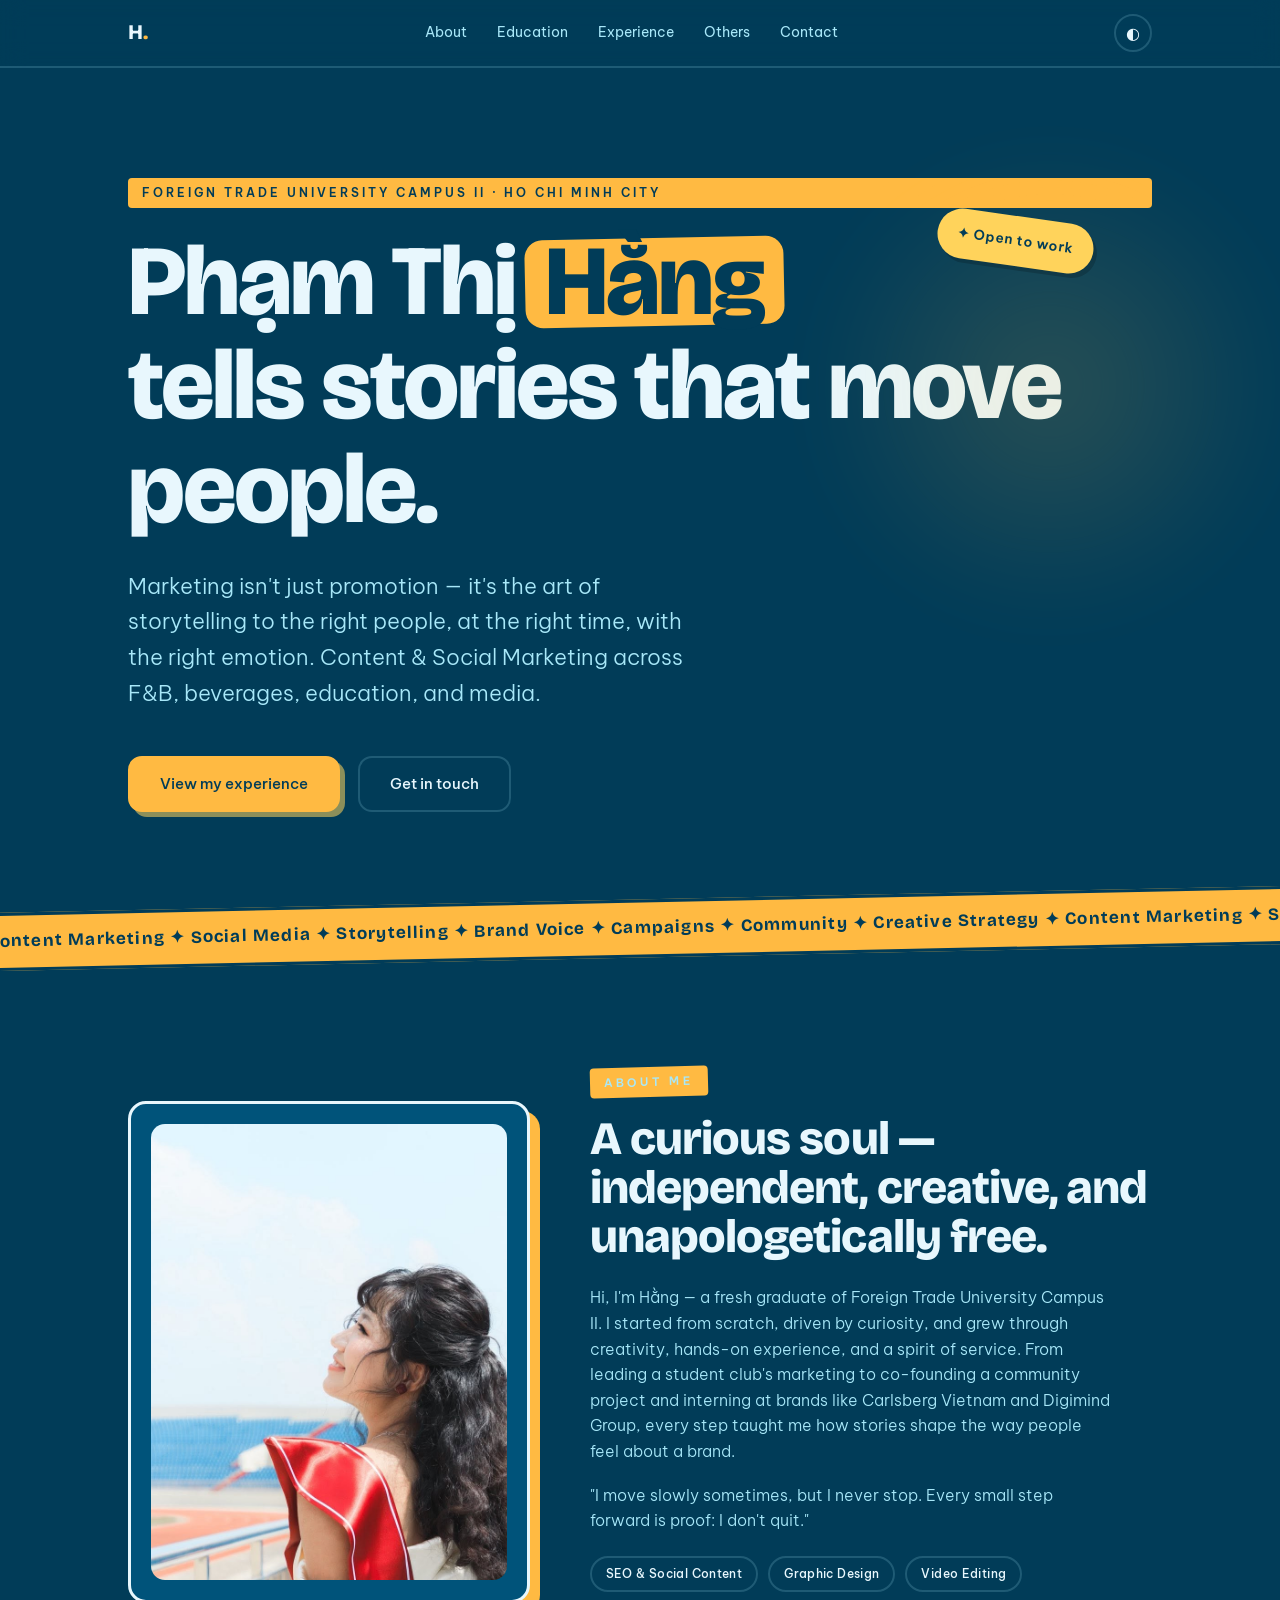
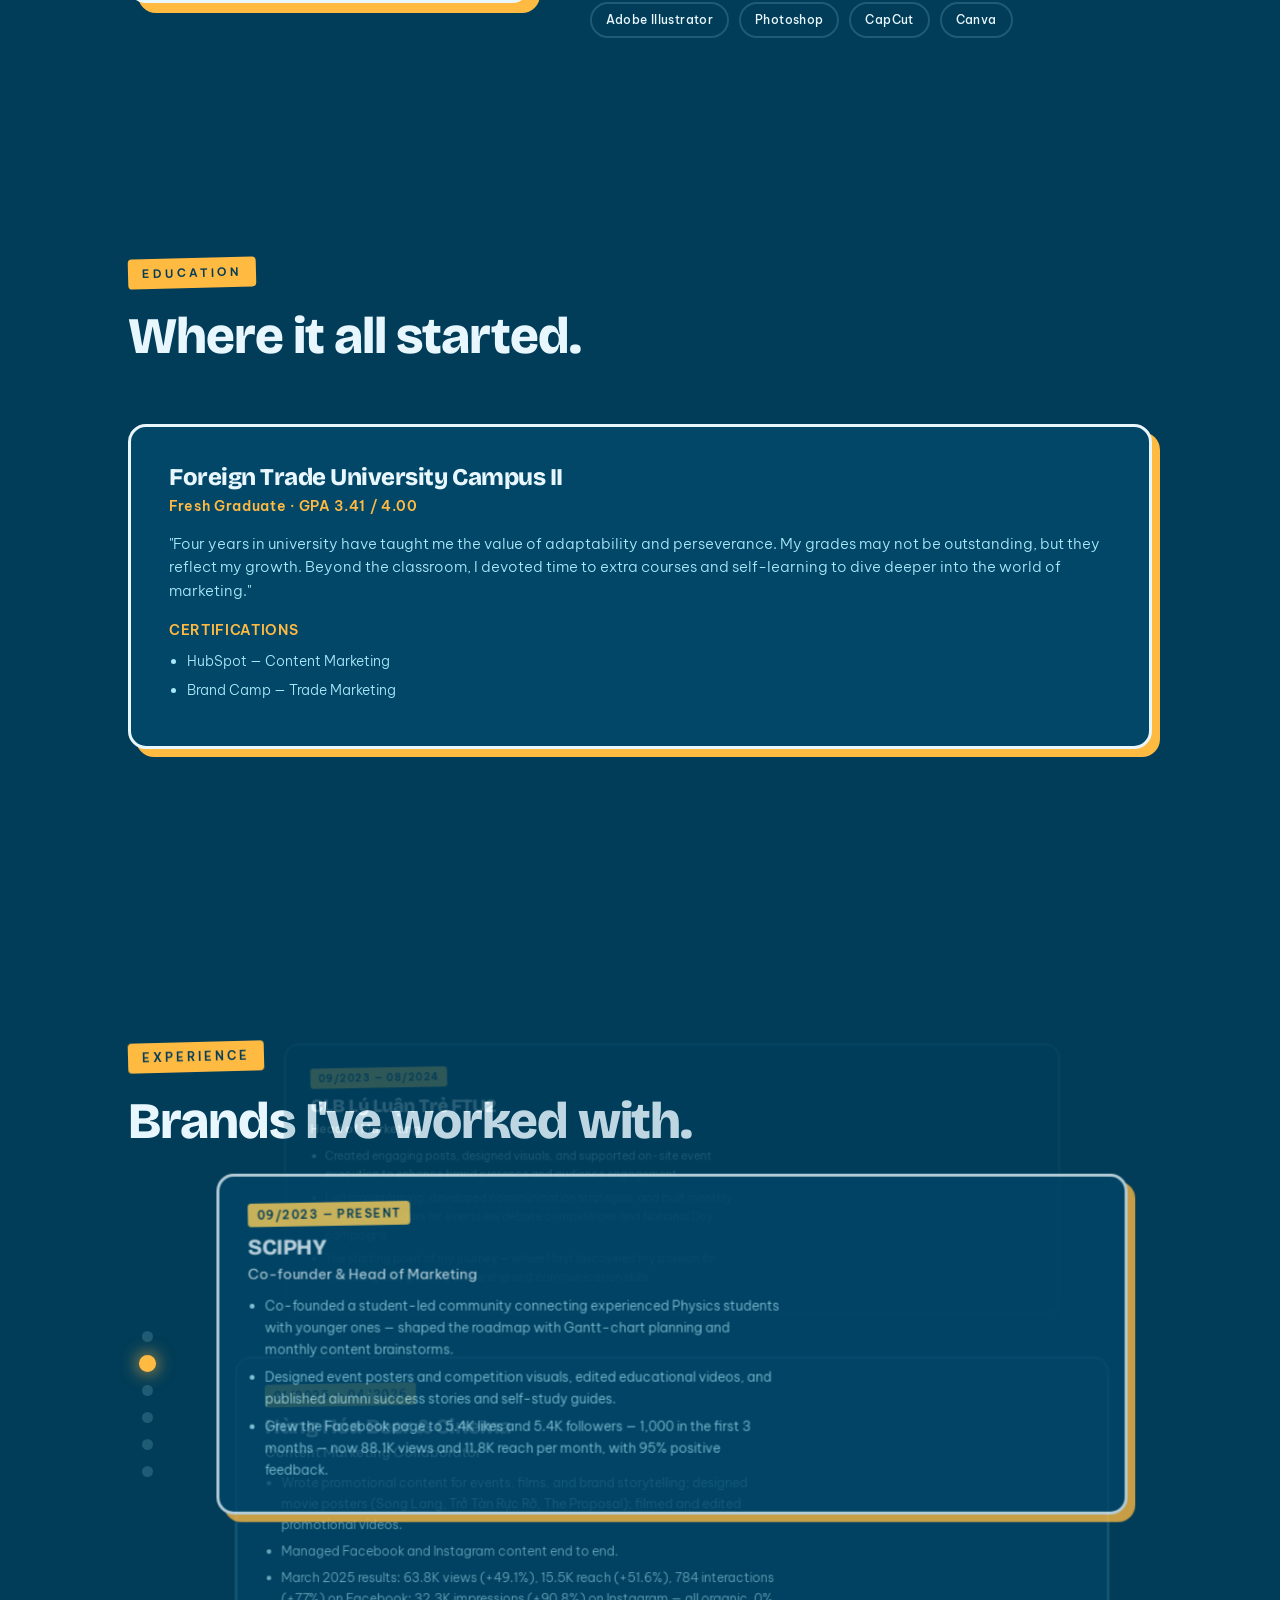
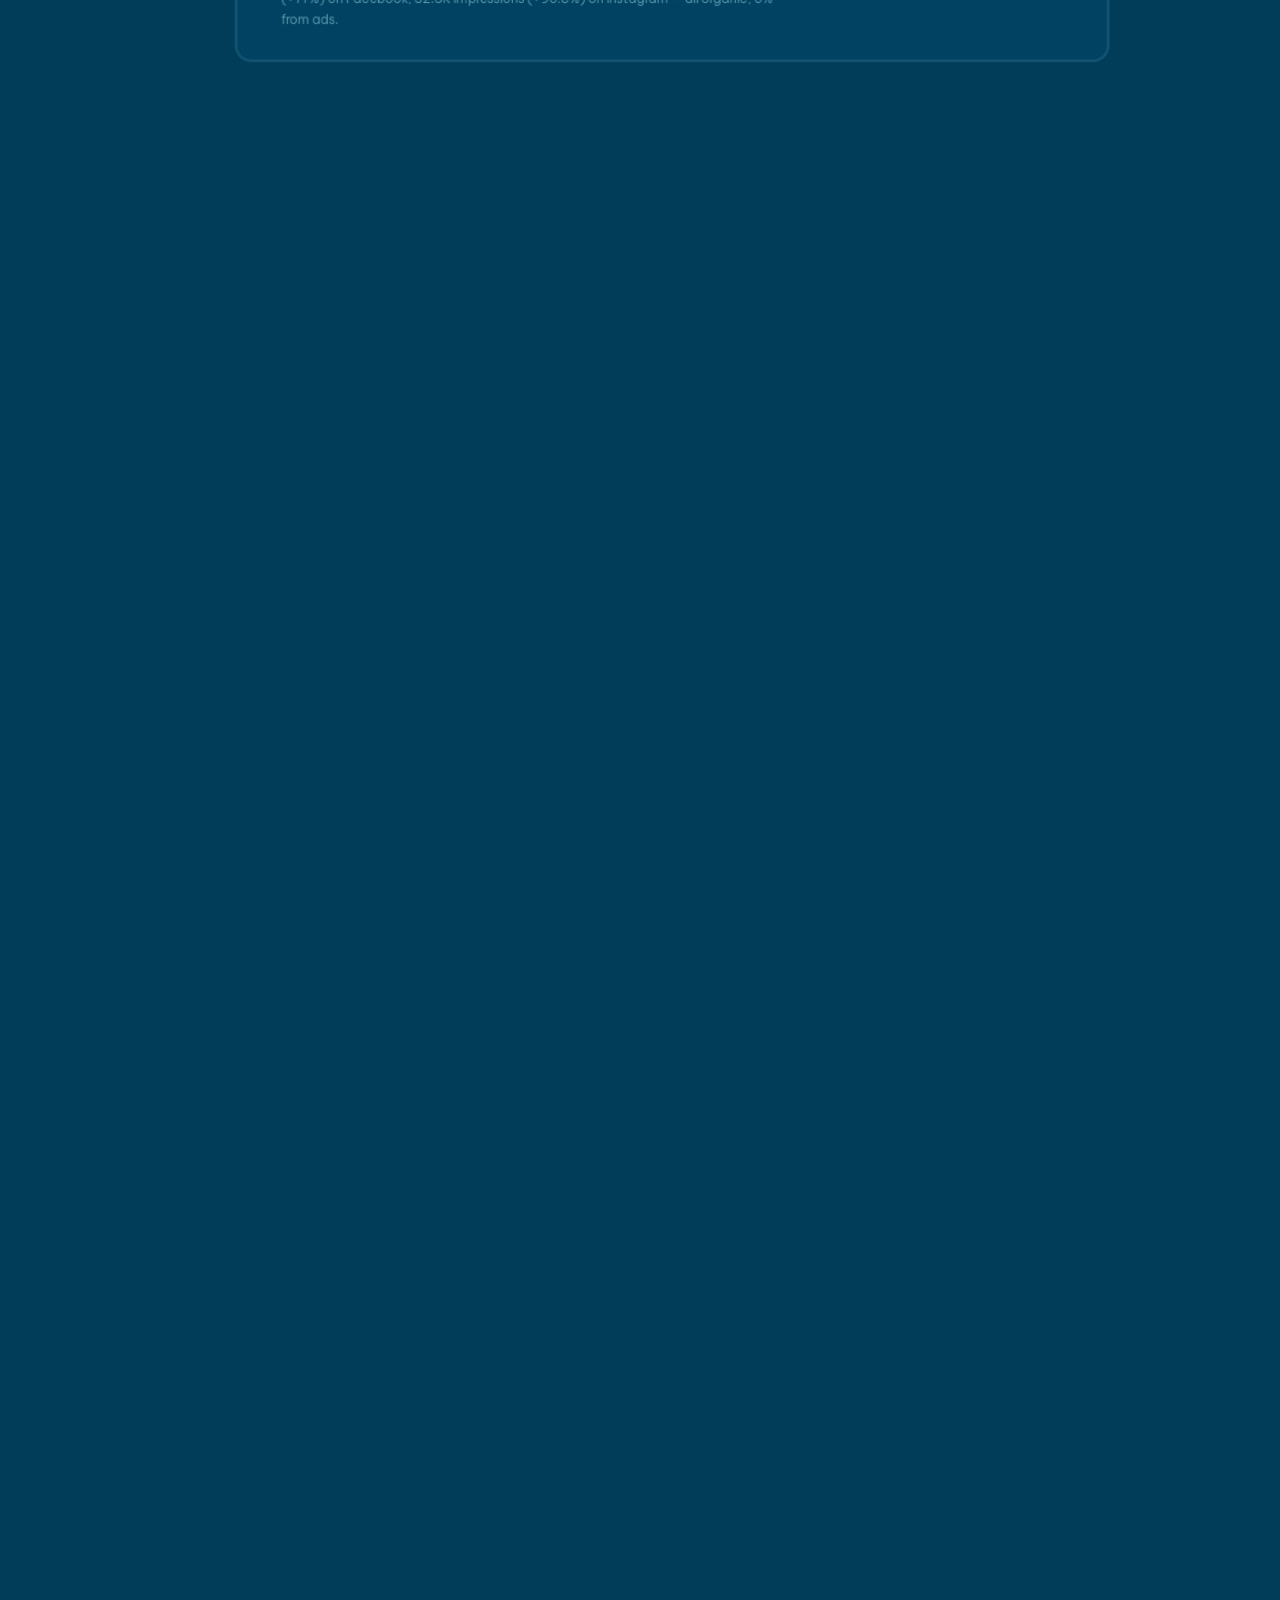
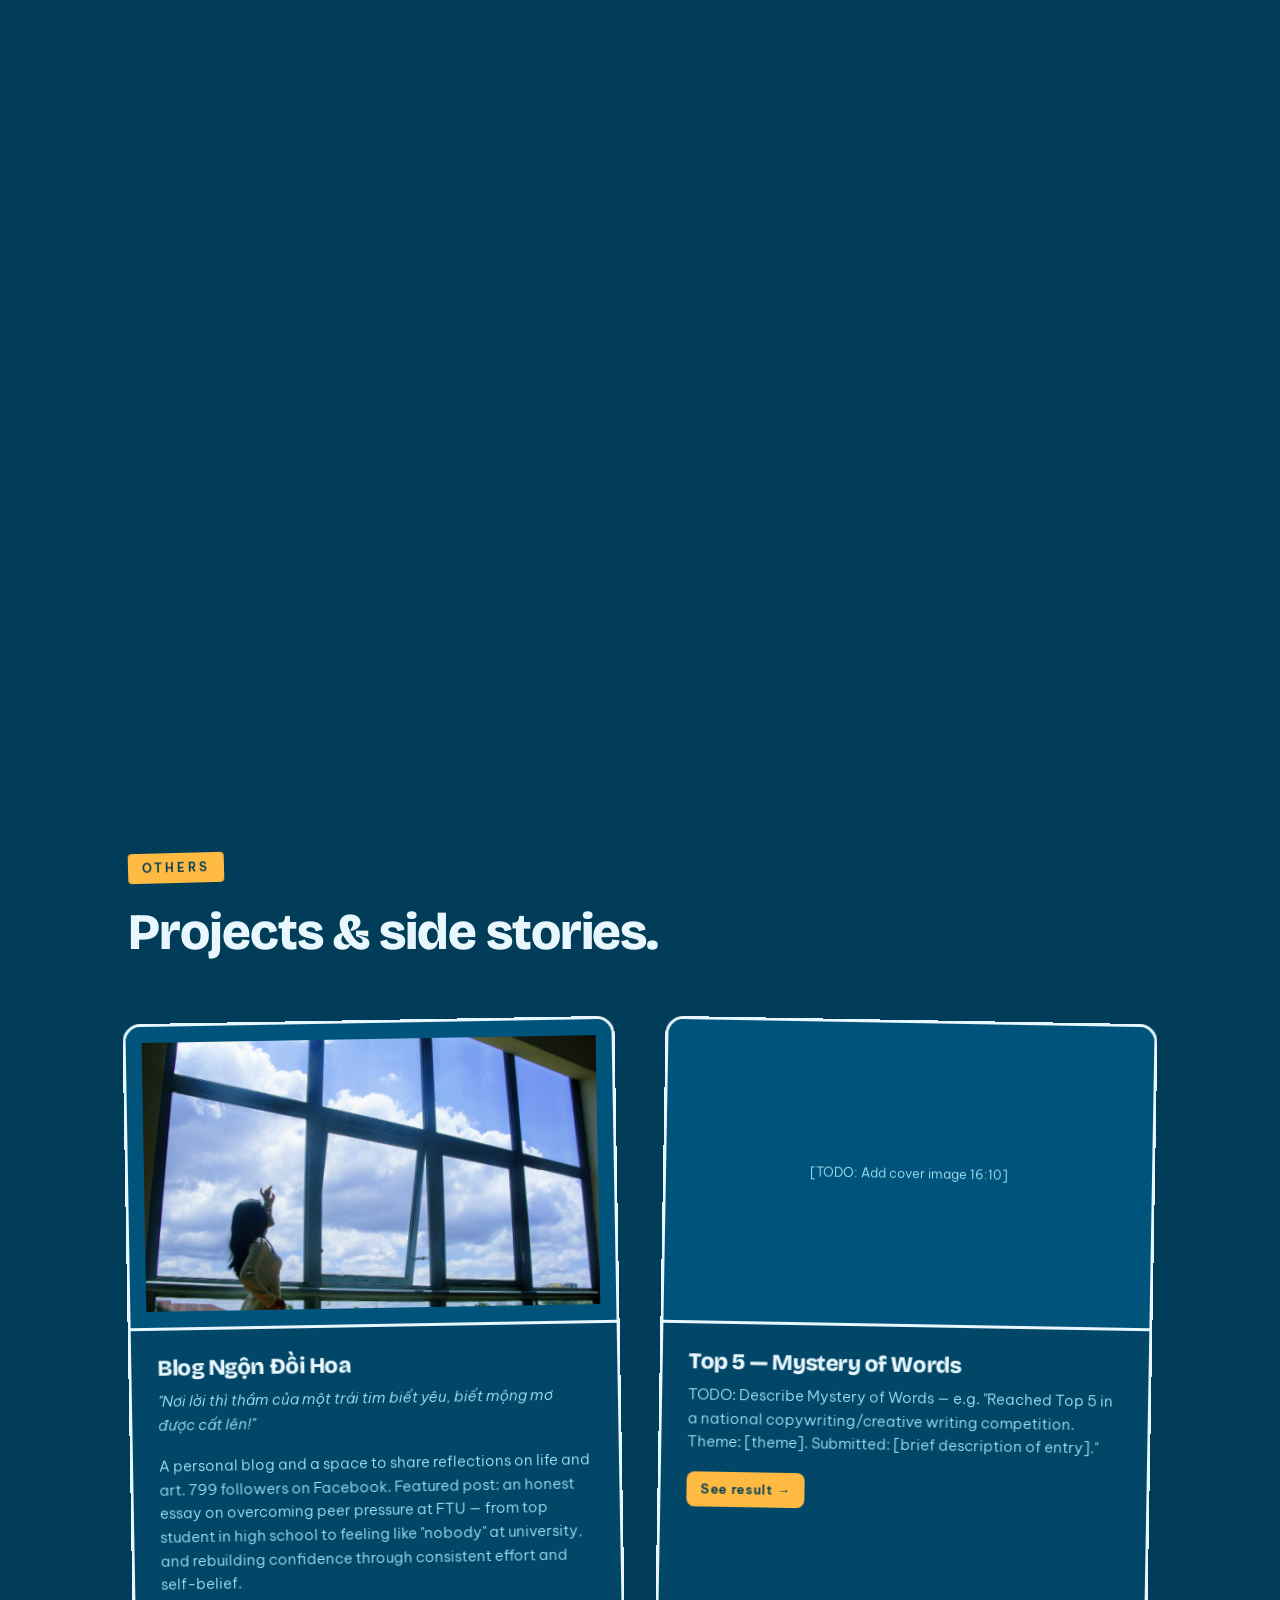
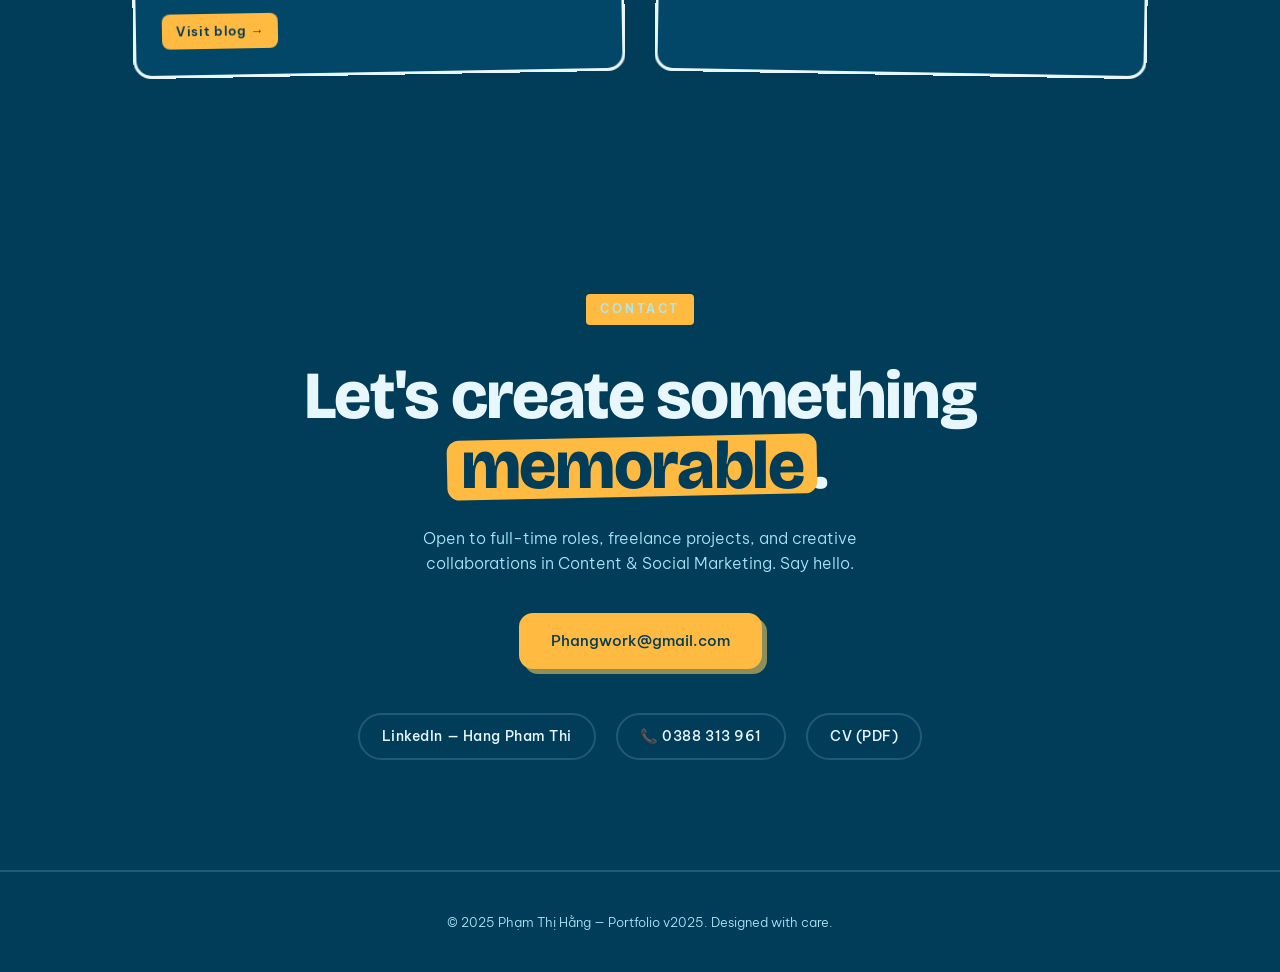
==== index.html @ 98a0f43f "Add real Ngon Doi Hoa blog tagline Lead the blog card with its actual Vietnamese tagline: "Nơi lời t" ====
<!DOCTYPE html>
<!--
  ============================================================
  PORTFOLIO — PHAM THI HANG
  ============================================================
  Project structure:
  - index.html     : structure & content (this file)
  - css/style.css  : all styles + theme colors
  - js/main.js     : theme toggle, fade-ins, experience wheel
  - images/        : put all photos here (e.g. images/portrait.jpg)

  TODO items remaining:
  - Search "TODO:" to find all placeholders still needing real data
  - Search "ẢNH:" to find image slots (use paths like images/your-photo.jpg)
  - Search "LINK:" to find social/URL placeholders
  ============================================================
-->
<html lang="vi">
<head>
<meta charset="UTF-8">
<meta name="viewport" content="width=device-width, initial-scale=1.0">
<meta name="description" content="Portfolio của Phạm Thị Hằng — Content Marketing & Social Marketing. Sinh viên năm ba Đại học Ngoại thương Cơ sở II, GPA 3.41.">
<title>Phạm Thị Hằng — Content & Social Marketing</title>
<link rel="preconnect" href="https://fonts.googleapis.com">
<link rel="preconnect" href="https://fonts.gstatic.com" crossorigin>
<link href="https://fonts.googleapis.com/css2?family=Bricolage+Grotesque:wght@500;700;800&family=Be+Vietnam+Pro:wght@300;400;500;600&display=swap" rel="stylesheet">
<link rel="stylesheet" href="css/style.css">
</head>
<body>

<!-- NAV -->
<nav>
  <div class="nav-inner">
    <a href="#hero" class="logo">H<span>.</span></a>
    <div class="nav-links">
      <a href="#about">About</a>
      <a href="#education">Education</a>
      <a href="#experience">Experience</a>
      <a href="#others">Others</a>
      <a href="#contact">Contact</a>
    </div>
    <div style="display:flex;gap:12px;align-items:center">
      <button class="theme-btn" id="themeBtn" title="Toggle theme">◐</button>
      <button class="burger" id="burger">☰</button>
    </div>
  </div>
</nav>

<!-- HERO -->
<header class="hero wrap" id="hero">
  <div class="hero-glow"></div>
  <div class="sticker">✦ Open to work</div>
  <p class="eyebrow reveal">Foreign Trade University Campus II · Ho Chi Minh City</p>
  <h1 class="reveal">Phạm Thị <span class="hl">Hằng</span><br>tells stories that move people.</h1>
  <p class="tagline reveal">Marketing isn't just promotion — it's the art of storytelling to the right people, at the right time, with the right emotion. Content & Social Marketing across F&B, beverages, education, and media.</p>
  <div class="hero-cta reveal">
    <a href="#experience" class="btn btn-fill">View my experience</a>
    <a href="#contact" class="btn btn-line">Get in touch</a>
  </div>
</header>

<!-- MARQUEE — scrolling skill strip -->
<div class="marquee" aria-hidden="true">
  <div class="marquee-track">
    <span>Content Marketing&nbsp;✦&nbsp;Social Media&nbsp;✦&nbsp;Storytelling&nbsp;✦&nbsp;Brand Voice&nbsp;✦&nbsp;Campaigns&nbsp;✦&nbsp;Community&nbsp;✦&nbsp;Creative Strategy&nbsp;✦&nbsp;</span><span>Content Marketing&nbsp;✦&nbsp;Social Media&nbsp;✦&nbsp;Storytelling&nbsp;✦&nbsp;Brand Voice&nbsp;✦&nbsp;Campaigns&nbsp;✦&nbsp;Community&nbsp;✦&nbsp;Creative Strategy&nbsp;✦&nbsp;</span>
  </div>
</div>

<!-- ABOUT ME -->
<section id="about">
  <div class="wrap about-grid">
    <div class="about-img reveal">
      <img src="images/portrait.jpg" alt="Phạm Thị Hằng">
    </div>
    <div class="about-text reveal">
      <p class="eyebrow">About Me</p>
      <h2>A curious soul — independent, creative, and unapologetically free.</h2>
      <p>Hi, I'm Hằng — a fresh graduate of Foreign Trade University Campus II. I started from scratch, driven by curiosity, and grew through creativity, hands-on experience, and a spirit of service. From leading a student club's marketing to co-founding a community project and interning at brands like Carlsberg Vietnam and Digimind Group, every step taught me how stories shape the way people feel about a brand.</p>
      <p>"I move slowly sometimes, but I never stop. Every small step forward is proof: I don't quit."</p>
      <div class="chips">
        <span class="chip">SEO & Social Content</span>
        <span class="chip">Graphic Design</span>
        <span class="chip">Video Editing</span>
        <span class="chip">Adobe Illustrator</span>
        <span class="chip">Photoshop</span>
        <span class="chip">CapCut</span>
        <span class="chip">Canva</span>
      </div>
    </div>
  </div>
</section>

<!-- EDUCATION -->
<section id="education">
  <div class="wrap">
    <div class="sec-head reveal">
      <p class="eyebrow">Education</p>
      <h2>Where it all started.</h2>
    </div>

    <div class="edu-block reveal">
      <h3>Foreign Trade University Campus II</h3>
      <div class="edu-meta">Fresh Graduate · GPA 3.41 / 4.00</div>
      <p>"Four years in university have taught me the value of adaptability and perseverance. My grades may not be outstanding, but they reflect my growth. Beyond the classroom, I devoted time to extra courses and self-learning to dive deeper into the world of marketing."</p>

      <p style="color:var(--accent);font-size:.85rem;margin-top:18px;margin-bottom:8px;letter-spacing:.05em;font-weight:600">CERTIFICATIONS</p>
      <ul>
        <li>HubSpot — Content Marketing</li>
        <li>Brand Camp — Trade Marketing</li>
      </ul>
    </div>
  </div>
</section>

<!-- EXPERIENCE -->
<section id="experience">
  <div class="exp-sticky wrap">
    <div class="sec-head reveal">
      <p class="eyebrow">Experience</p>
      <h2>Brands I've worked with.</h2>
    </div>
    <div class="wheel" id="wheel">
      <div class="wheel-dots" id="wheelDots"></div>

      <div class="exp">
        <span class="yr">09/2023 — 08/2024</span>
        <h3>CLB Lý Luận Trẻ FTU2</h3>
        <div class="role">Head of Marketing</div>
        <!-- Gallery built by JS from data-images; hover to preview, click for full size -->
        <div class="exp-preview" data-images="images/components/lyluantre-1.png,images/components/lyluantre-2.png,images/components/lyluantre-3.png,images/components/lyluantre-4.png"></div>
        <ul>
          <li>Created engaging posts, designed visuals, and supported on-site event execution to enhance brand presence and audience engagement.</li>
          <li>Led brainstorming, developed communication strategies, and built monthly content calendars for events like debate competitions and National Day campaigns.</li>
          <li>The starting point of my journey — where I first discovered my passion for marketing and grew my leadership and communication skills.</li>
        </ul>
      </div>

      <div class="exp">
        <span class="yr">09/2023 — Present</span>
        <h3>SCIPHY</h3>
        <div class="role">Co-founder &amp; Head of Marketing</div>
        <div class="exp-preview" data-images="images/components/sciphy-1.png,images/components/sciphy-2.png,images/components/sciphy-3.png,images/components/sciphy-4.png,images/components/sciphy-5.png"></div>
        <ul>
          <li>Co-founded a student-led community connecting experienced Physics students with younger ones — shaped the roadmap with Gantt-chart planning and monthly content brainstorms.</li>
          <li>Designed event posters and competition visuals, edited educational videos, and published alumni success stories and self-study guides.</li>
          <li>Grew the Facebook page to 5.4K likes and 5.4K followers — 1,000 in the first 3 months — now 88.1K views and 11.8K reach per month, with 95% positive feedback.</li>
        </ul>
      </div>

      <div class="exp">
        <span class="yr">01/2025 — 04/2026</span>
        <h3>Hùng Hóa Beer &amp; Cinema</h3>
        <div class="role">Content Marketing Collaborator</div>
        <div class="exp-preview" data-images="images/components/hunghoa-1.png,images/components/hunghoa-2.png,images/components/hunghoa-3.png"></div>
        <ul>
          <li>Wrote promotional content for events, films, and brand storytelling; designed movie posters (Song Lang, Trở Tàn Rực Rỡ, The Proposal); filmed and edited promotional videos.</li>
          <li>Managed Facebook and Instagram content end to end.</li>
          <li>March 2025 results: 63.8K views (+49.1%), 15.5K reach (+51.6%), 784 interactions (+77%) on Facebook; 32.3K impressions (+90.8%) on Instagram — all organic, 0% from ads.</li>
        </ul>
      </div>

      <div class="exp">
        <span class="yr">04/2025 — 08/2025</span>
        <h3>Digimind Group</h3>
        <div class="role">Brandmarcom Intern</div>
        <div class="exp-preview" data-images="images/components/digimind-1.png,images/components/digimind-2.png"></div>
        <ul>
          <li>Led the campaign for the Indel Petro × GOZO Express partnership event — from e-invitations and backdrops to MC scripts, agenda, and POSM.</li>
          <li>Drafted press releases and managed media relations on behalf of GOZO Express; supported brand identity assets: brandkey, CI guidelines, and visual standards.</li>
          <li>Secured 22 press placements across major outlets including Thanh Niên, Nhân Dân, CafeF, The Leader, and Vietnambiz.</li>
        </ul>
      </div>

      <div class="exp">
        <span class="yr">08/2025 — 01/2026</span>
        <h3>Carlsberg Vietnam</h3>
        <div class="role">Trade Marketing Intern</div>
        <div class="exp-preview" data-images="images/components/carlsberg-1.png,images/components/carlsberg-2.png,images/components/carlsberg-3.png,images/components/carlsberg-4.png"></div>
        <ul>
          <li>Contributed design work for the Tết campaign "Bật Nắp Đón Lộc Xuân" — trolley, backdrop, and leaflet designs — and supported PG (promoter) training.</li>
          <li>Drove field execution on the TOFT Festive campaign: 103% target achievement, 1,000+ activations, and 27,516+ consumer engagements across Tuborg and Carlsberg.</li>
          <li>Learned firsthand how clients collaborate with agencies, give strategic feedback, and align stakeholders — my introduction to Trade Marketing in a leading FMCG environment.</li>
        </ul>
      </div>

      <div class="exp">
        <!-- TODO: add exact dates if available -->
        <span class="yr">2026</span>
        <h3>Saigon Beer — Miền Trung JSC</h3>
        <div class="role">Marketing Executive · DakLak Canned Beer Launch</div>
        <div class="exp-preview" data-images="images/components/saigonbeer-1.png,images/components/saigonbeer-2.png,images/components/saigonbeer-3.png,images/components/saigonbeer-4.png,images/components/saigonbeer-5.png,images/components/saigonbeer-6.png,images/components/saigonbeer-7.png,images/components/saigonbeer-8.png,images/components/saigonbeer-9.png,images/components/saigonbeer-10.png,images/components/saigonbeer-11.png"></div>
        <ul>
          <li>Built the launch strategy for Bia Lon DakLak — market research, competitor analysis, target audience, and the big idea "Men Đậm Tình Sâu" (Rich Brew, Deep Bond) positioned around local pride.</li>
          <li>Coordinated stage setup and on-site operations for the launch ceremony (100+ guests): venue prep, branding materials, and guest reception.</li>
          <li>Oversaw the launch TVC from script to on-set supervision, plus social clips ("Independence Celebration", "Two Formats, One DakLak") to sustain awareness.</li>
        </ul>
      </div>

    </div>
  </div>
</section>

<!-- OTHERS -->
<section id="others">
  <div class="wrap">
    <div class="sec-head reveal">
      <p class="eyebrow">Others</p>
      <h2>Projects & side stories.</h2>
    </div>
    <div class="proj-grid">

      <article class="card reveal">
        <div class="card-img gallery-trigger" title="Click to view photos"
             data-images="images/components/ngondoihoa-cover.jpg,images/components/ngondoihoa.jpg,images/components/ngondoihoa-latest.jpg">
          <img src="images/components/ngondoihoa-cover.jpg" alt="Ngộn Đồi Hoa blog">
        </div>
        <div class="card-body">
          <h3>Blog Ngộn Đồi Hoa</h3>
          <p><em>"Nơi lời thì thầm của một trái tim biết yêu, biết mộng mơ được cất lên!"</em></p>
          <p>A personal blog and a space to share reflections on life and art. 799 followers on Facebook. Featured post: an honest essay on overcoming peer pressure at FTU — from top student in high school to feeling like "nobody" at university, and rebuilding confidence through consistent effort and self-belief.</p>
          <a href="https://www.facebook.com/hoathamtrennentroixanh" target="_blank" rel="noopener" class="card-link">Visit blog</a>
        </div>
      </article>

      <article class="card reveal">
        <div class="card-img">[TODO: Add cover image 16:10]</div>
        <div class="card-body">
          <h3>Top 5 — Mystery of Words</h3>
          <!-- TODO: describe what this competition/project is -->
          <p>TODO: Describe Mystery of Words — e.g. "Reached Top 5 in a national copywriting/creative writing competition. Theme: [theme]. Submitted: [brief description of entry]."</p>
          <!-- LINK: replace # with certificate, post, or result page if available -->
          <a href="#" class="card-link">See result</a>
        </div>
      </article>

    </div>
  </div>
</section>

<!-- CONTACT -->
<section id="contact" class="contact">
  <div class="wrap">
    <p class="eyebrow reveal">Contact</p>
    <h2 class="reveal">Let's create something <span class="hl">memorable</span>.</h2>
    <p class="reveal">Open to full-time roles, freelance projects, and creative collaborations in Content & Social Marketing. Say hello.</p>
    <a href="mailto:Phangwork@gmail.com" class="btn btn-fill reveal">Phangwork@gmail.com</a>
    <div class="socials reveal">
      <!-- LINK: replace # with the exact LinkedIn profile URL -->
      <a href="#">LinkedIn — Hang Pham Thi</a>
      <a href="tel:0388313961">📞 0388 313 961</a>
      <!-- LINK: replace # with CV file when ready -->
      <a href="#">CV (PDF)</a>
    </div>
  </div>
</section>

<footer>© 2025 Phạm Thị Hằng — Portfolio v2025. Designed with care.</footer>

<!-- LIGHTBOX — full-size image viewer (shared, filled by JS) -->
<div class="lightbox" id="lightbox" aria-hidden="true">
  <button class="lb-btn lb-close" id="lbClose" aria-label="Close">✕</button>
  <button class="lb-btn lb-prev" id="lbPrev" aria-label="Previous">‹</button>
  <img id="lbImg" src="" alt="Project image full size">
  <button class="lb-btn lb-next" id="lbNext" aria-label="Next">›</button>
  <div class="lb-counter" id="lbCounter"></div>
</div>

<script src="js/main.js"></script>
</body>
</html>
---- css/style.css ----
/* ============================================================
   PORTFOLIO — PHAM THI HANG — styles
   Creative studio look: chunky display type, marker highlights,
   sticker badges, hard offset shadows, marquee strip.
   Palette: #A8E8F9 #00537A #013C58 #F5A201 #FFBA42 #FFD35B
   ============================================================ */

:root{
  --bg:#013C58; --bg-soft:#00537A; --text:#E8F7FD; --muted:#A8E8F9;
  --accent:#FFBA42; --accent-2:#FFD35B; --line:rgba(168,232,249,.18); --card:#024668;
  --ink:#013C58; /* dark ink used on amber elements in both themes */
}
[data-theme="light"]{
  --bg:#A8E8F9; --bg-soft:#C4F0FB; --text:#013C58; --muted:#00537A;
  --accent:#F5A201; --accent-2:#FFBA42; --line:rgba(1,60,88,.2); --card:#DFF6FD;
}
*{margin:0;padding:0;box-sizing:border-box}
html{scroll-behavior:smooth}
body{background:var(--bg);color:var(--text);font-family:'Be Vietnam Pro',sans-serif;
  line-height:1.6;font-weight:300;transition:background .4s,color .4s;overflow-x:hidden}
h1,h2,h3{font-family:'Bricolage Grotesque','Be Vietnam Pro',sans-serif;
  font-weight:800;line-height:1.05;letter-spacing:-.02em}
a{color:inherit;text-decoration:none}
.wrap{max-width:1080px;margin:0 auto;padding:0 28px}
section{padding:110px 0}
.eyebrow{display:inline-block;font-size:.72rem;letter-spacing:.26em;text-transform:uppercase;
  color:var(--ink);background:var(--accent);padding:6px 14px;border-radius:4px;
  margin-bottom:22px;font-weight:600;transform:rotate(-1.5deg)}

/* marker-highlight for key words inside headings */
.hl{position:relative;display:inline-block;color:var(--ink);padding:0 .12em;z-index:1}
.hl::before{content:"";position:absolute;inset:.08em -.08em;z-index:-1;
  background:var(--accent);border-radius:.18em;transform:rotate(-1.2deg)}

/* NAV */
nav{position:fixed;top:0;left:0;right:0;z-index:50;backdrop-filter:blur(12px);
  background:color-mix(in srgb,var(--bg) 82%,transparent);border-bottom:2px solid var(--line)}
.nav-inner{max-width:1080px;margin:0 auto;padding:14px 28px;display:flex;
  align-items:center;justify-content:space-between}
.logo{font-family:'Bricolage Grotesque',sans-serif;font-size:1.3rem;font-weight:800}
.logo span{color:var(--accent)}
.nav-links{display:flex;gap:30px;font-size:.9rem;font-weight:400}
.nav-links a{color:var(--muted);transition:color .2s;position:relative}
.nav-links a::after{content:"";position:absolute;left:0;bottom:-4px;height:3px;width:0;
  background:var(--accent);border-radius:2px;transition:width .25s}
.nav-links a:hover{color:var(--text)}
.nav-links a:hover::after{width:100%}
.theme-btn{background:none;border:2px solid var(--line);color:var(--text);
  width:38px;height:38px;border-radius:50%;cursor:pointer;font-size:1rem;transition:.25s}
.theme-btn:hover{border-color:var(--accent);transform:rotate(180deg)}
.burger{display:none;background:none;border:none;color:var(--text);font-size:1.5rem;cursor:pointer}

/* HERO */
.hero{min-height:100vh;display:flex;flex-direction:column;justify-content:center;
  padding-top:90px;position:relative}
.hero-glow{position:absolute;top:14%;right:-12%;width:520px;height:520px;
  background:radial-gradient(circle,var(--accent),transparent 65%);opacity:.16;
  filter:blur(40px);pointer-events:none}
.hero h1{font-size:clamp(2.9rem,8.5vw,6.2rem)}
.hero h1 em{font-style:normal}
.hero .tagline{font-size:clamp(1.05rem,2.5vw,1.4rem);color:var(--muted);
  margin-top:26px;max-width:580px}
.hero-cta{margin-top:44px;display:flex;gap:18px;flex-wrap:wrap;align-items:center}
.btn{padding:14px 30px;border-radius:14px;font-size:.95rem;font-weight:500;
  transition:.25s;display:inline-block}
.btn-fill{background:var(--accent);color:var(--ink);border:2px solid var(--accent);
  box-shadow:5px 5px 0 color-mix(in srgb,var(--accent-2) 55%,transparent)}
.btn-fill:hover{transform:translate(-2px,-2px);
  box-shadow:8px 8px 0 color-mix(in srgb,var(--accent-2) 55%,transparent)}
.btn-line{border:2px solid var(--line)}
.btn-line:hover{border-color:var(--accent);color:var(--accent);transform:translate(-2px,-2px)}
/* sticker badge */
.sticker{position:absolute;top:24%;right:8%;background:var(--accent-2);color:var(--ink);
  font-weight:600;font-size:.85rem;letter-spacing:.04em;padding:14px 20px;
  border-radius:50px;transform:rotate(8deg);box-shadow:4px 4px 0 rgba(0,0,0,.18);
  animation:bob 3.5s ease-in-out infinite}
@keyframes bob{0%,100%{transform:rotate(8deg) translateY(0)}50%{transform:rotate(5deg) translateY(-10px)}}
@media(max-width:820px){.sticker{display:none}}

/* MARQUEE — scrolling skill strip */
.marquee{overflow:hidden;background:var(--accent);transform:rotate(-1.2deg) scale(1.02);
  border-top:3px solid var(--ink);border-bottom:3px solid var(--ink)}
.marquee-track{display:flex;width:max-content;animation:scroll 22s linear infinite}
.marquee-track span{font-family:'Bricolage Grotesque',sans-serif;font-weight:700;
  font-size:1.05rem;color:var(--ink);padding:12px 0;white-space:nowrap;letter-spacing:.06em}
@keyframes scroll{from{transform:translateX(0)}to{transform:translateX(-50%)}}
@media (prefers-reduced-motion: reduce){.marquee-track{animation:none}.sticker{animation:none}}

/* ABOUT */
.about-grid{display:grid;grid-template-columns:1fr 1.4fr;gap:60px;align-items:center}
.about-img{aspect-ratio:4/5;background:var(--bg-soft);border:3px solid var(--text);
  border-radius:18px;display:flex;align-items:center;justify-content:center;
  color:var(--muted);font-size:.85rem;text-align:center;padding:20px;overflow:hidden;
  transform:rotate(-2deg);box-shadow:10px 10px 0 var(--accent);transition:transform .3s}
.about-img:hover{transform:rotate(0)}
.about-img img{width:100%;height:100%;object-fit:cover;border-radius:14px}
.about-text h2{font-size:clamp(2rem,4vw,2.9rem);margin-bottom:24px}
.about-text p{color:var(--muted);margin-bottom:18px;max-width:520px}

/* skill & tool chips */
.chips{display:flex;flex-wrap:wrap;gap:10px;margin-top:22px;max-width:520px}
.chip{font-size:.78rem;font-weight:500;letter-spacing:.03em;color:var(--text);
  border:2px solid var(--line);padding:6px 14px;border-radius:50px;transition:.25s}
.chip:hover{border-color:var(--accent);color:var(--accent);transform:rotate(-2deg)}

/* EDUCATION */
.edu-block{background:var(--card);border:3px solid var(--text);border-radius:18px;
  padding:38px;margin-bottom:24px;box-shadow:8px 8px 0 var(--accent);
  transform:rotate(.6deg);transition:transform .3s}
.edu-block:hover{transform:rotate(0)}
.edu-block h3{font-size:1.5rem;margin-bottom:6px}
.edu-meta{color:var(--accent);font-size:.85rem;letter-spacing:.05em;margin-bottom:14px;font-weight:600}
.edu-block p{color:var(--muted);font-size:.92rem;margin-bottom:10px}
.edu-block ul{color:var(--muted);font-size:.9rem;padding-left:18px}
.edu-block ul li{margin-bottom:6px}

/* EXPERIENCE — wheel-picker selection (game style) */
#experience{padding:0;height:340vh} /* 6 entries — keep ~55vh of scroll per step */
.exp-sticky{position:sticky;top:0;min-height:100vh;display:flex;
  flex-direction:column;justify-content:center;overflow:hidden}
.exp-sticky .sec-head{margin-bottom:36px}
.wheel{position:relative;height:440px}
.exp{position:absolute;left:64px;right:0;top:50%;padding:26px 30px;
  border-radius:18px;background:var(--card);border:3px solid var(--line);
  transform:translateY(-50%);opacity:0;visibility:hidden;
  will-change:transform,opacity;
  transition:border-color .35s ease,box-shadow .35s ease}
.exp.lit{border-color:var(--text);box-shadow:8px 8px 0 var(--accent)}
/* circle selection bar on the left */
.wheel-dots{position:absolute;left:14px;top:50%;transform:translateY(-50%);
  display:flex;flex-direction:column;gap:16px;z-index:200}
.wheel-dots .dot{width:11px;height:11px;border-radius:50%;
  background:var(--line);transition:.35s}
.wheel-dots .dot.on{background:var(--accent);transform:scale(1.55);
  box-shadow:0 0 12px var(--accent)}
/* hover preview — picture gallery on the selected entry */
.exp-preview{position:absolute;right:24px;bottom:calc(100% - 8px);z-index:300;
  display:flex;align-items:center;gap:8px;padding:12px;border-radius:14px;
  background:var(--bg-soft);border:3px solid var(--text);
  box-shadow:6px 6px 0 var(--accent);
  opacity:0;visibility:hidden;transform:translateY(10px) rotate(2deg) scale(.96);
  transition:opacity .3s ease,transform .3s ease,visibility .3s;pointer-events:none}
.exp-preview::after{content:"";position:absolute;bottom:-8px;right:40px;
  width:12px;height:12px;background:var(--bg-soft);transform:rotate(45deg);
  border-right:3px solid var(--text);border-bottom:3px solid var(--text)}
/* viewport shows up to 3 thumbs; track slides behind it */
.pv-viewport{overflow:hidden;width:564px}      /* 3×180 + 2×12 gap */
.pv-track{display:flex;gap:12px;transition:transform .35s ease}
.exp-preview .pv{flex:0 0 180px;height:120px;border-radius:10px;overflow:hidden;
  background:var(--card);border:1px solid var(--line);display:flex;
  align-items:center;justify-content:center;color:var(--muted);
  font-size:.72rem;text-align:center;padding:8px;cursor:pointer;transition:.25s}
.exp-preview .pv:hover{border-color:var(--accent);transform:scale(1.04)}
.exp-preview .pv img{width:100%;height:100%;object-fit:cover}
/* prev/next arrows (shown only when >3 images) */
.pv-arrow{flex:0 0 auto;width:32px;height:32px;border-radius:50%;cursor:pointer;
  background:var(--accent);color:var(--ink);border:2px solid var(--ink);
  font-size:1rem;font-weight:700;display:flex;align-items:center;justify-content:center;
  transition:.2s}
.pv-arrow:hover{transform:scale(1.12)}
.pv-arrow:disabled{opacity:.3;cursor:default;transform:none}
/* popup becomes interactive while hovered, so you can move onto it and click */
.exp.lit:hover .exp-preview{opacity:1;visibility:visible;
  transform:translateY(0) rotate(0) scale(1);pointer-events:auto}

/* LIGHTBOX — full-size image overlay */
.lightbox{position:fixed;inset:0;z-index:1000;display:none;
  align-items:center;justify-content:center;padding:40px;
  background:rgba(1,28,40,.92);backdrop-filter:blur(4px)}
.lightbox.open{display:flex}
.lightbox img{max-width:90vw;max-height:85vh;border-radius:10px;
  border:3px solid var(--text);box-shadow:0 20px 60px rgba(0,0,0,.5)}
.lb-btn{position:absolute;background:var(--accent);color:var(--ink);
  border:2px solid var(--ink);cursor:pointer;font-weight:700;
  display:flex;align-items:center;justify-content:center;transition:.2s}
.lb-btn:hover{transform:scale(1.1)}
.lb-close{top:24px;right:28px;width:46px;height:46px;border-radius:50%;font-size:1.4rem}
.lb-prev,.lb-next{top:50%;transform:translateY(-50%);width:54px;height:54px;
  border-radius:50%;font-size:1.6rem}
.lb-prev:hover,.lb-next:hover{transform:translateY(-50%) scale(1.1)}
.lb-prev{left:28px}
.lb-next{right:28px}
.lb-counter{position:absolute;bottom:26px;left:50%;transform:translateX(-50%);
  color:var(--text);font-size:.85rem;letter-spacing:.1em;background:var(--bg-soft);
  border:2px solid var(--line);padding:6px 16px;border-radius:50px}
.exp .yr{display:inline-block;font-size:.75rem;letter-spacing:.12em;color:var(--ink);
  background:var(--accent-2);padding:3px 10px;border-radius:4px;
  text-transform:uppercase;font-weight:600;transform:rotate(-1deg)}
.exp h3{font-size:1.45rem;margin:10px 0 4px}
.exp .role{color:var(--text);font-size:.95rem;margin-bottom:10px;font-weight:400}
.exp p{color:var(--muted);font-size:.9rem;max-width:560px}
.exp ul{color:var(--muted);font-size:.9rem;padding-left:18px;max-width:560px}
.exp ul li{margin-bottom:6px}
@media (prefers-reduced-motion: reduce){
  .exp,.wheel-dots .dot{transition:none}
}

/* OTHERS — card grid */
.sec-head{margin-bottom:60px}
.sec-head h2{font-size:clamp(2.1rem,4.5vw,3.2rem)}
.proj-grid{display:grid;grid-template-columns:repeat(2,1fr);gap:40px}
.card{background:var(--card);border:3px solid var(--text);border-radius:18px;
  overflow:hidden;transition:.3s;cursor:pointer}
.proj-grid .card:nth-child(odd){transform:rotate(-1deg)}
.proj-grid .card:nth-child(even){transform:rotate(1deg)}
.card:hover{transform:rotate(0) translateY(-6px);box-shadow:10px 10px 0 var(--accent)}
.card-img{aspect-ratio:16/10;background:var(--bg-soft);display:flex;
  align-items:center;justify-content:center;color:var(--muted);font-size:.8rem;
  text-align:center;padding:16px;overflow:hidden;border-bottom:3px solid var(--text)}
.card-img img{width:100%;height:100%;object-fit:cover;transition:.5s}
.card:hover .card-img img{transform:scale(1.05)}
.card-body{padding:26px}
.card-body h3{font-size:1.4rem;margin-bottom:10px}
.card-body p{color:var(--muted);font-size:.92rem;margin-bottom:18px}
.card-link{display:inline-block;color:var(--ink);background:var(--accent);
  font-size:.82rem;font-weight:600;letter-spacing:.05em;padding:7px 14px;border-radius:8px}
.card-link::after{content:" →";transition:.3s}
.card:hover .card-link::after{margin-left:6px}

/* CONTACT */
.contact{text-align:center}
.contact h2{font-size:clamp(2.2rem,6vw,4.2rem);margin-bottom:24px}
.contact h2 em{font-style:normal}
.contact p{color:var(--muted);max-width:480px;margin:0 auto 36px}
.socials{display:flex;gap:20px;justify-content:center;margin-top:44px;flex-wrap:wrap}
.socials a{color:var(--text);font-size:.88rem;font-weight:500;letter-spacing:.04em;
  border:2px solid var(--line);padding:10px 22px;border-radius:50px;transition:.25s}
.socials a:hover{border-color:var(--accent);color:var(--accent);transform:translateY(-3px) rotate(-2deg)}
footer{padding:40px 0;text-align:center;color:var(--muted);font-size:.8rem;
  border-top:2px solid var(--line)}

/* FADE-IN ON SCROLL */
.reveal{opacity:0;transform:translateY(30px);transition:opacity .8s ease,transform .8s ease}
.reveal.in{opacity:1;transform:none}

/* RESPONSIVE */
@media(max-width:820px){
  .about-grid{grid-template-columns:1fr;gap:42px}
  .proj-grid{grid-template-columns:1fr}
  .nav-links{display:none}
  .burger{display:block}
  section{padding:80px 0}
}
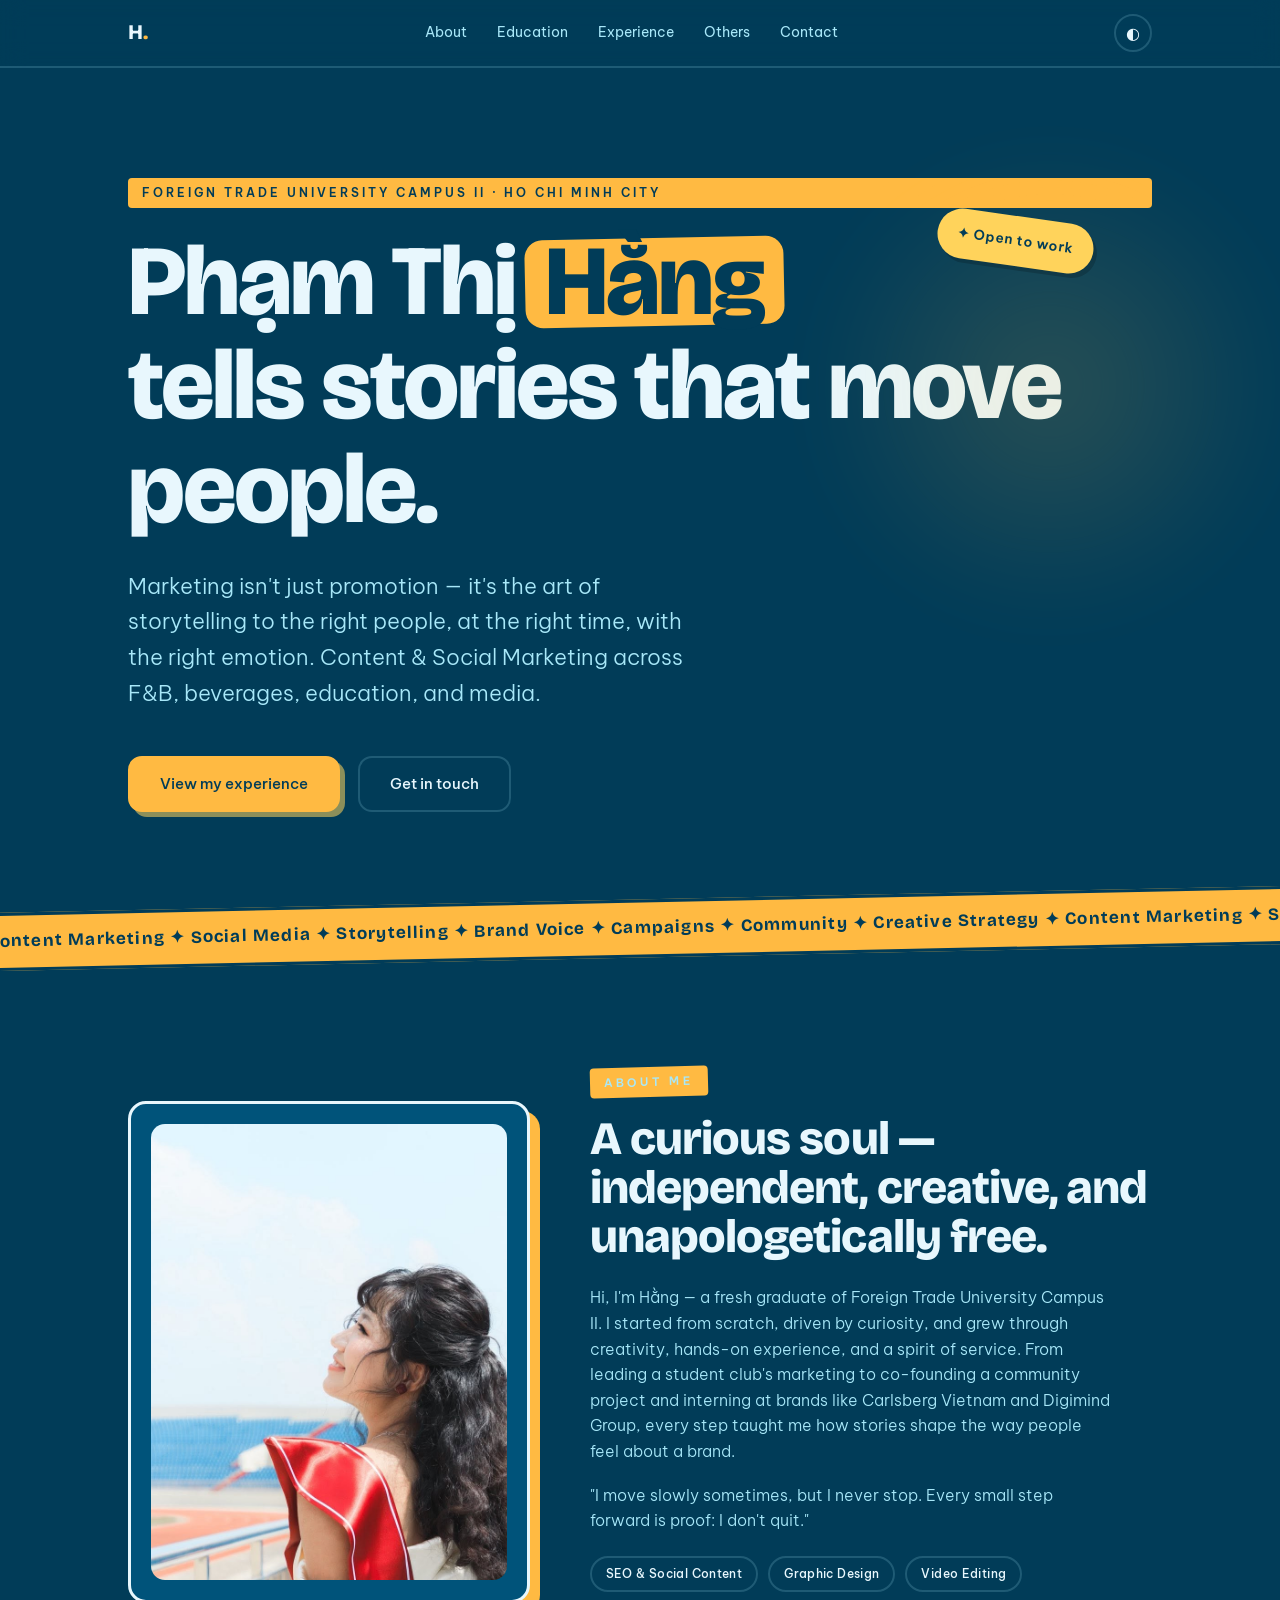
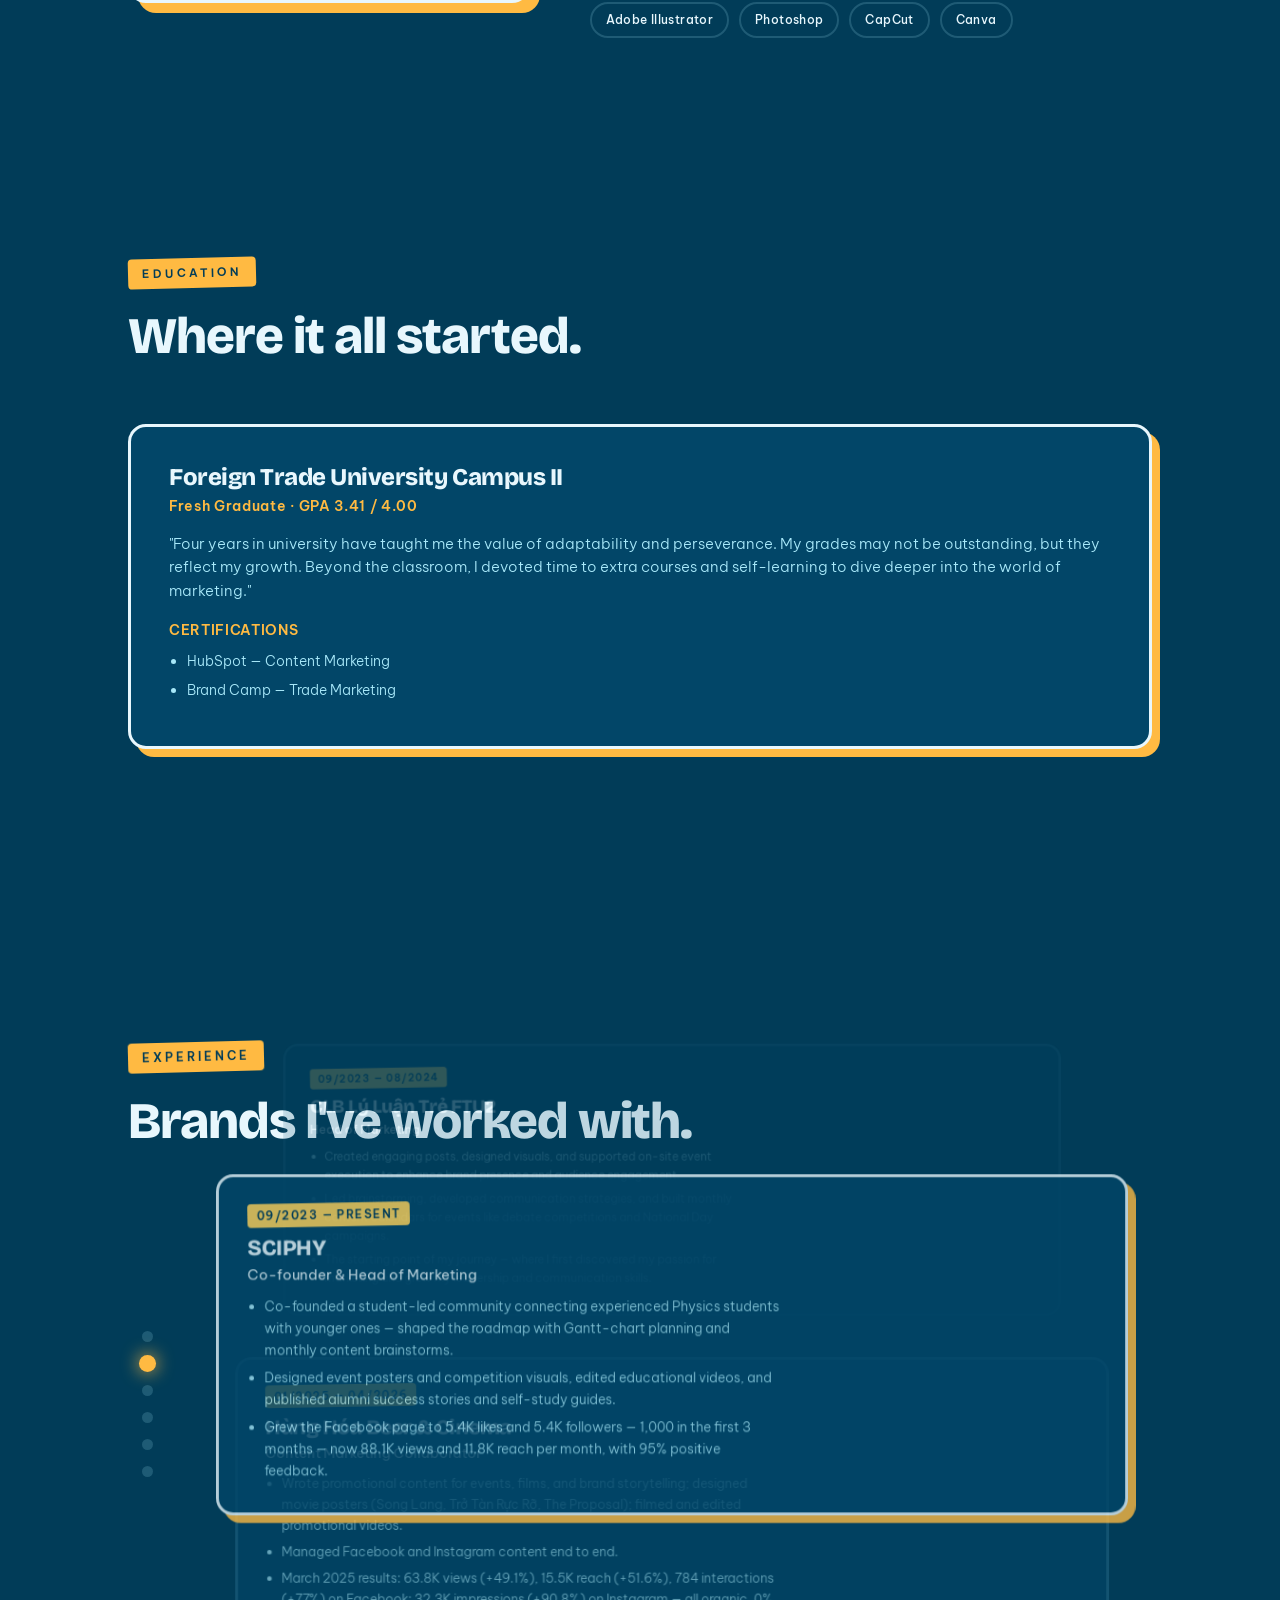
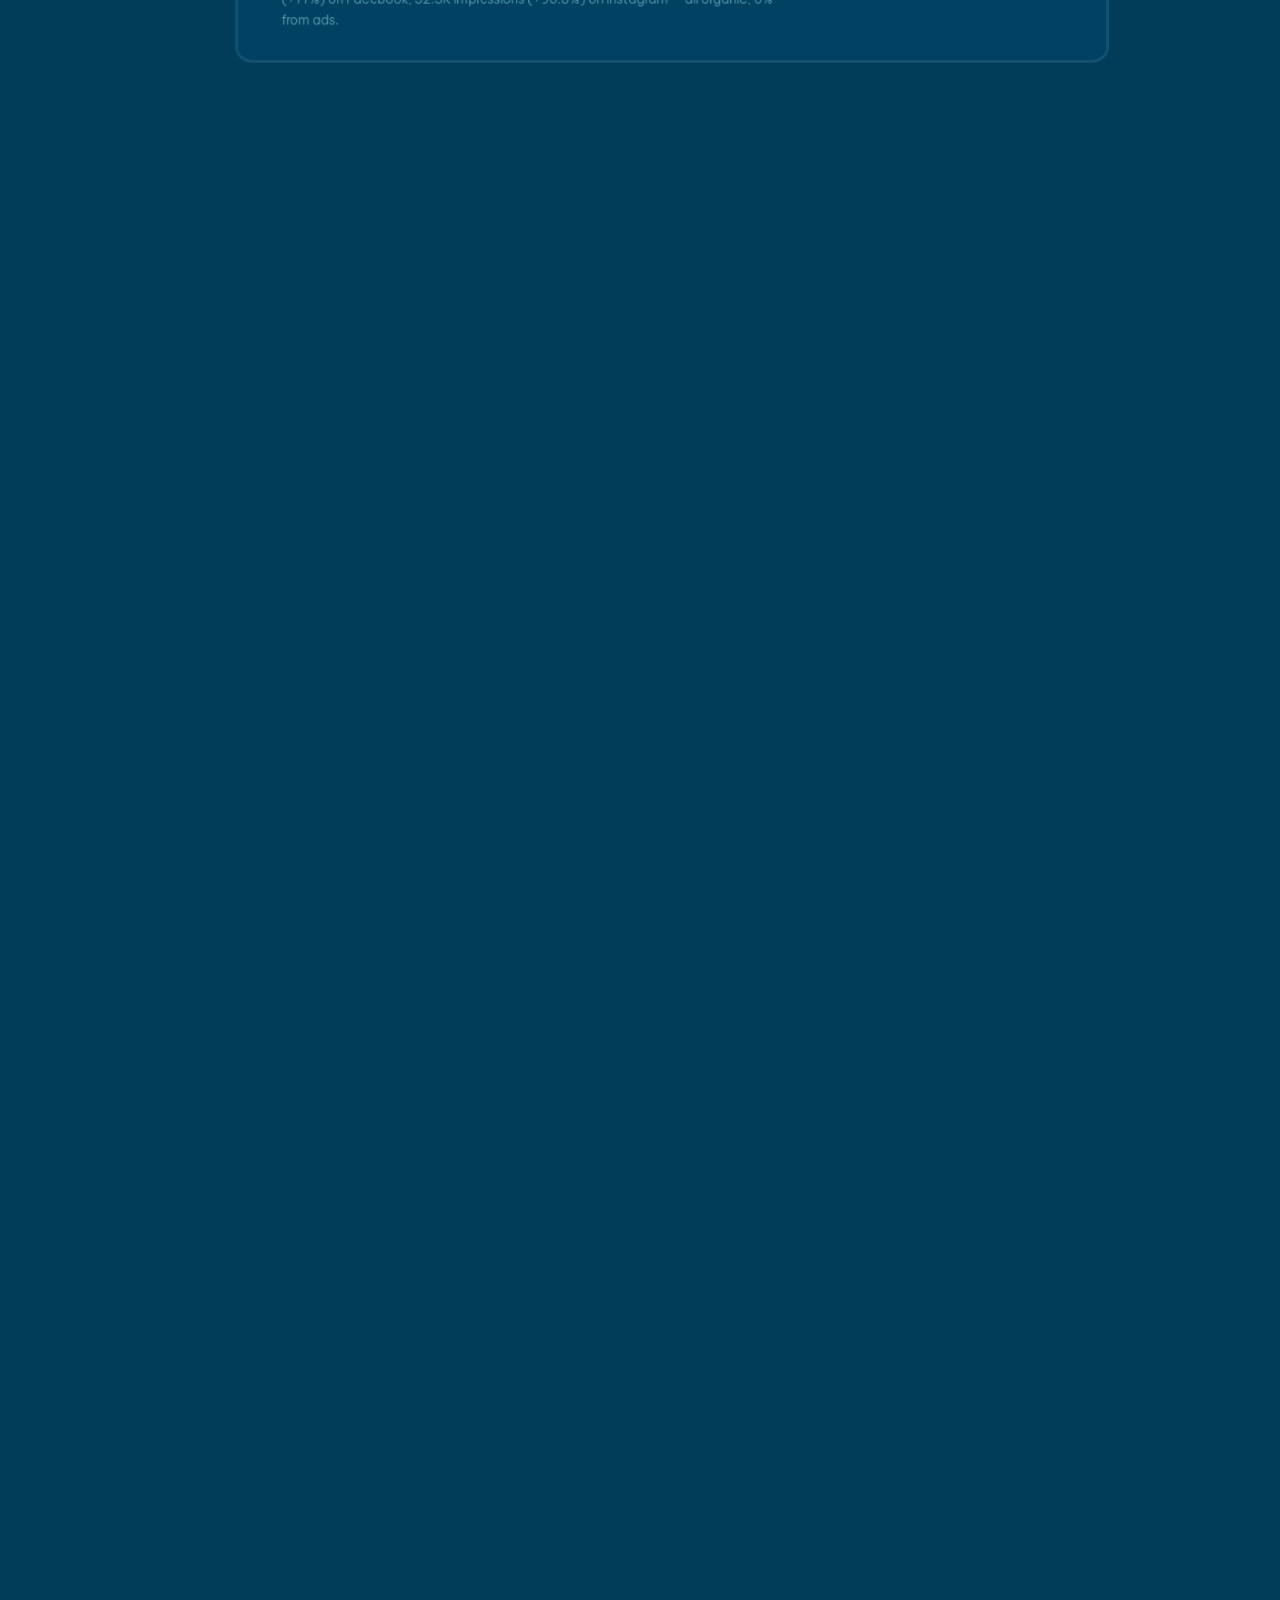
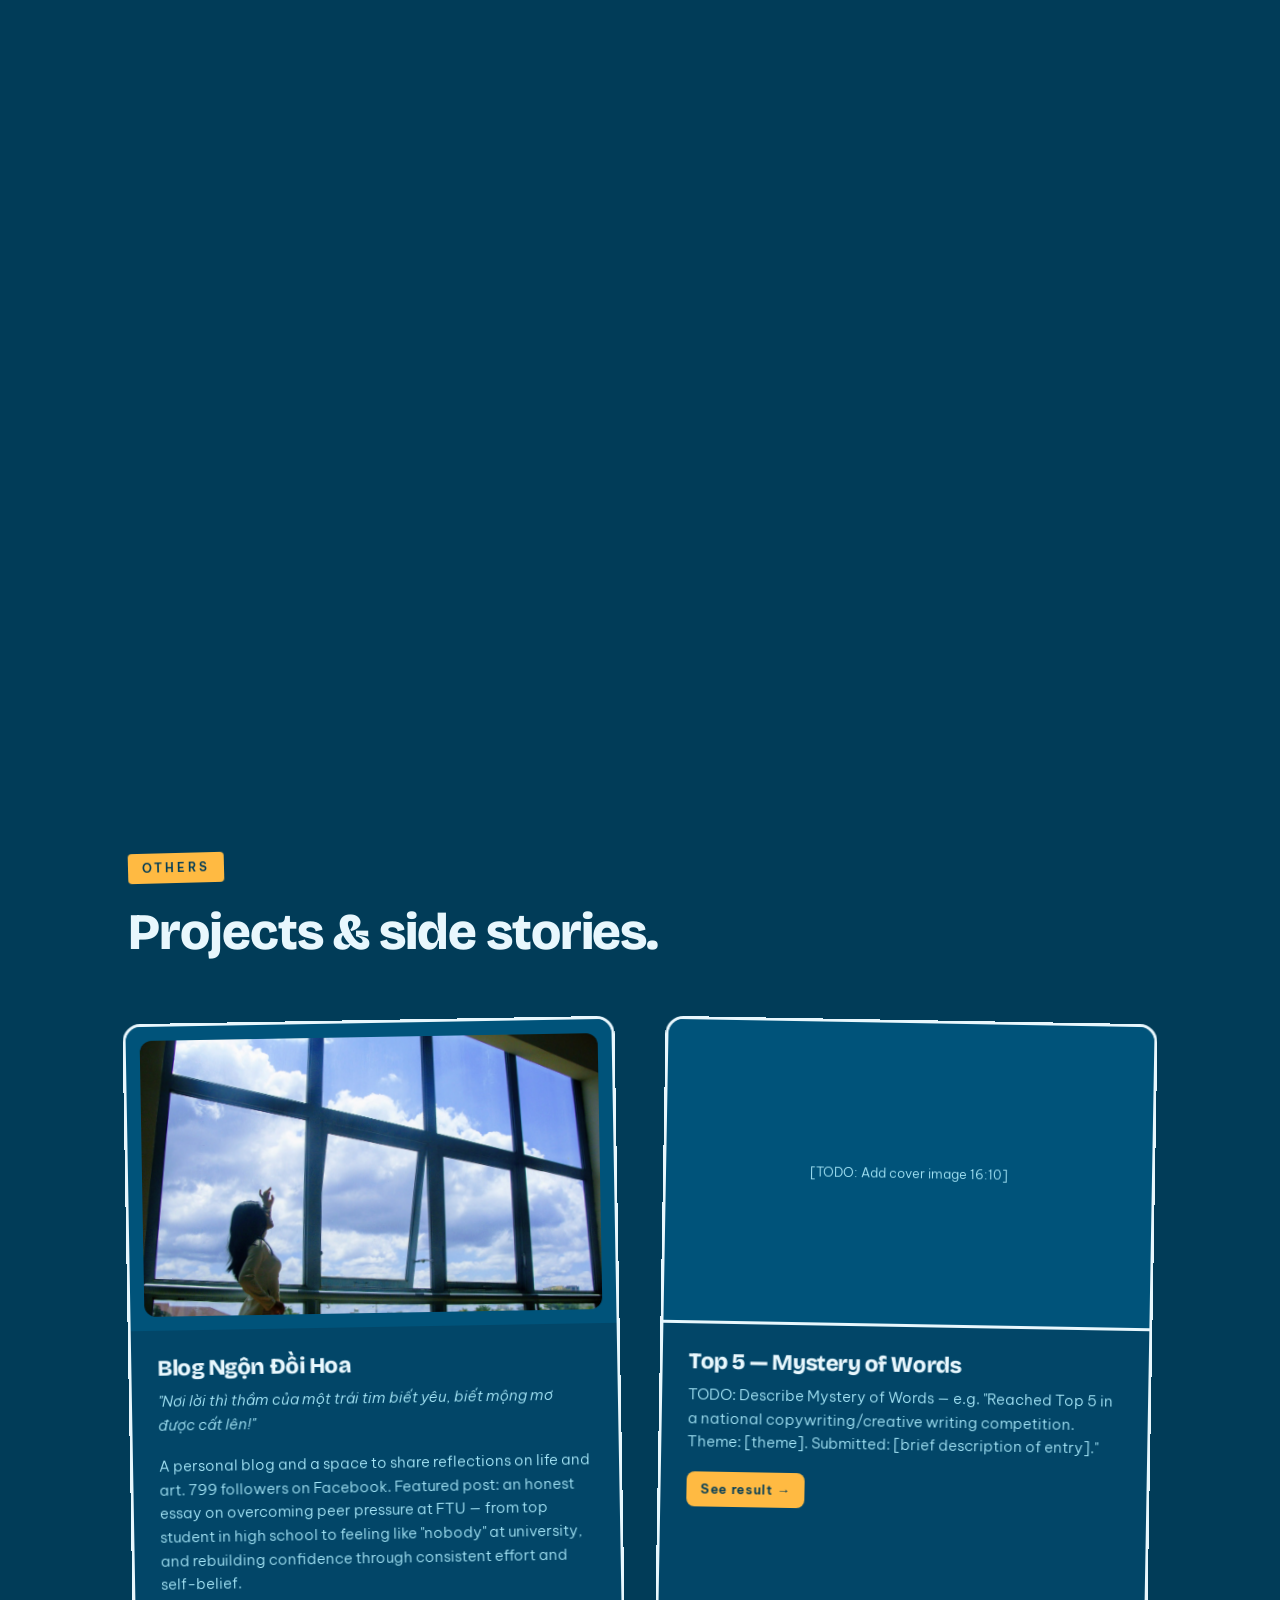
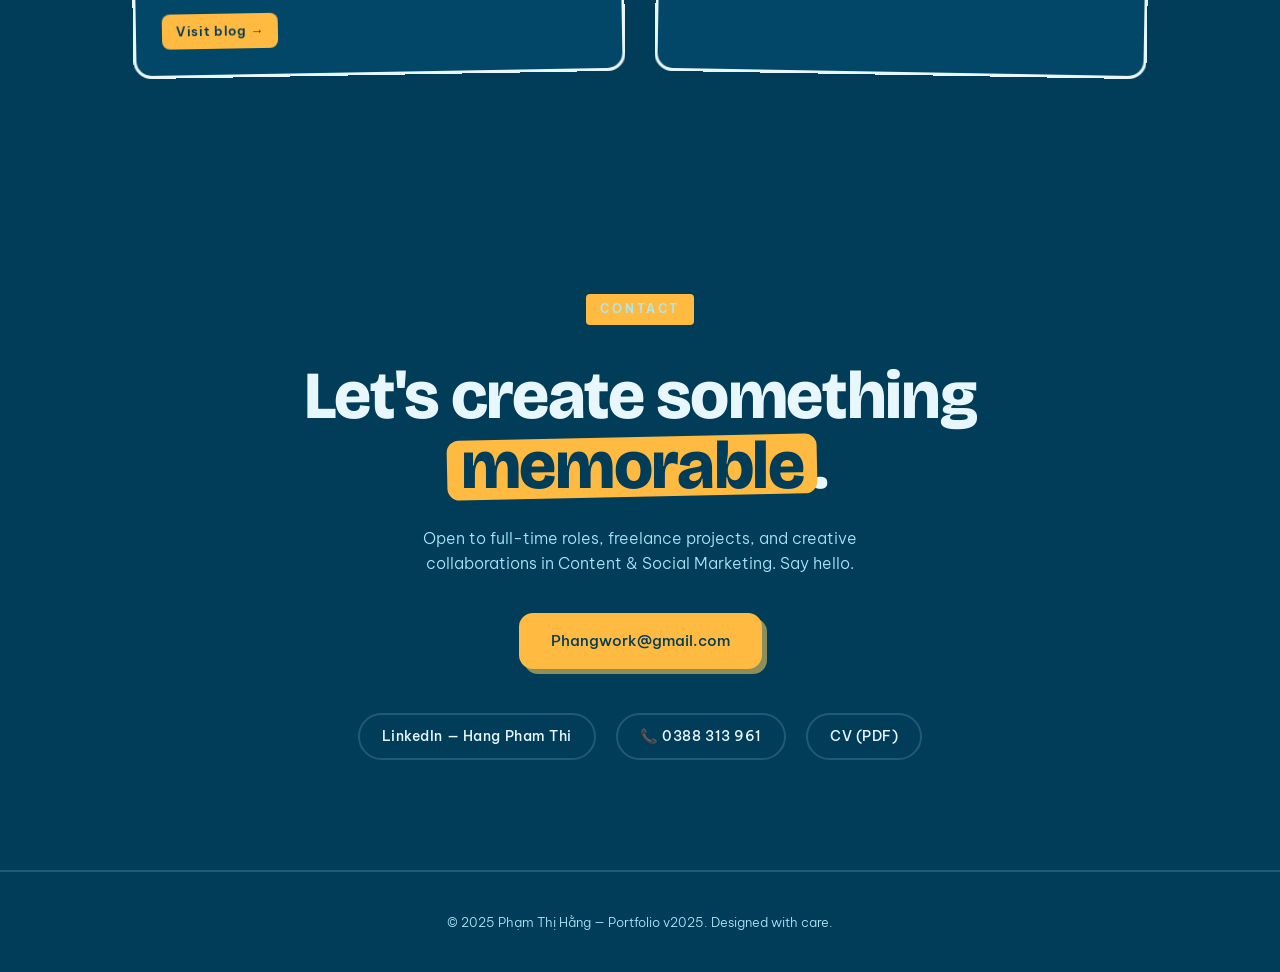
==== commit 8cc33349: "Round blog cover image and add asset cache-busting - Blog (Ngon Doi Hoa) cover now inset 14px with 1" ====
--- a/index.html
+++ b/index.html
@@ -24,7 +24,7 @@
 <link rel="preconnect" href="https://fonts.googleapis.com">
 <link rel="preconnect" href="https://fonts.gstatic.com" crossorigin>
 <link href="https://fonts.googleapis.com/css2?family=Bricolage+Grotesque:wght@500;700;800&family=Be+Vietnam+Pro:wght@300;400;500;600&display=swap" rel="stylesheet">
-<link rel="stylesheet" href="css/style.css">
+<link rel="stylesheet" href="css/style.css?v=20260623">
 </head>
 <body>
 
@@ -265,6 +265,6 @@
   <div class="lb-counter" id="lbCounter"></div>
 </div>
 
-<script src="js/main.js"></script>
+<script src="js/main.js?v=20260623"></script>
 </body>
 </html>
--- a/css/style.css
+++ b/css/style.css
@@ -209,6 +209,9 @@
   text-align:center;padding:16px;overflow:hidden;border-bottom:3px solid var(--text)}
 .card-img img{width:100%;height:100%;object-fit:cover;transition:.5s}
 .card:hover .card-img img{transform:scale(1.05)}
+/* cover image inset + fully rounded to sit neatly inside the card box */
+.card-img.gallery-trigger{padding:14px;border-bottom:none}
+.card-img.gallery-trigger img{border-radius:12px}
 .card-body{padding:26px}
 .card-body h3{font-size:1.4rem;margin-bottom:10px}
 .card-body p{color:var(--muted);font-size:.92rem;margin-bottom:18px}
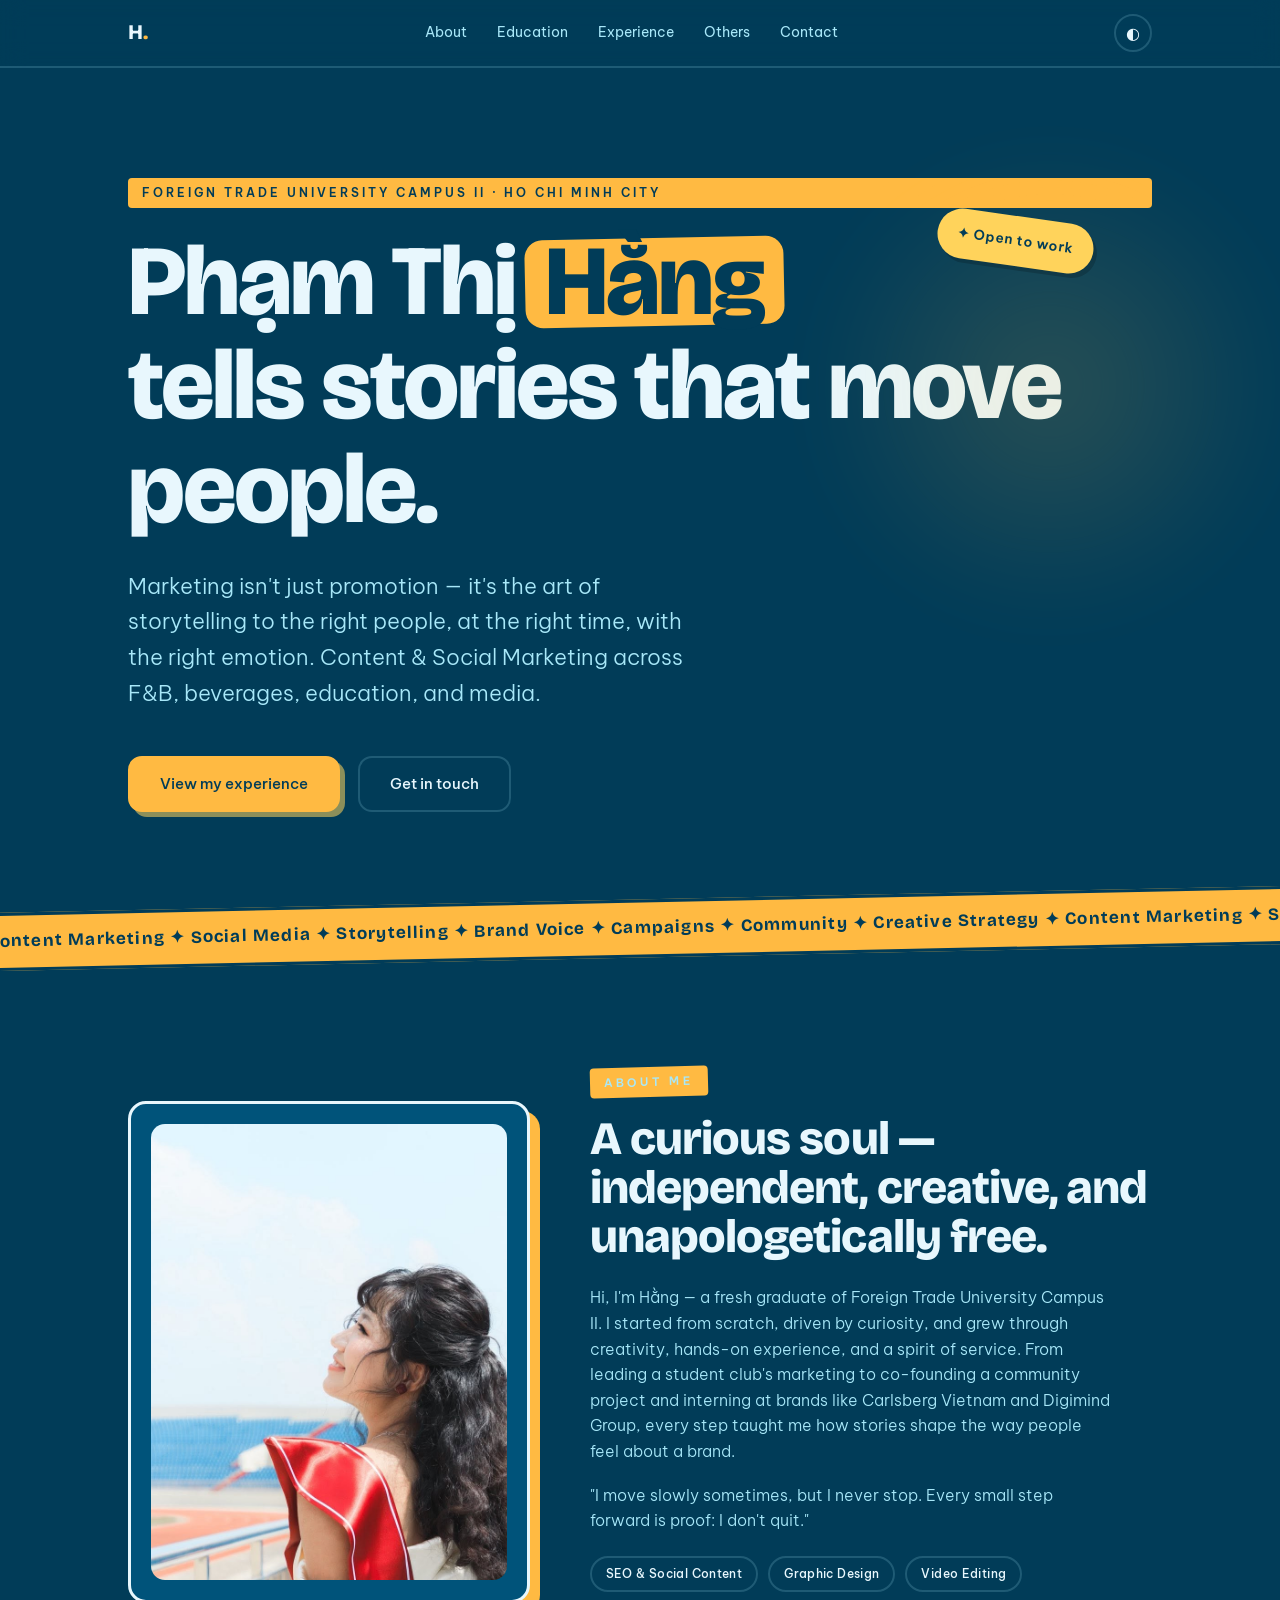
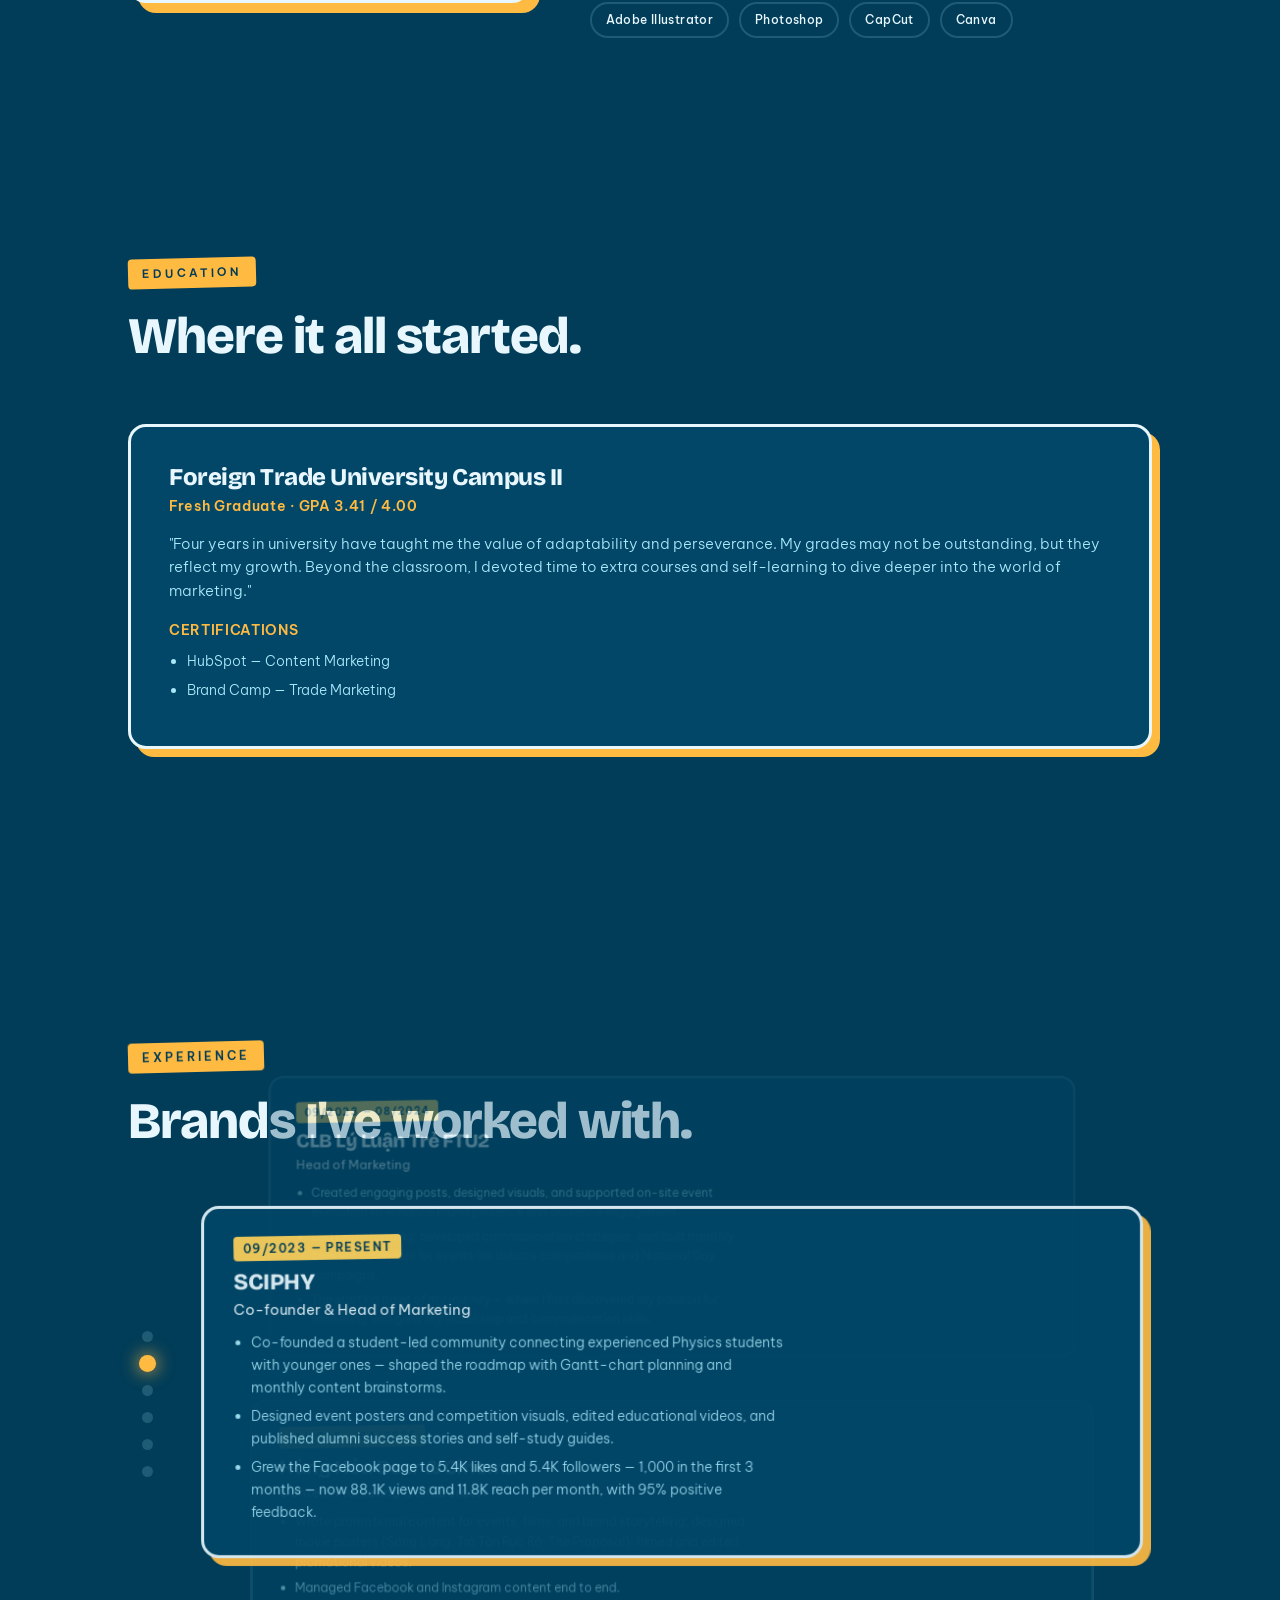
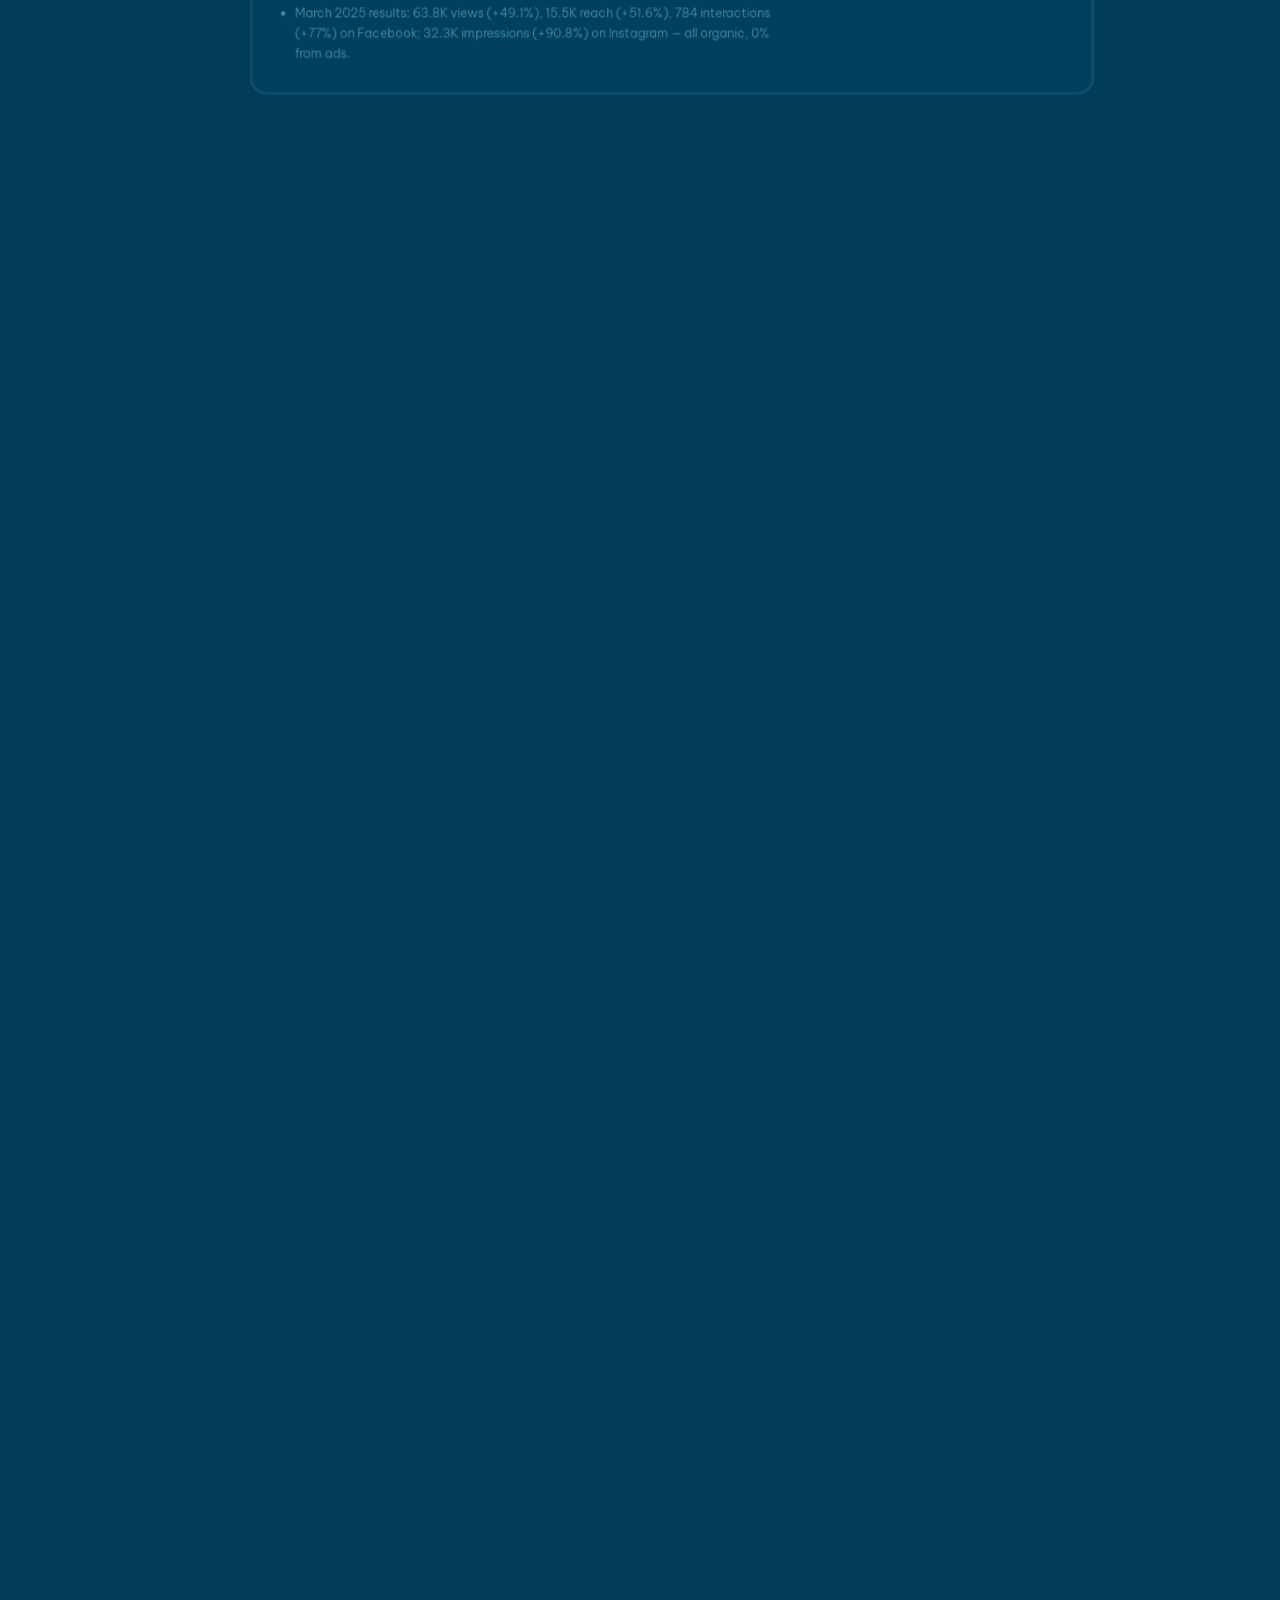
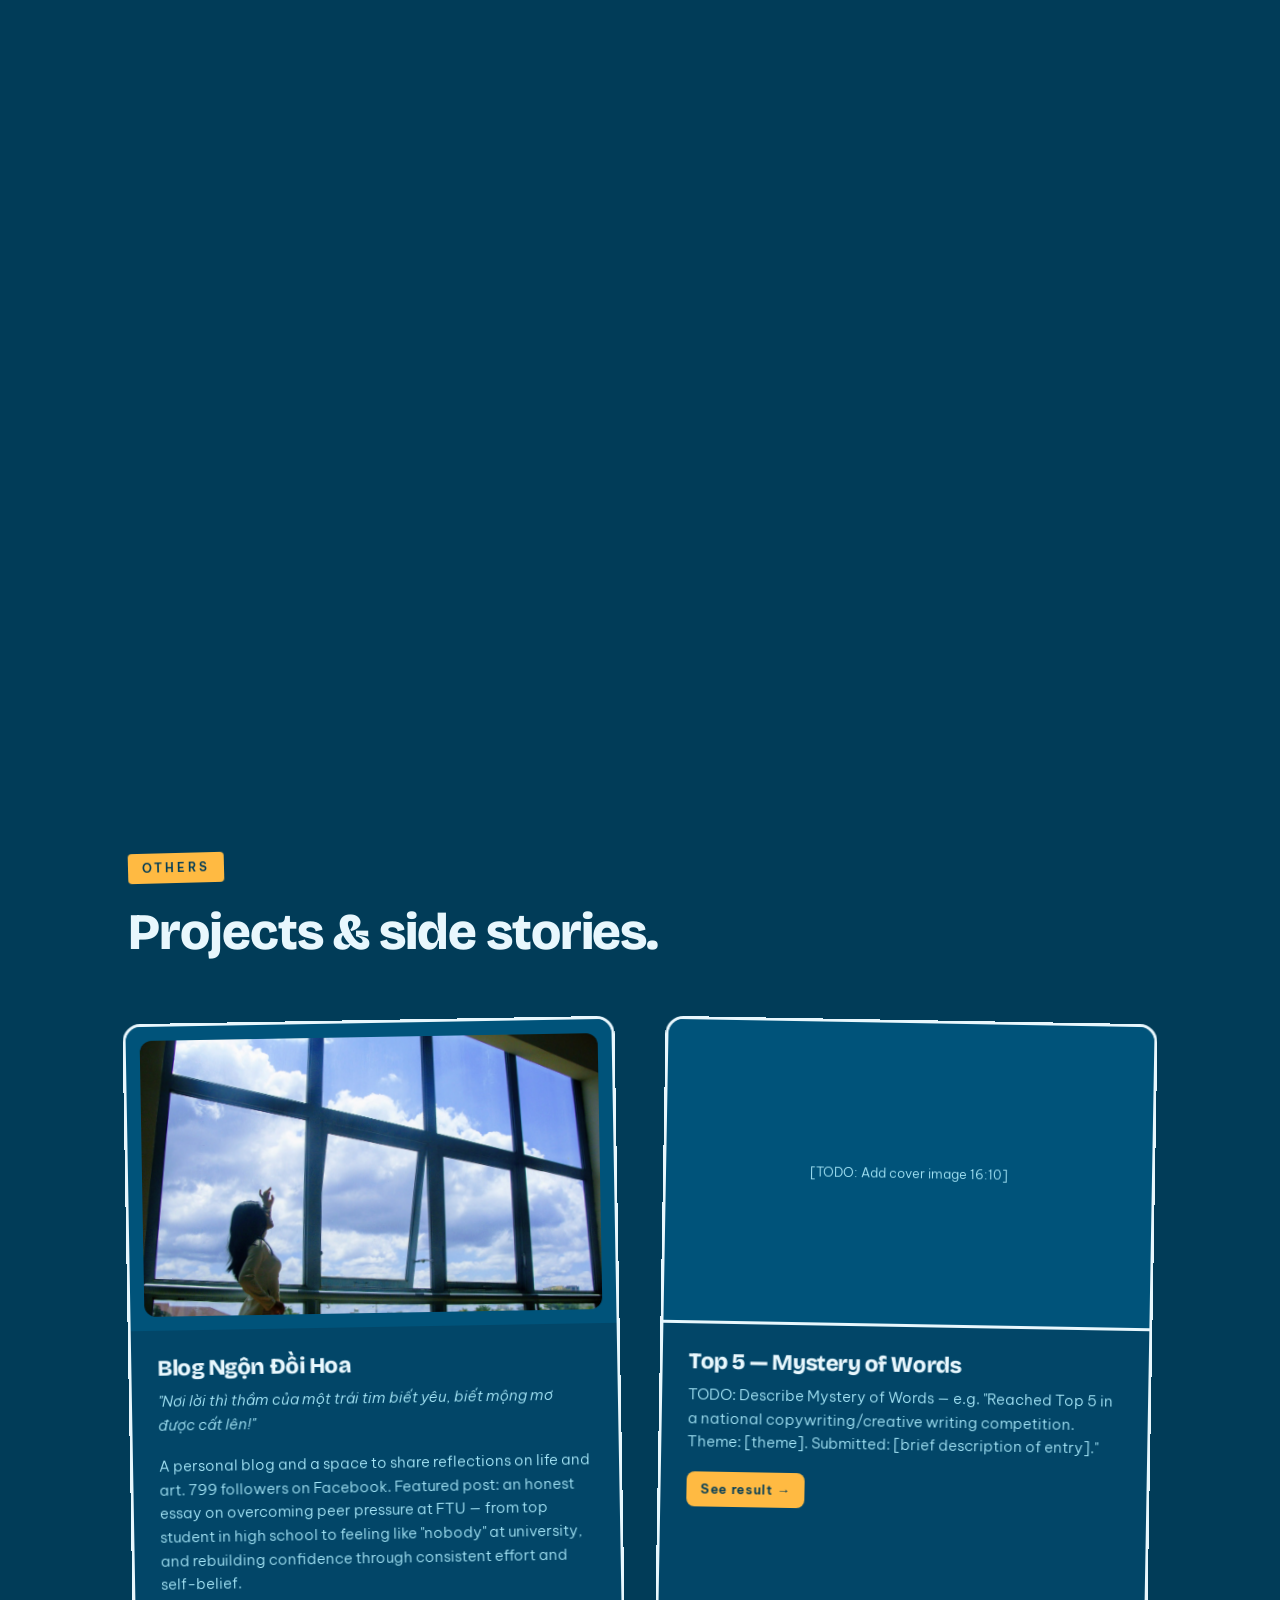
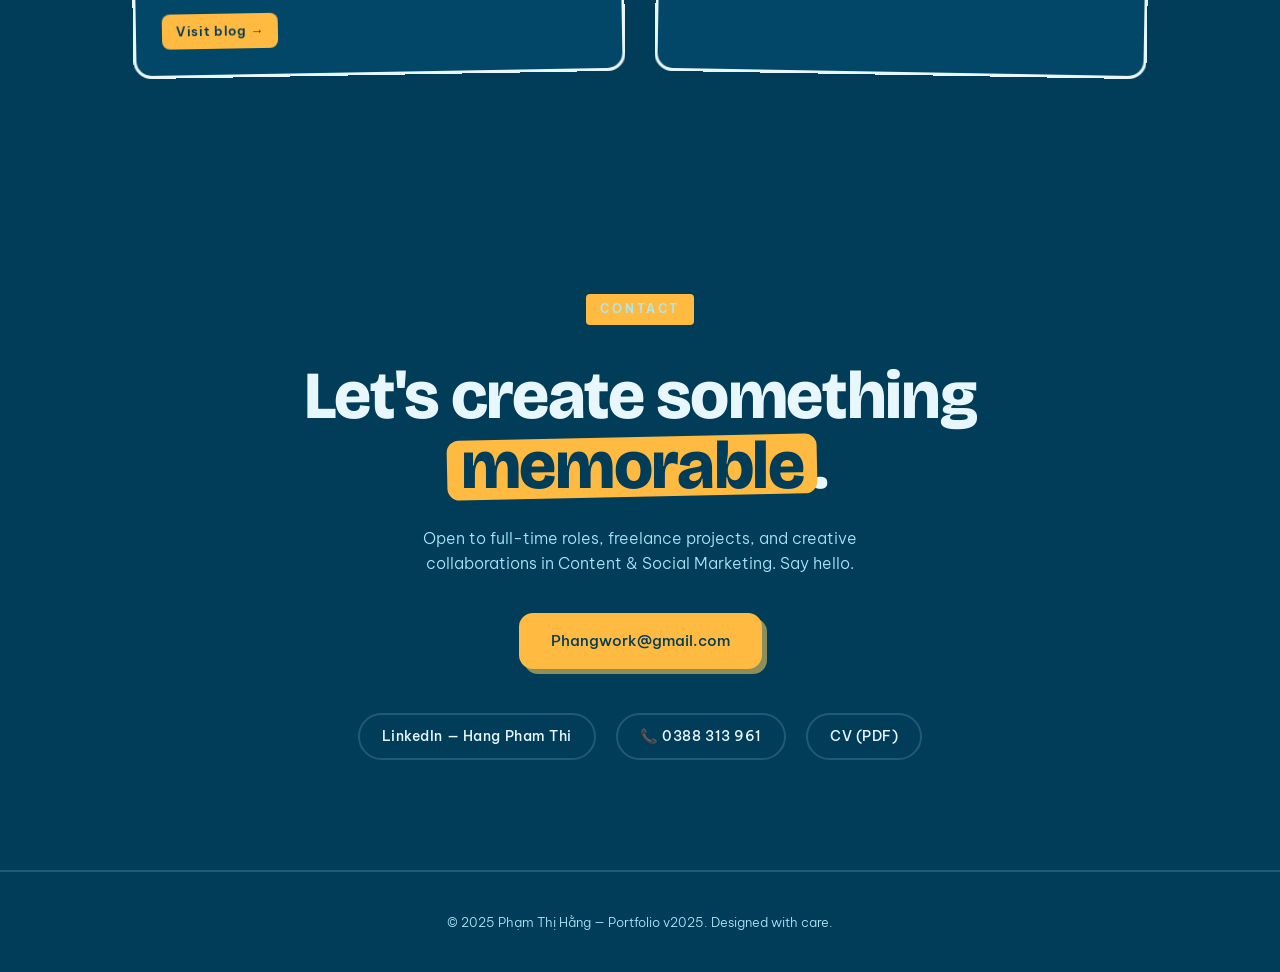
==== commit 798743b0: "Add minimum size and zoom controls to lightbox - Small images now scale up to at least 900px on thei" ====
--- a/index.html
+++ b/index.html
@@ -24,7 +24,7 @@
 <link rel="preconnect" href="https://fonts.googleapis.com">
 <link rel="preconnect" href="https://fonts.gstatic.com" crossorigin>
 <link href="https://fonts.googleapis.com/css2?family=Bricolage+Grotesque:wght@500;700;800&family=Be+Vietnam+Pro:wght@300;400;500;600&display=swap" rel="stylesheet">
-<link rel="stylesheet" href="css/style.css?v=20260623">
+<link rel="stylesheet" href="css/style.css?v=20260623b">
 </head>
 <body>
 
@@ -263,8 +263,12 @@
   <img id="lbImg" src="" alt="Project image full size">
   <button class="lb-btn lb-next" id="lbNext" aria-label="Next">›</button>
   <div class="lb-counter" id="lbCounter"></div>
+  <div class="lb-zoom">
+    <button class="lb-btn" id="lbZoomOut" aria-label="Zoom out">−</button>
+    <button class="lb-btn" id="lbZoomIn" aria-label="Zoom in">+</button>
+  </div>
 </div>
 
-<script src="js/main.js?v=20260623"></script>
+<script src="js/main.js?v=20260623b"></script>
 </body>
 </html>
--- a/css/style.css
+++ b/css/style.css
@@ -169,7 +169,8 @@
   background:rgba(1,28,40,.92);backdrop-filter:blur(4px)}
 .lightbox.open{display:flex}
 .lightbox img{max-width:90vw;max-height:85vh;border-radius:10px;
-  border:3px solid var(--text);box-shadow:0 20px 60px rgba(0,0,0,.5)}
+  border:3px solid var(--text);box-shadow:0 20px 60px rgba(0,0,0,.5);
+  cursor:zoom-in;will-change:transform;transition:transform .15s ease}
 .lb-btn{position:absolute;background:var(--accent);color:var(--ink);
   border:2px solid var(--ink);cursor:pointer;font-weight:700;
   display:flex;align-items:center;justify-content:center;transition:.2s}
@@ -183,6 +184,8 @@
 .lb-counter{position:absolute;bottom:26px;left:50%;transform:translateX(-50%);
   color:var(--text);font-size:.85rem;letter-spacing:.1em;background:var(--bg-soft);
   border:2px solid var(--line);padding:6px 16px;border-radius:50px}
+.lb-zoom{position:absolute;bottom:24px;right:28px;display:flex;gap:10px}
+.lb-zoom .lb-btn{position:static;width:46px;height:46px;border-radius:50%;font-size:1.6rem}
 .exp .yr{display:inline-block;font-size:.75rem;letter-spacing:.12em;color:var(--ink);
   background:var(--accent-2);padding:3px 10px;border-radius:4px;
   text-transform:uppercase;font-weight:600;transform:rotate(-1deg)}
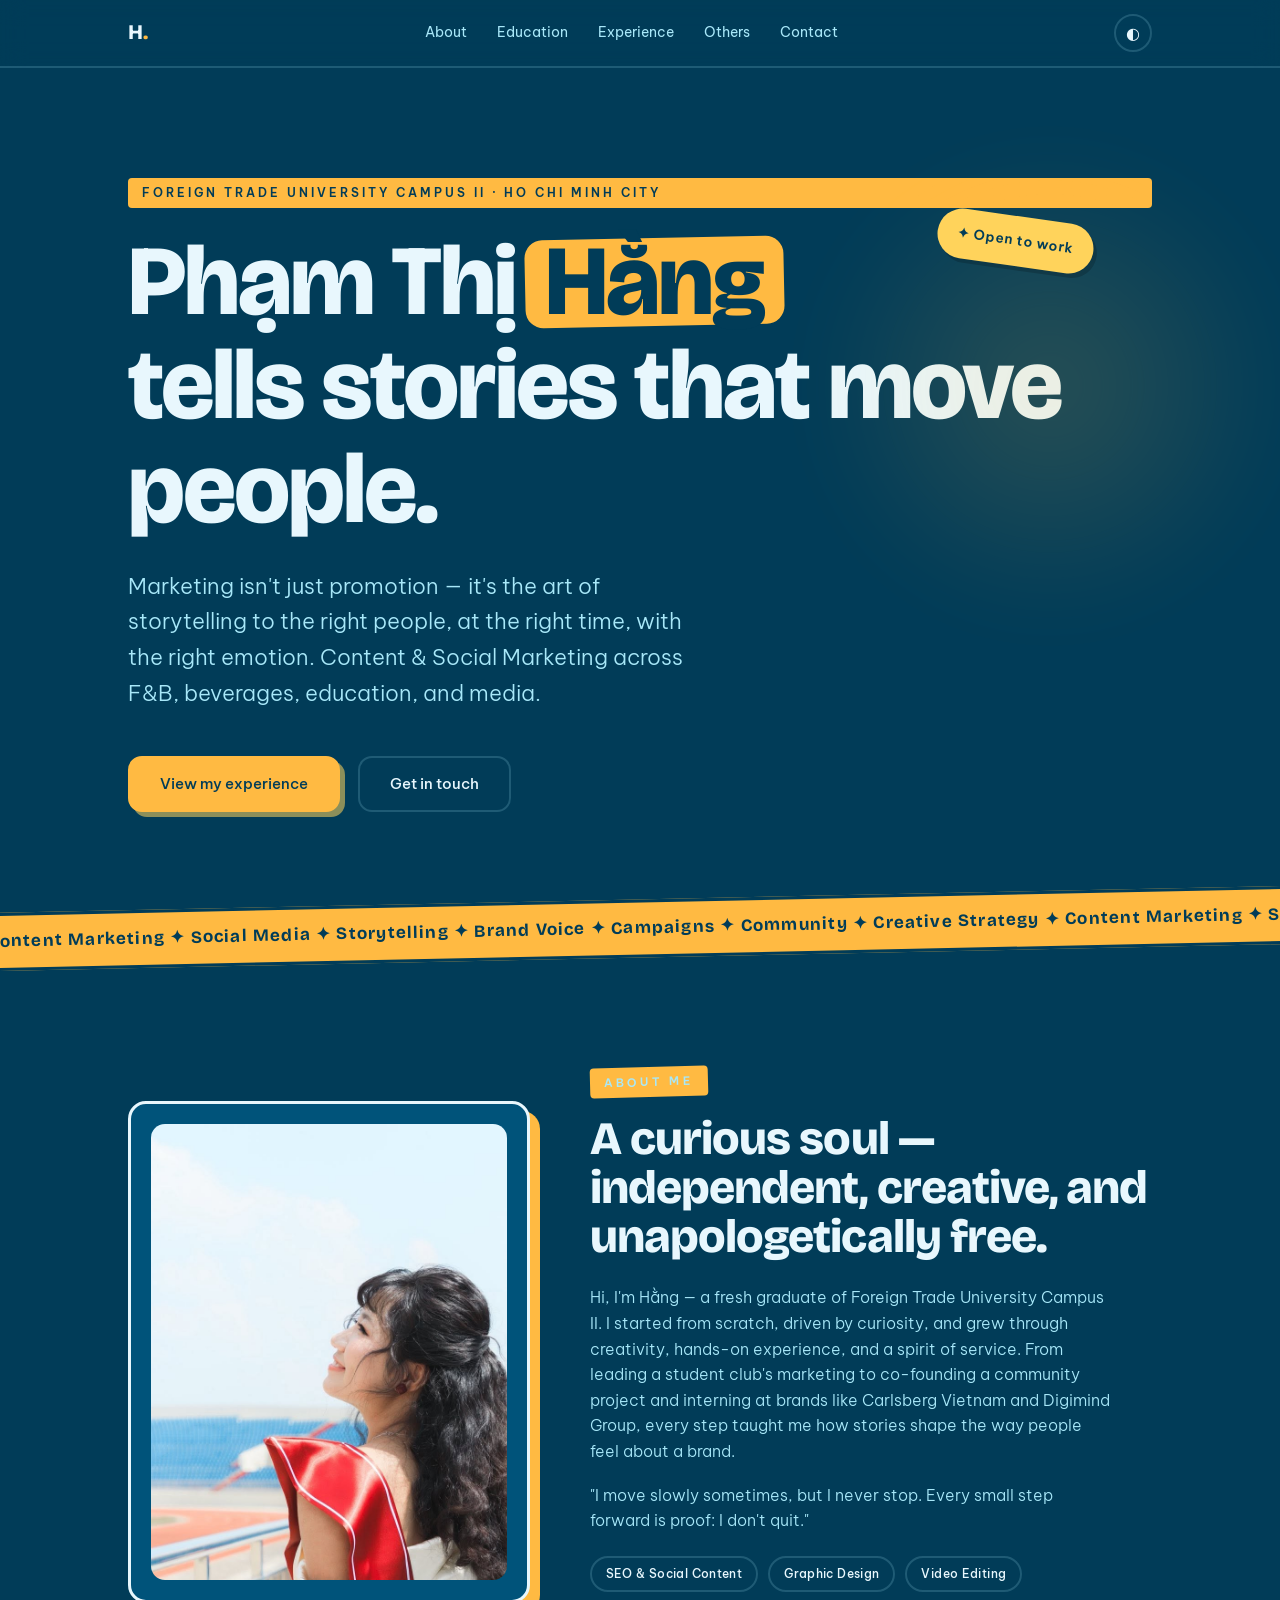
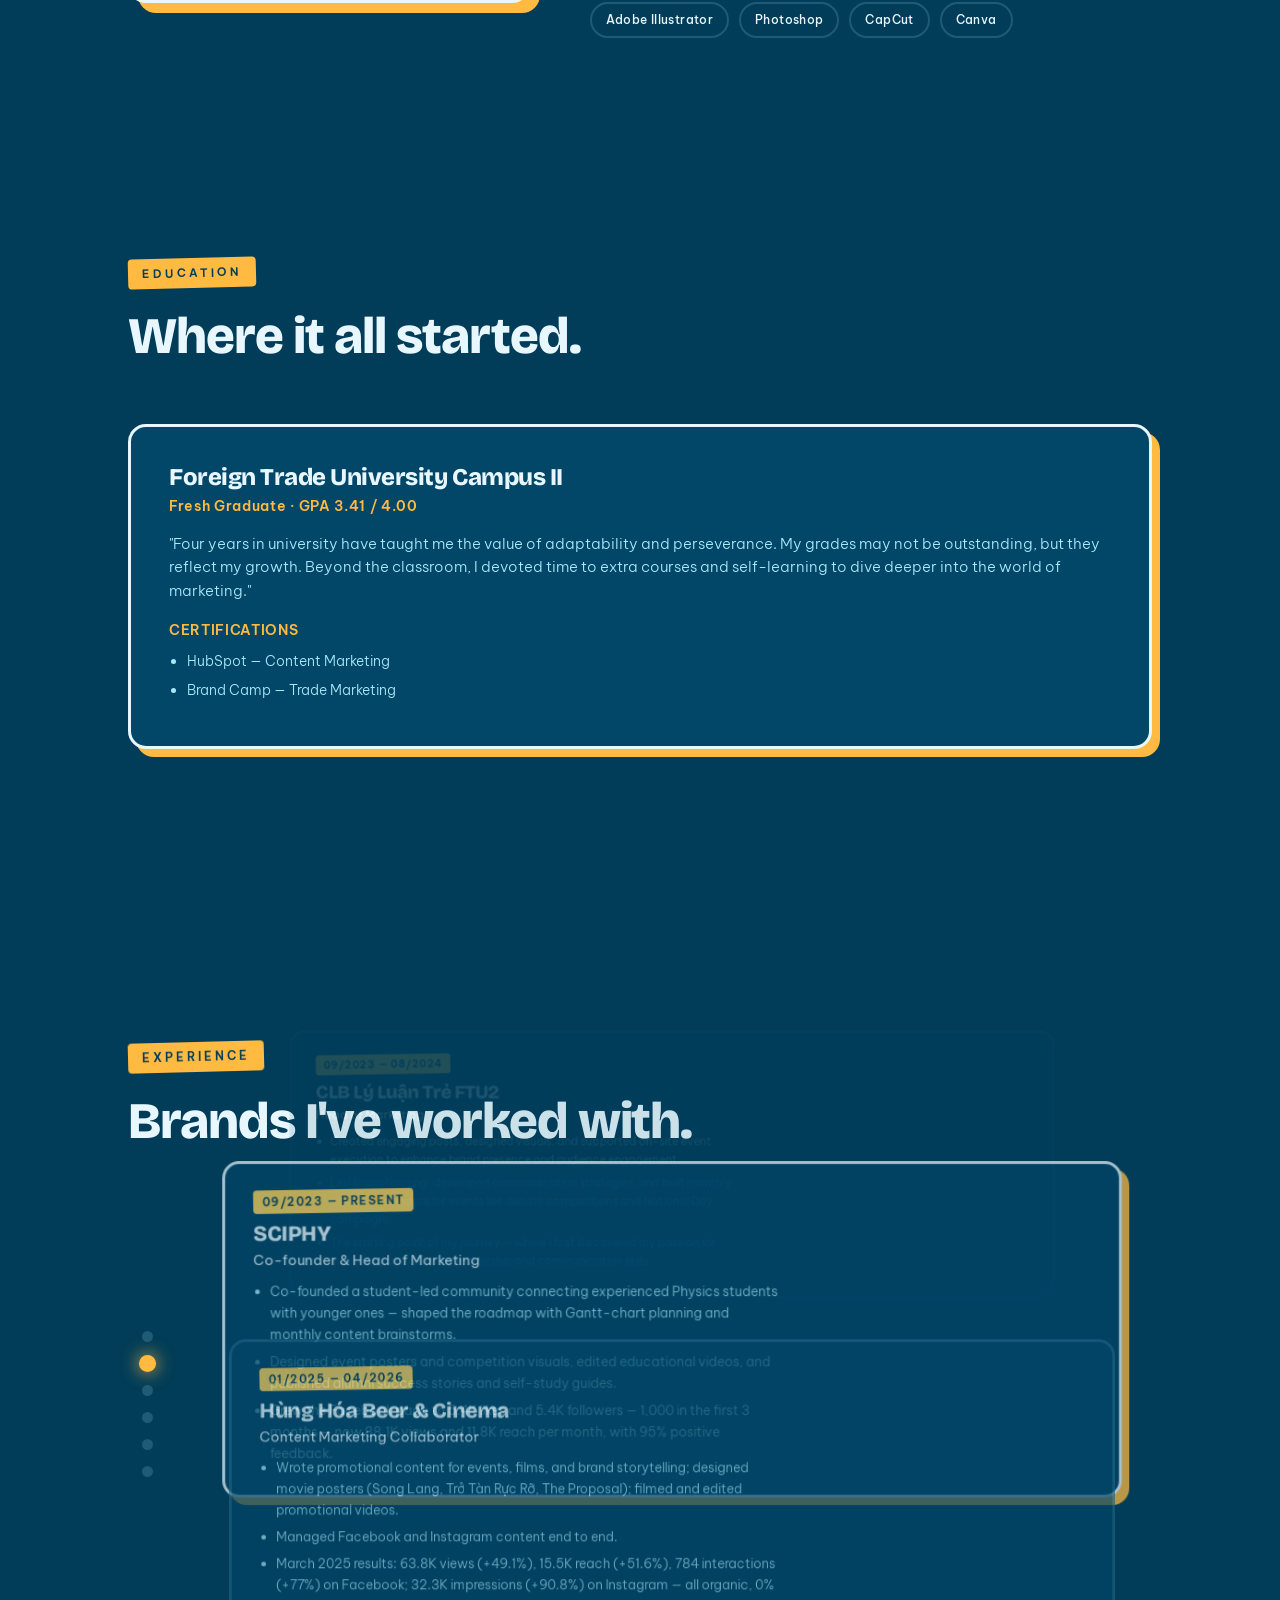
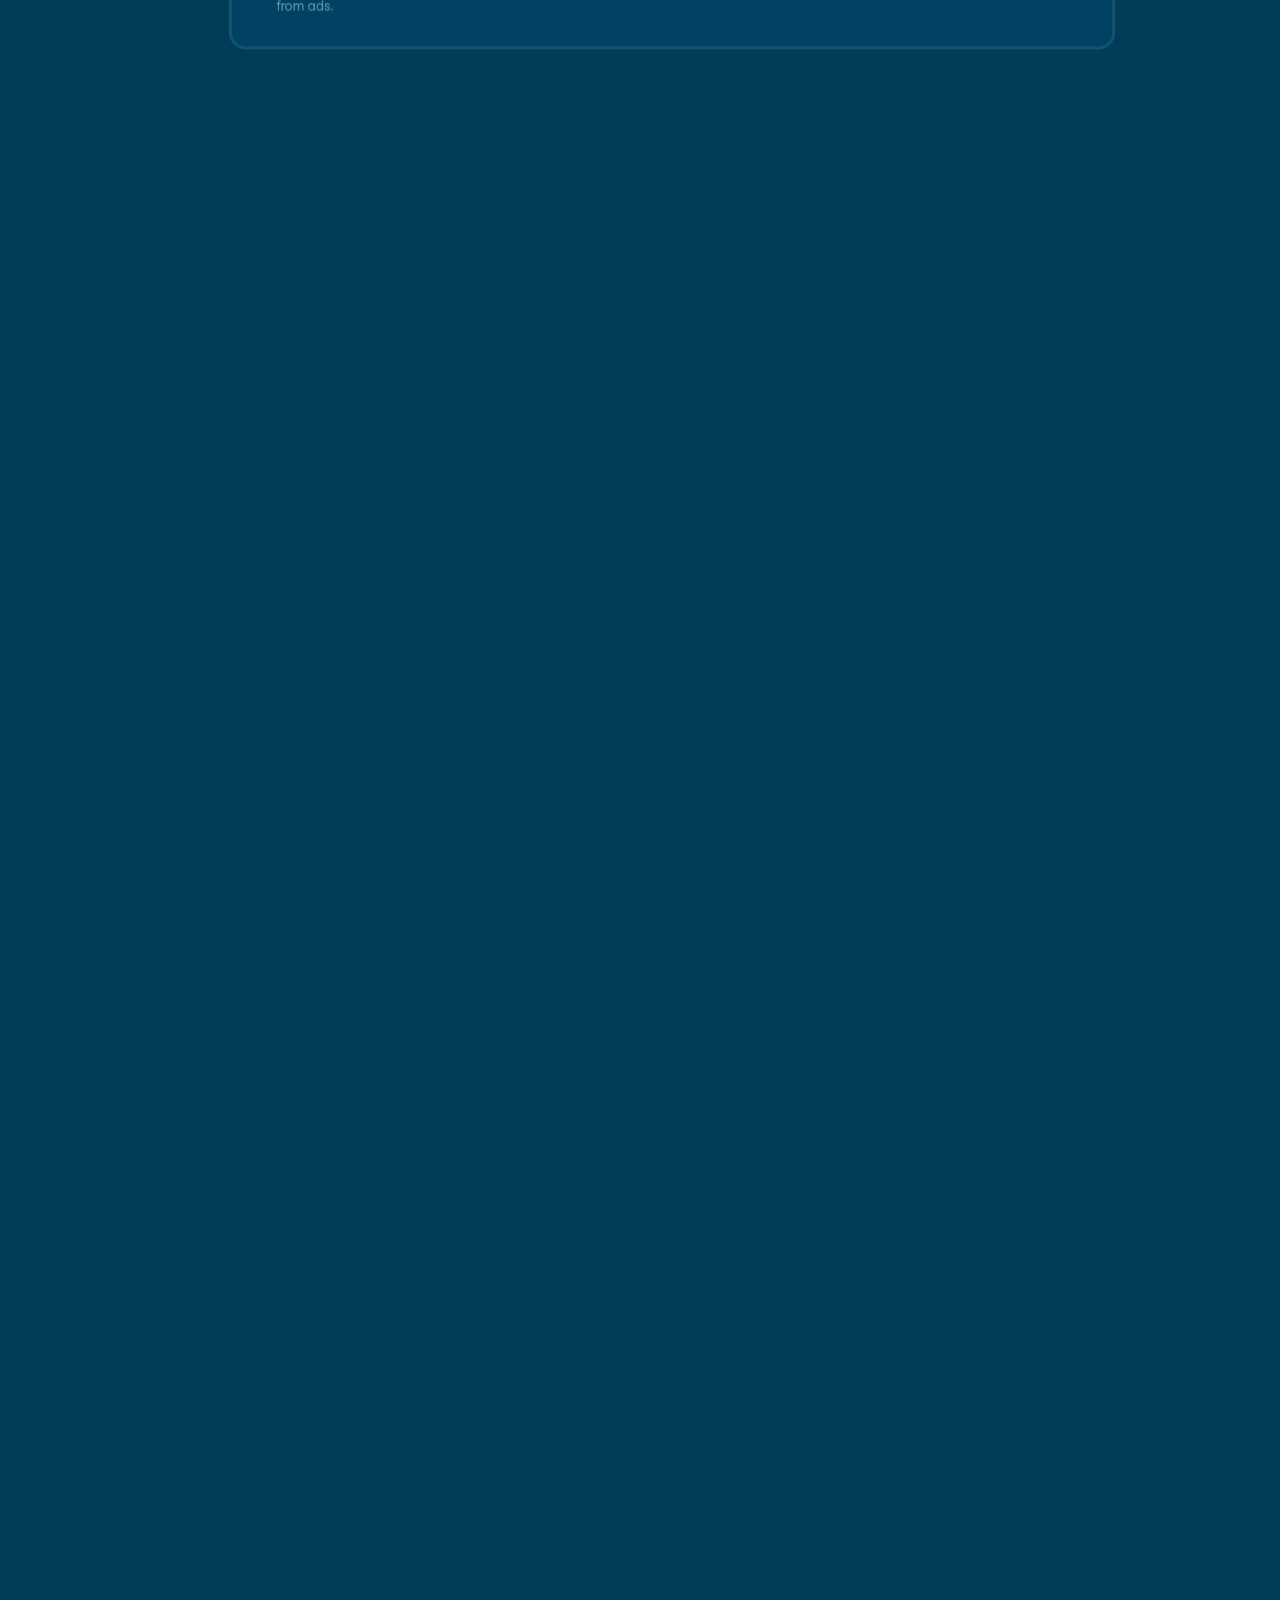
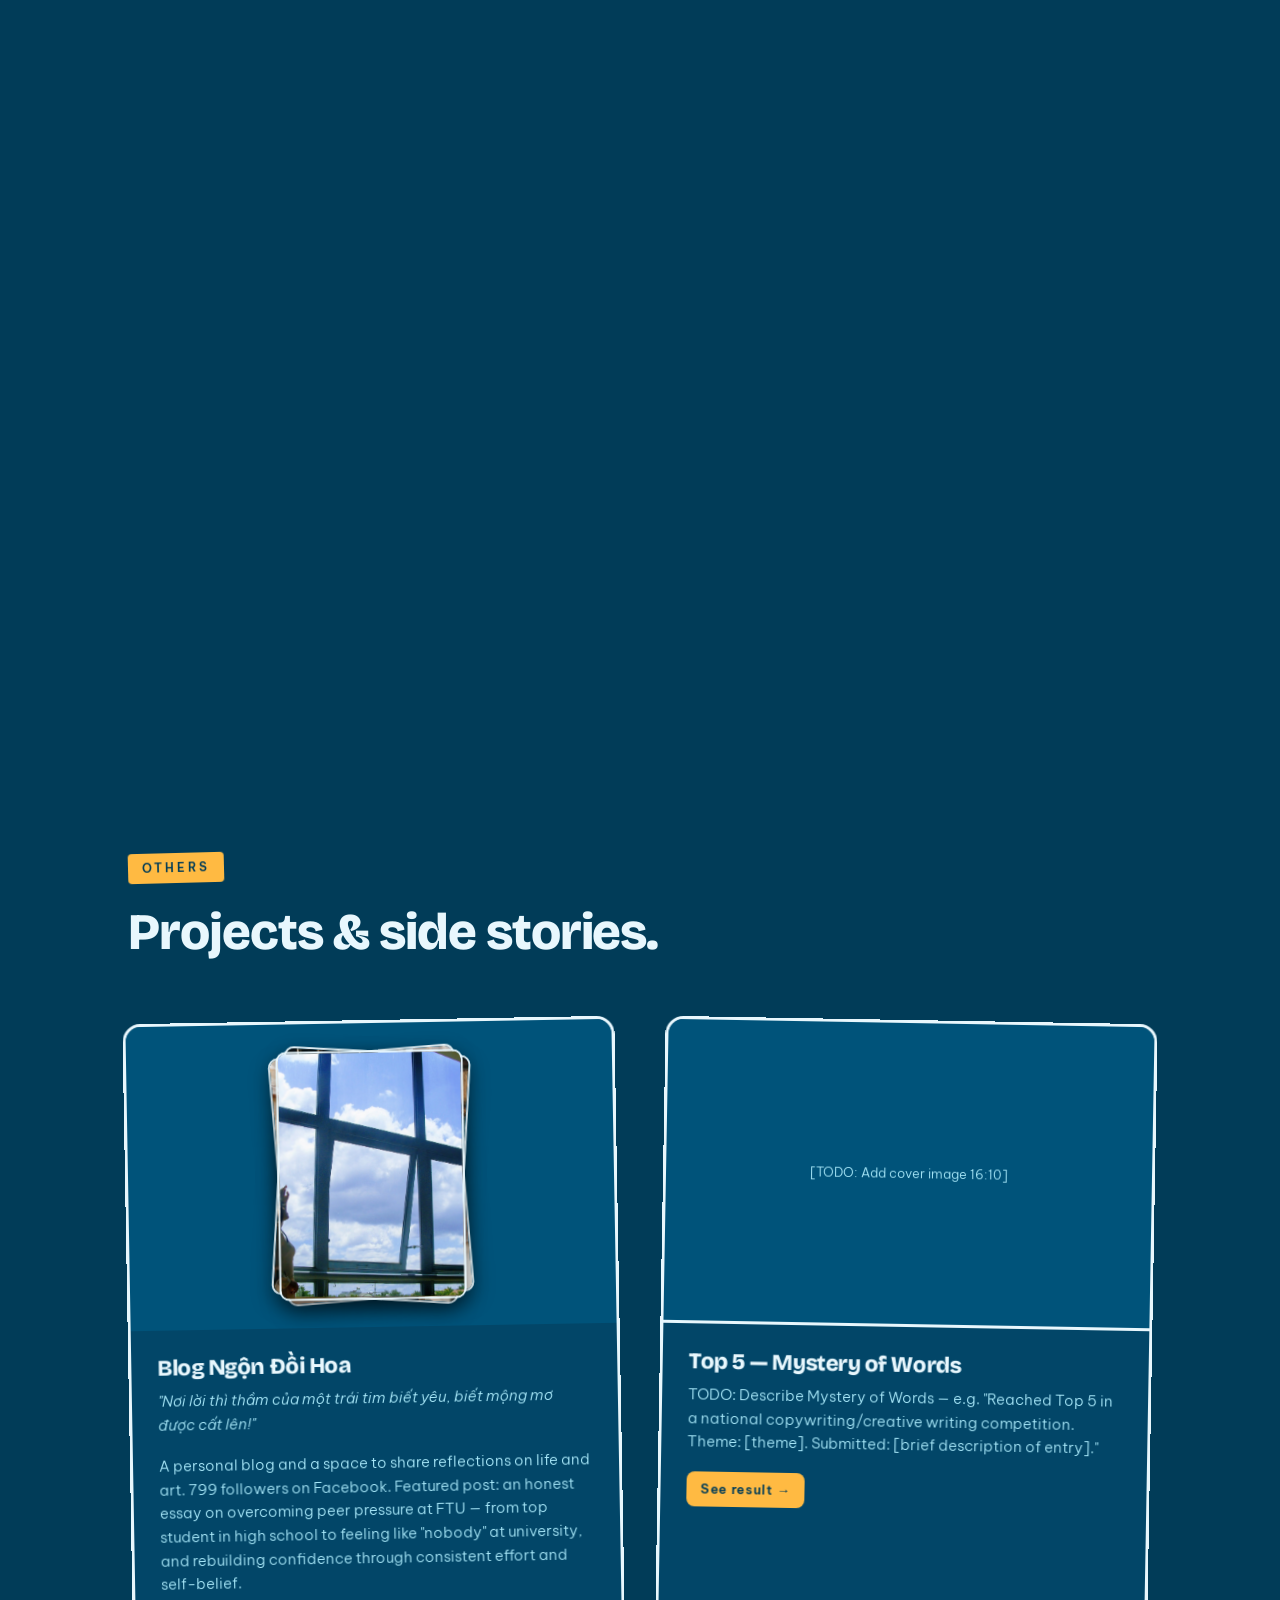
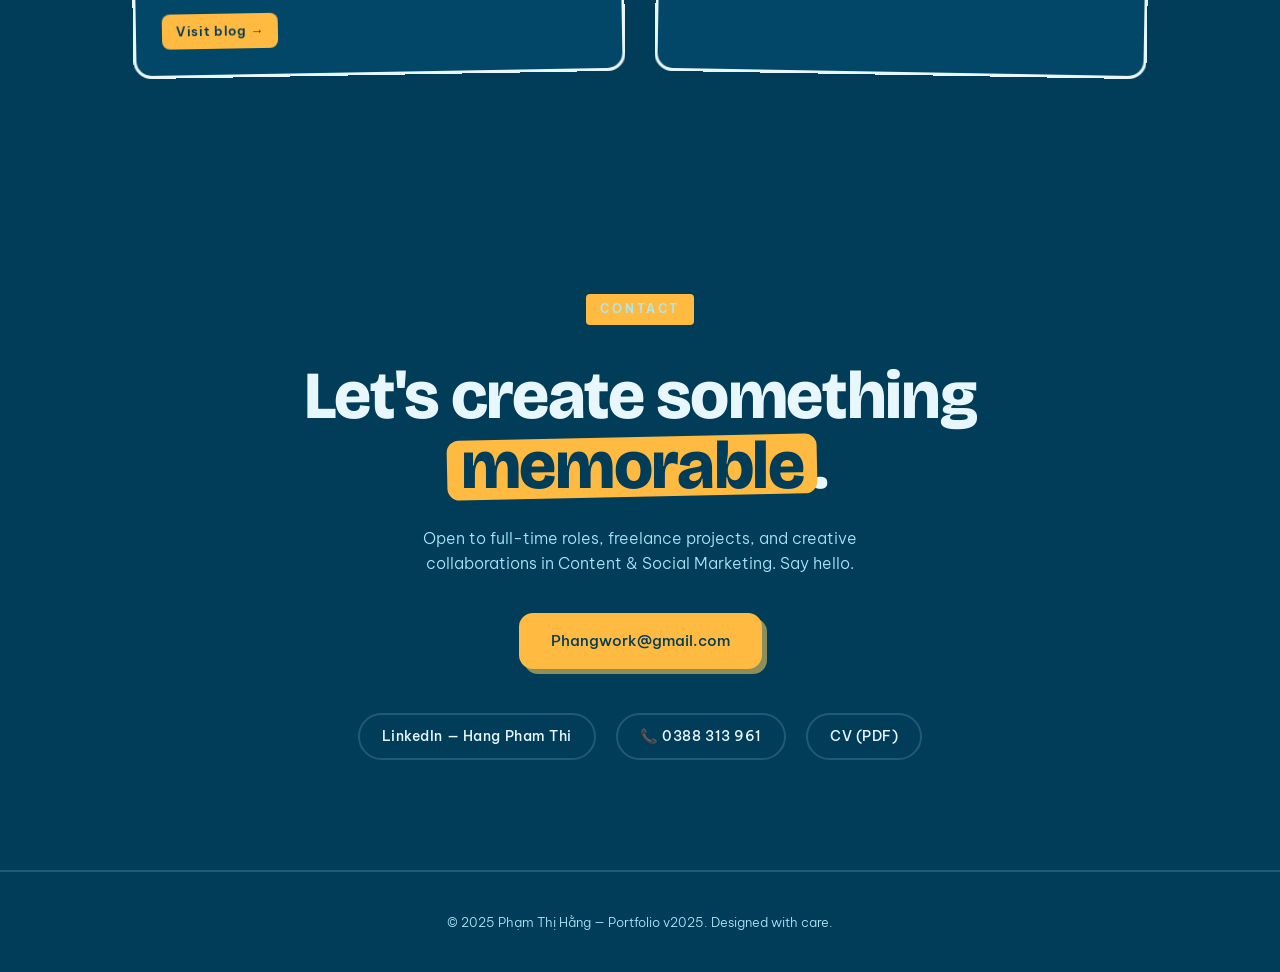
==== commit aea84d28: "Add card-fan spread animation to blog card on hover The Ngon Doi Hoa card now stacks its 3 photos li" ====
--- a/index.html
+++ b/index.html
@@ -24,7 +24,7 @@
 <link rel="preconnect" href="https://fonts.googleapis.com">
 <link rel="preconnect" href="https://fonts.gstatic.com" crossorigin>
 <link href="https://fonts.googleapis.com/css2?family=Bricolage+Grotesque:wght@500;700;800&family=Be+Vietnam+Pro:wght@300;400;500;600&display=swap" rel="stylesheet">
-<link rel="stylesheet" href="css/style.css?v=20260623b">
+<link rel="stylesheet" href="css/style.css?v=20260623c">
 </head>
 <body>
 
@@ -210,9 +210,11 @@
     <div class="proj-grid">
 
       <article class="card reveal">
-        <div class="card-img gallery-trigger" title="Click to view photos"
+        <div class="card-img card-fan gallery-trigger" title="Hover to spread · click to view"
              data-images="images/components/ngondoihoa-cover.jpg,images/components/ngondoihoa.jpg,images/components/ngondoihoa-latest.jpg">
-          <img src="images/components/ngondoihoa-cover.jpg" alt="Ngộn Đồi Hoa blog">
+          <img class="fan-card" src="images/components/ngondoihoa.jpg" alt="">
+          <img class="fan-card" src="images/components/ngondoihoa-cover.jpg" alt="Ngộn Đồi Hoa blog">
+          <img class="fan-card" src="images/components/ngondoihoa-latest.jpg" alt="">
         </div>
         <div class="card-body">
           <h3>Blog Ngộn Đồi Hoa</h3>
@@ -269,6 +271,6 @@
   </div>
 </div>
 
-<script src="js/main.js?v=20260623b"></script>
+<script src="js/main.js?v=20260623c"></script>
 </body>
 </html>
--- a/css/style.css
+++ b/css/style.css
@@ -212,9 +212,21 @@
   text-align:center;padding:16px;overflow:hidden;border-bottom:3px solid var(--text)}
 .card-img img{width:100%;height:100%;object-fit:cover;transition:.5s}
 .card:hover .card-img img{transform:scale(1.05)}
-/* cover image inset + fully rounded to sit neatly inside the card box */
-.card-img.gallery-trigger{padding:14px;border-bottom:none}
-.card-img.gallery-trigger img{border-radius:12px}
+/* blog card — deck of photos that fans open on hover */
+.card-fan{position:relative;background:var(--bg-soft);border-bottom:none;overflow:hidden}
+.card-fan .fan-card{position:absolute;top:50%;left:50%;height:82%;width:auto;aspect-ratio:3/4;
+  object-fit:cover;border-radius:10px;border:2px solid var(--text);
+  box-shadow:0 8px 20px rgba(0,0,0,.35);
+  transition:transform .45s cubic-bezier(.2,.85,.25,1),box-shadow .3s}
+.card-fan .fan-card:nth-child(1){z-index:1;transform:translate(-50%,-50%) rotate(-4deg)}
+.card-fan .fan-card:nth-child(2){z-index:3;transform:translate(-50%,-50%) rotate(0deg)}
+.card-fan .fan-card:nth-child(3){z-index:2;transform:translate(-50%,-50%) rotate(4deg)}
+/* fan out when the card is hovered */
+.card:hover .card-fan .fan-card:nth-child(1){transform:translate(-92%,-48%) rotate(-19deg)}
+.card:hover .card-fan .fan-card:nth-child(2){transform:translate(-50%,-52%) rotate(0deg) scale(1.03)}
+.card:hover .card-fan .fan-card:nth-child(3){transform:translate(-8%,-48%) rotate(19deg)}
+.card:hover .card-fan .fan-card{box-shadow:0 14px 30px rgba(0,0,0,.45)}
+@media (prefers-reduced-motion: reduce){ .card-fan .fan-card{transition:none} }
 .card-body{padding:26px}
 .card-body h3{font-size:1.4rem;margin-bottom:10px}
 .card-body p{color:var(--muted);font-size:.92rem;margin-bottom:18px}
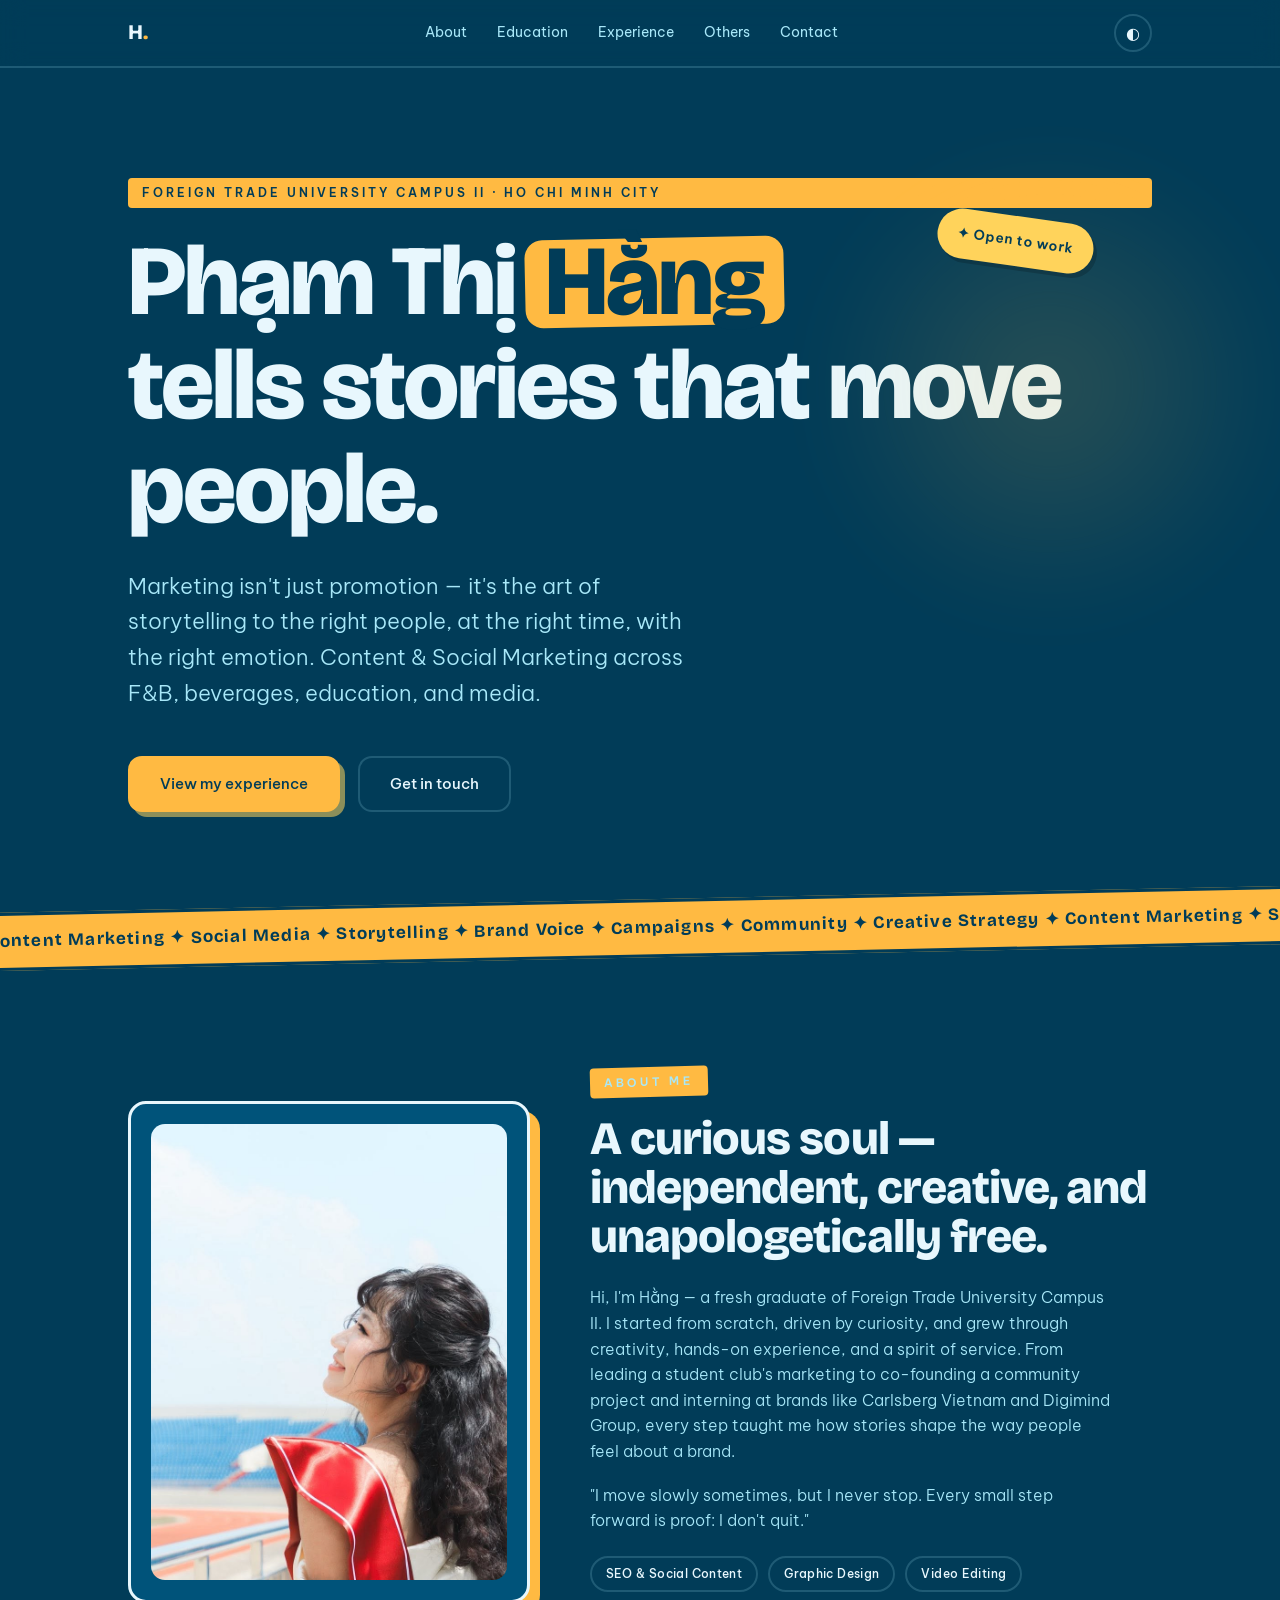
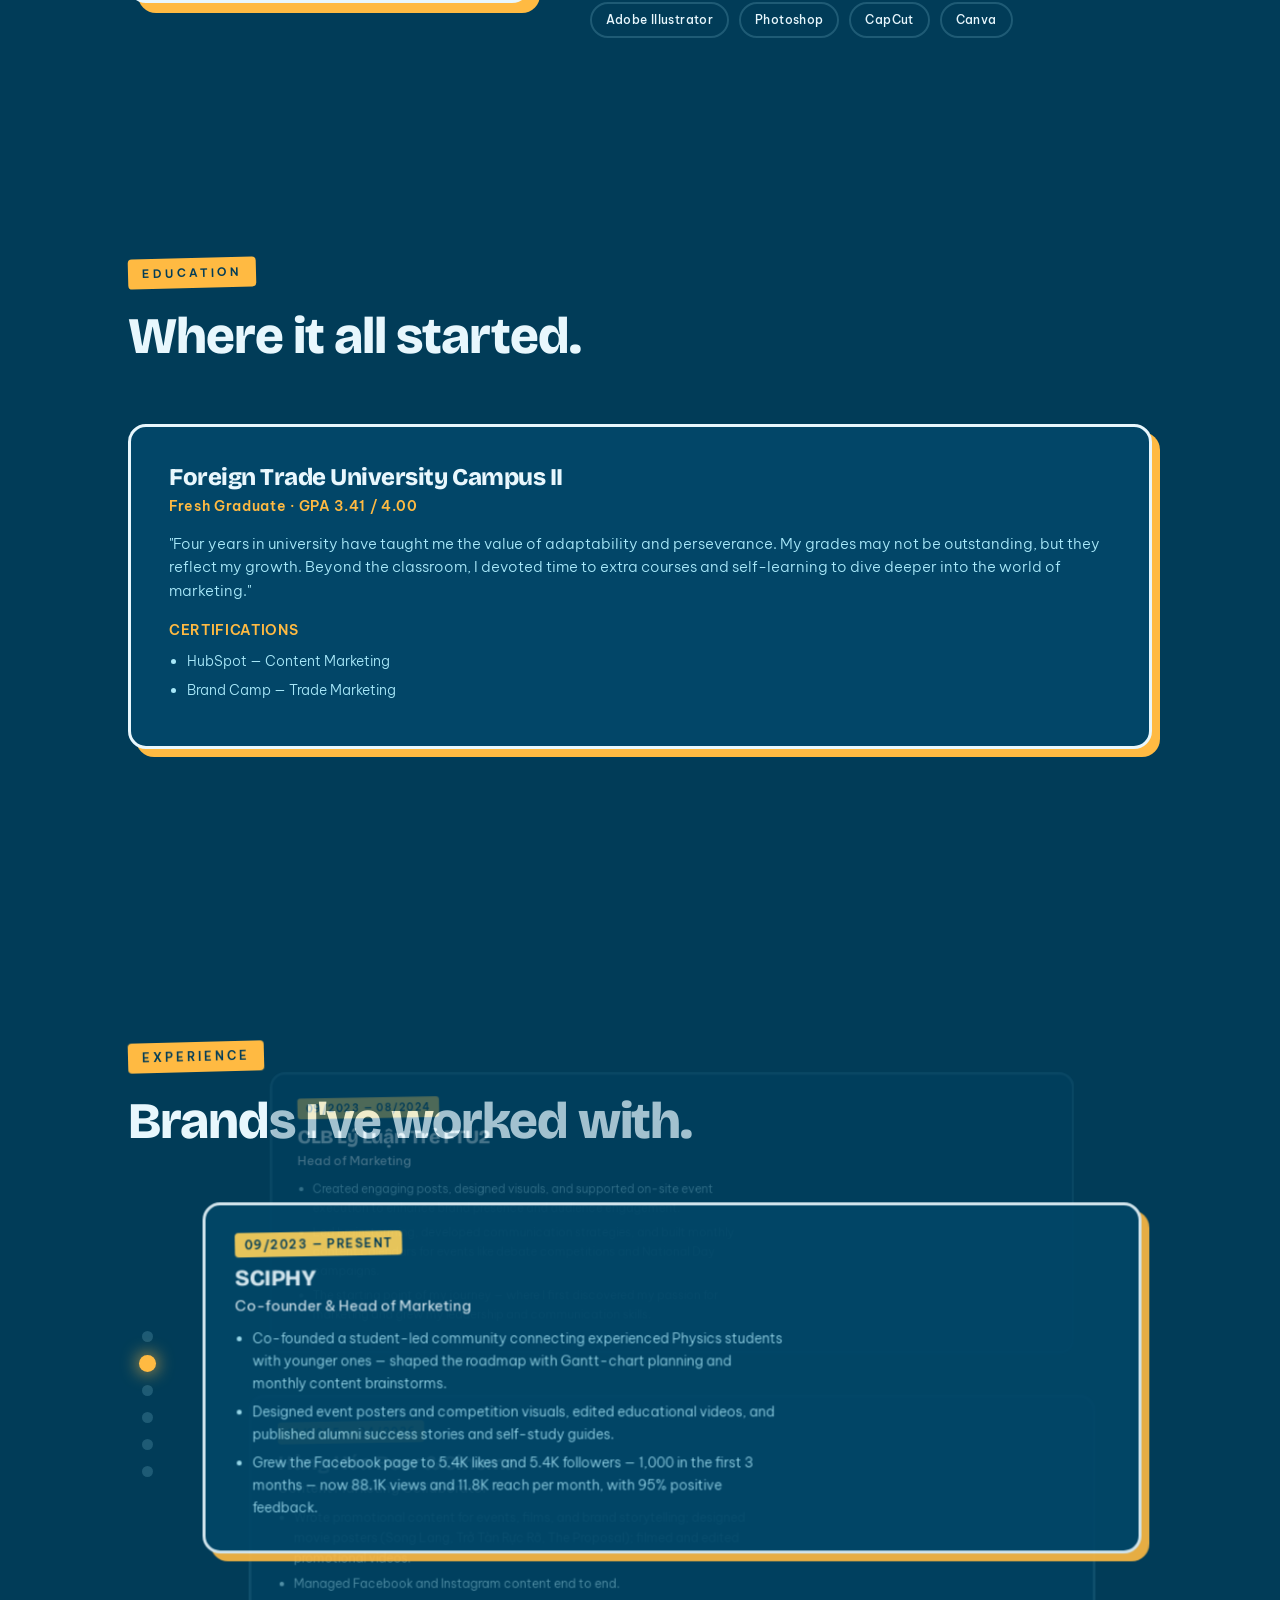
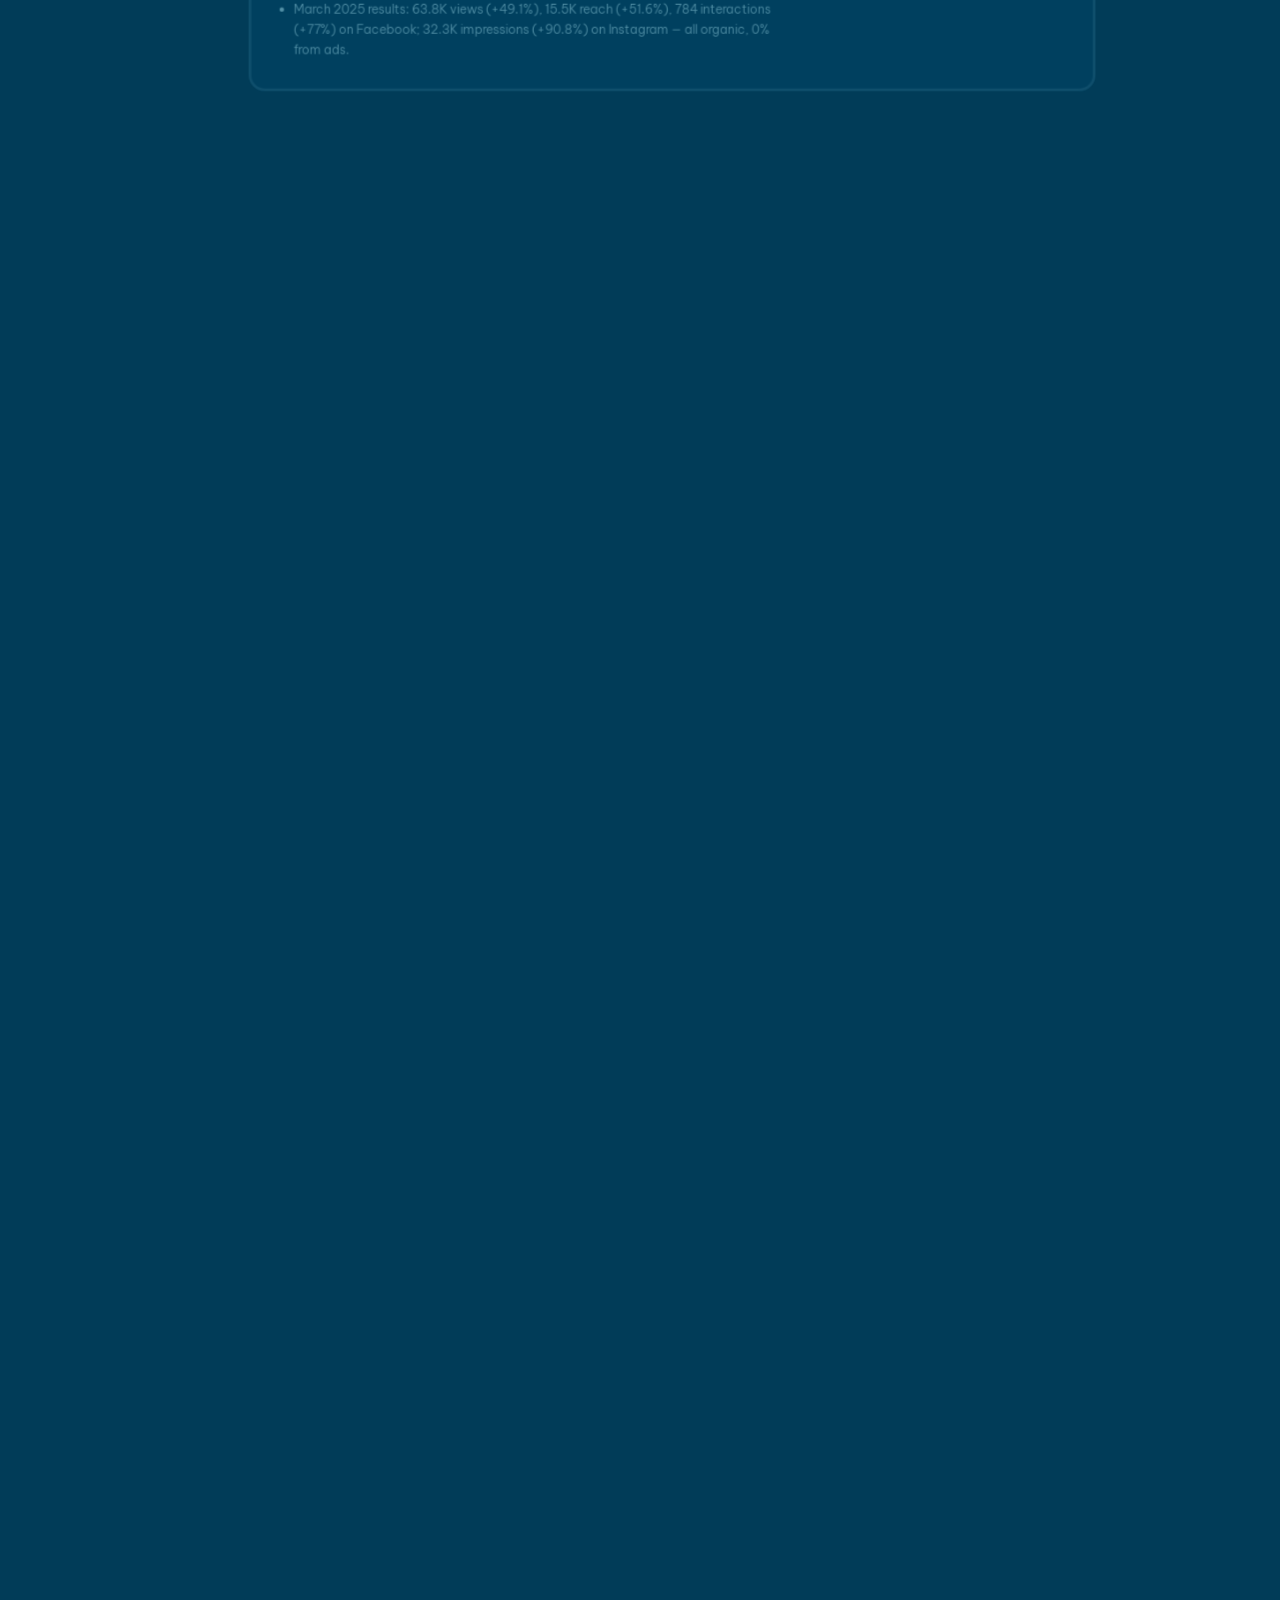
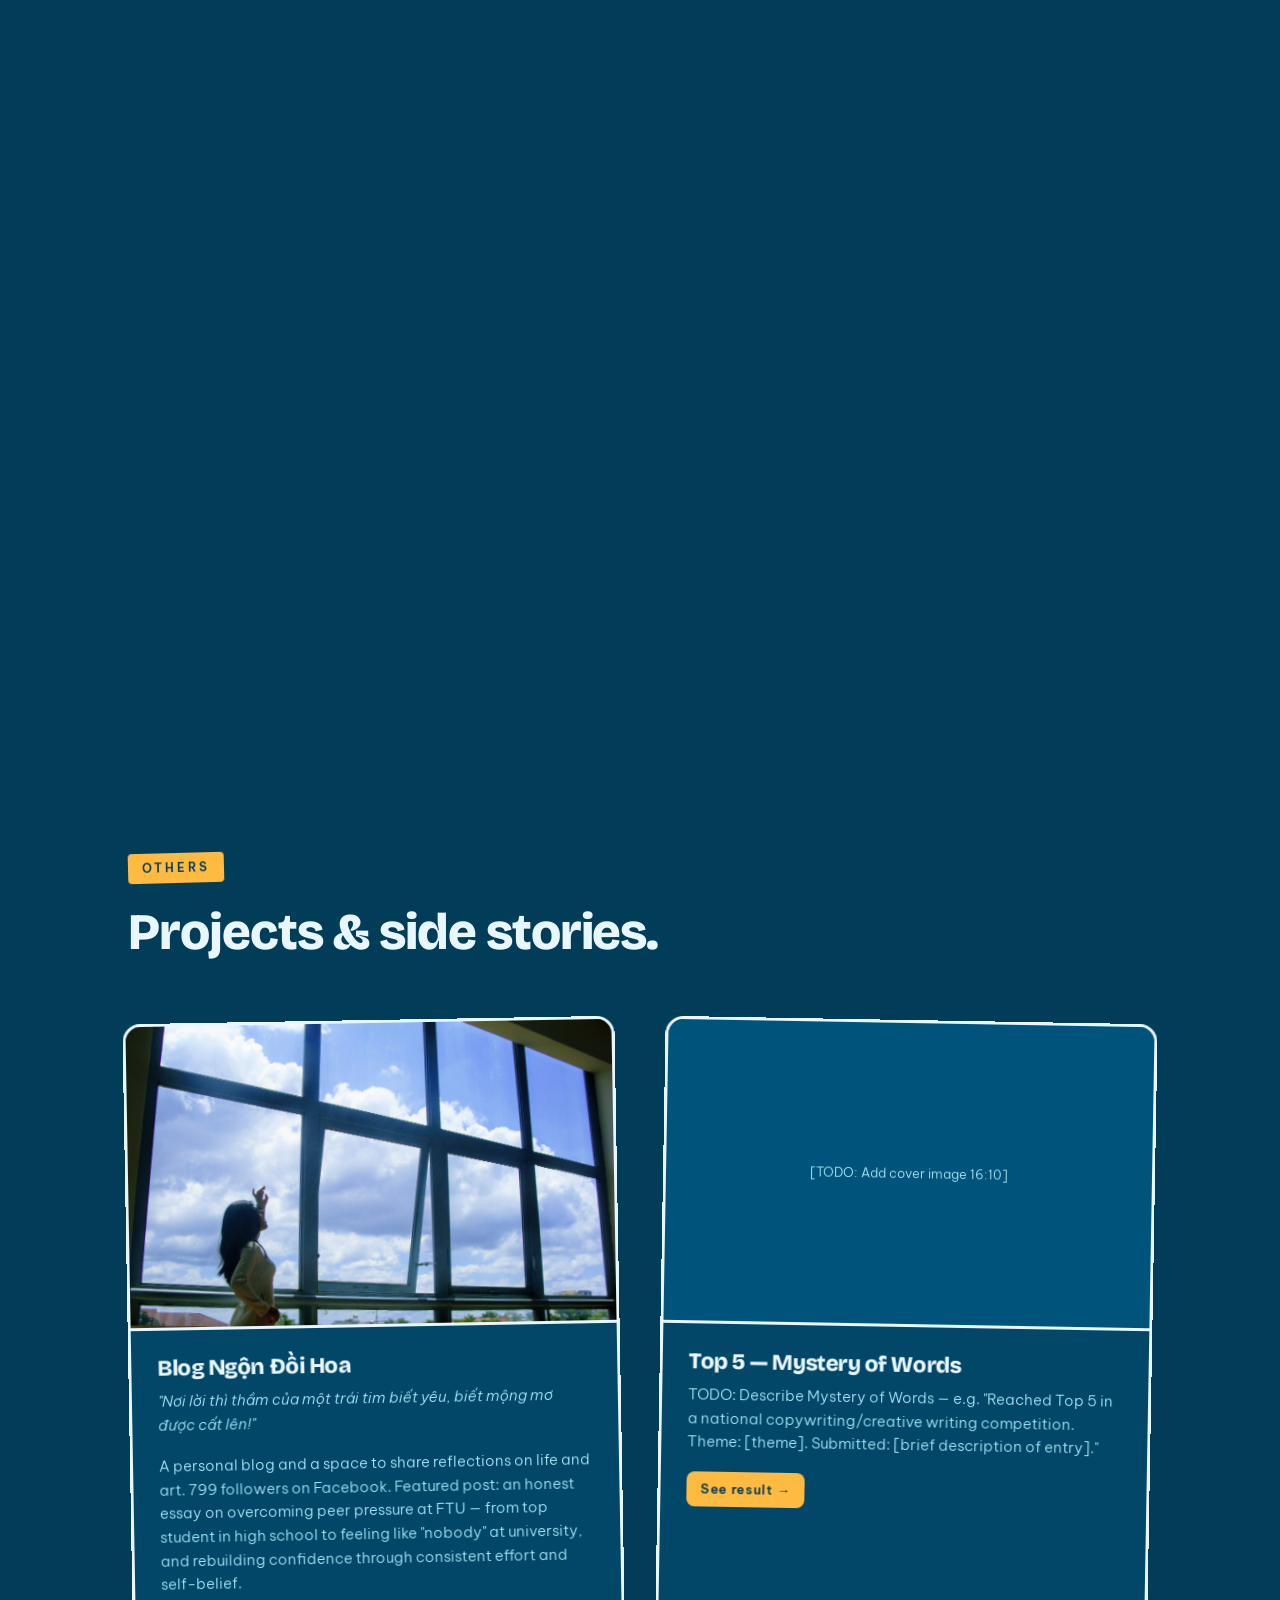
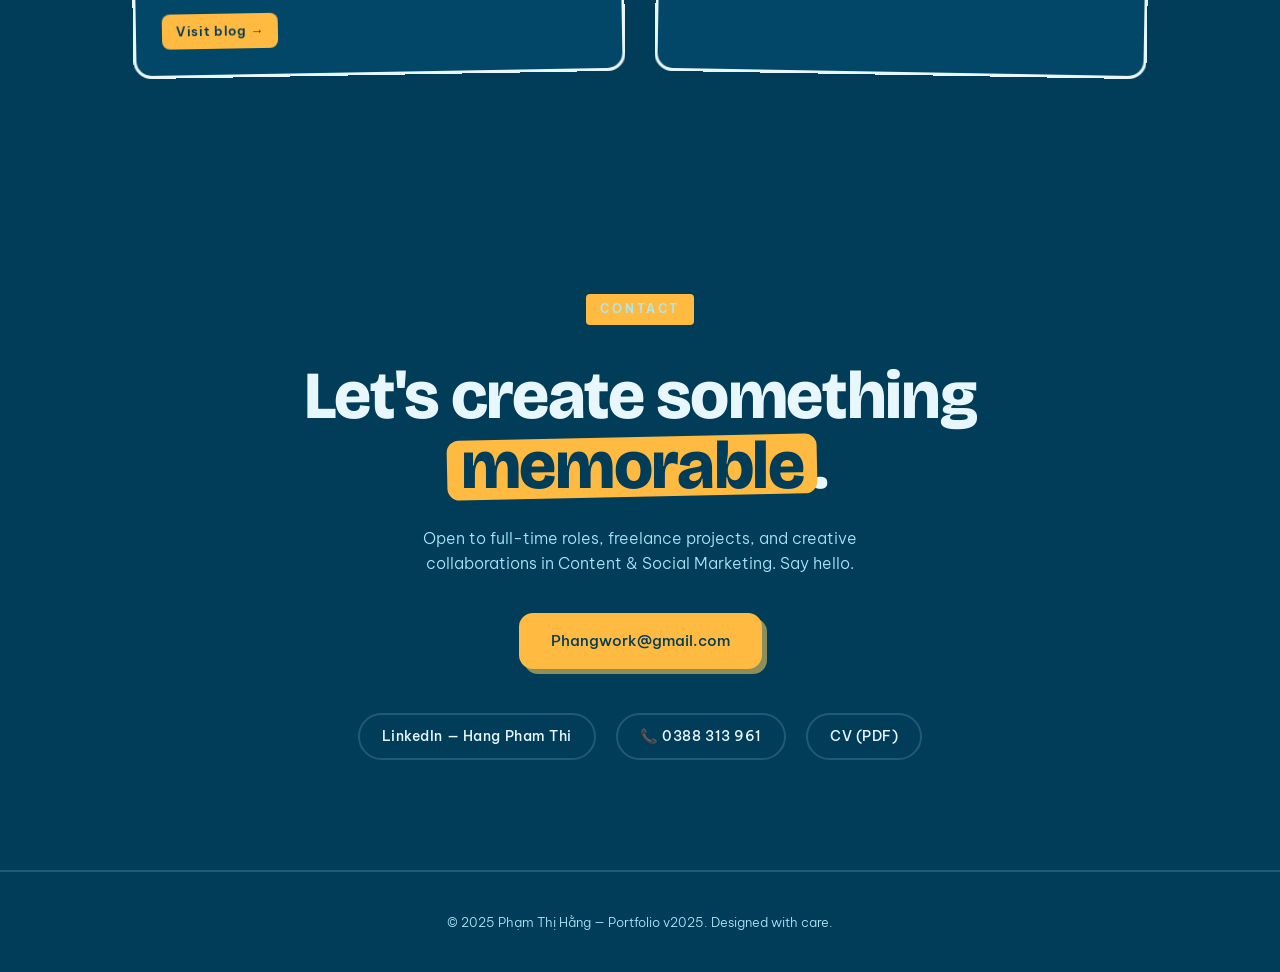
==== commit 23ac7442: "Rework blog fan: normal 16:10 cover at rest, 16:10 cards spread on hover - At rest the blog card sho" ====
--- a/index.html
+++ b/index.html
@@ -24,7 +24,7 @@
 <link rel="preconnect" href="https://fonts.googleapis.com">
 <link rel="preconnect" href="https://fonts.gstatic.com" crossorigin>
 <link href="https://fonts.googleapis.com/css2?family=Bricolage+Grotesque:wght@500;700;800&family=Be+Vietnam+Pro:wght@300;400;500;600&display=swap" rel="stylesheet">
-<link rel="stylesheet" href="css/style.css?v=20260623c">
+<link rel="stylesheet" href="css/style.css?v=20260623d">
 </head>
 <body>
 
@@ -213,8 +213,8 @@
         <div class="card-img card-fan gallery-trigger" title="Hover to spread · click to view"
              data-images="images/components/ngondoihoa-cover.jpg,images/components/ngondoihoa.jpg,images/components/ngondoihoa-latest.jpg">
           <img class="fan-card" src="images/components/ngondoihoa.jpg" alt="">
+          <img class="fan-card" src="images/components/ngondoihoa-latest.jpg" alt="">
           <img class="fan-card" src="images/components/ngondoihoa-cover.jpg" alt="Ngộn Đồi Hoa blog">
-          <img class="fan-card" src="images/components/ngondoihoa-latest.jpg" alt="">
         </div>
         <div class="card-body">
           <h3>Blog Ngộn Đồi Hoa</h3>
@@ -271,6 +271,6 @@
   </div>
 </div>
 
-<script src="js/main.js?v=20260623c"></script>
+<script src="js/main.js?v=20260623d"></script>
 </body>
 </html>
--- a/css/style.css
+++ b/css/style.css
@@ -212,20 +212,17 @@
   text-align:center;padding:16px;overflow:hidden;border-bottom:3px solid var(--text)}
 .card-img img{width:100%;height:100%;object-fit:cover;transition:.5s}
 .card:hover .card-img img{transform:scale(1.05)}
-/* blog card — deck of photos that fans open on hover */
-.card-fan{position:relative;background:var(--bg-soft);border-bottom:none;overflow:hidden}
-.card-fan .fan-card{position:absolute;top:50%;left:50%;height:82%;width:auto;aspect-ratio:3/4;
-  object-fit:cover;border-radius:10px;border:2px solid var(--text);
-  box-shadow:0 8px 20px rgba(0,0,0,.35);
-  transition:transform .45s cubic-bezier(.2,.85,.25,1),box-shadow .3s}
-.card-fan .fan-card:nth-child(1){z-index:1;transform:translate(-50%,-50%) rotate(-4deg)}
-.card-fan .fan-card:nth-child(2){z-index:3;transform:translate(-50%,-50%) rotate(0deg)}
-.card-fan .fan-card:nth-child(3){z-index:2;transform:translate(-50%,-50%) rotate(4deg)}
-/* fan out when the card is hovered */
-.card:hover .card-fan .fan-card:nth-child(1){transform:translate(-92%,-48%) rotate(-19deg)}
-.card:hover .card-fan .fan-card:nth-child(2){transform:translate(-50%,-52%) rotate(0deg) scale(1.03)}
-.card:hover .card-fan .fan-card:nth-child(3){transform:translate(-8%,-48%) rotate(19deg)}
-.card:hover .card-fan .fan-card{box-shadow:0 14px 30px rgba(0,0,0,.45)}
+/* blog card — normal 16:10 cover at rest; the 16:10 photos fan out like a deck on hover */
+.card-fan{position:relative;background:var(--bg-soft);overflow:hidden}
+.card-fan .fan-card{position:absolute;inset:0;width:100%;height:100%;object-fit:cover;
+  border-radius:0;border:0 solid var(--text);box-shadow:0 0 0 rgba(0,0,0,0);
+  transform:translate(0,0) rotate(0) scale(1);
+  transition:transform .5s cubic-bezier(.2,.85,.25,1),border-radius .4s,border-width .4s,box-shadow .4s}
+/* DOM order is profile, latest, cover — cover (last) sits on top at rest = a normal 16:10 cover */
+.card:hover .card-fan .fan-card{border-radius:12px;border-width:3px;box-shadow:0 14px 30px rgba(0,0,0,.45)}
+.card:hover .card-fan .fan-card:nth-child(1){transform:translate(-18%,2%) rotate(-14deg) scale(.62)}
+.card:hover .card-fan .fan-card:nth-child(2){transform:translate(18%,2%) rotate(14deg) scale(.62)}
+.card:hover .card-fan .fan-card:nth-child(3){transform:translate(0,-3%) rotate(0) scale(.68)}
 @media (prefers-reduced-motion: reduce){ .card-fan .fan-card{transition:none} }
 .card-body{padding:26px}
 .card-body h3{font-size:1.4rem;margin-bottom:10px}
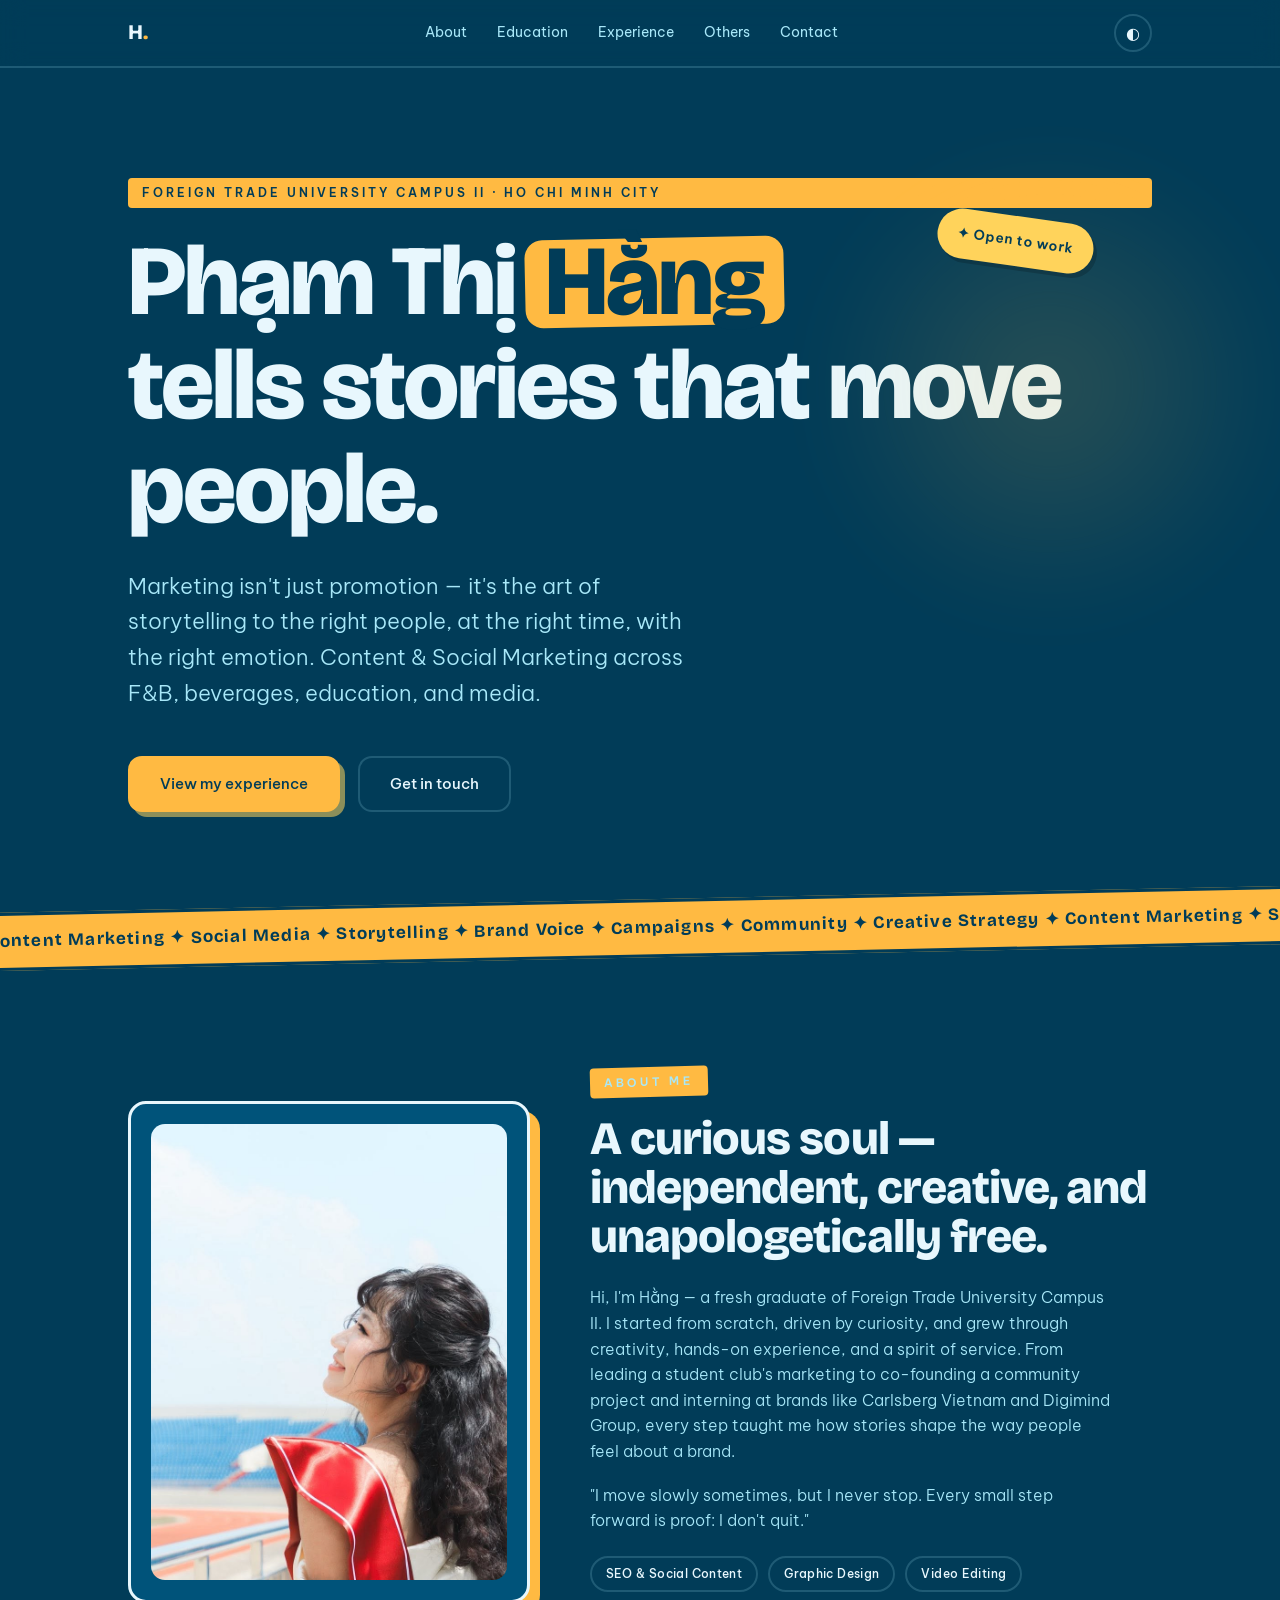
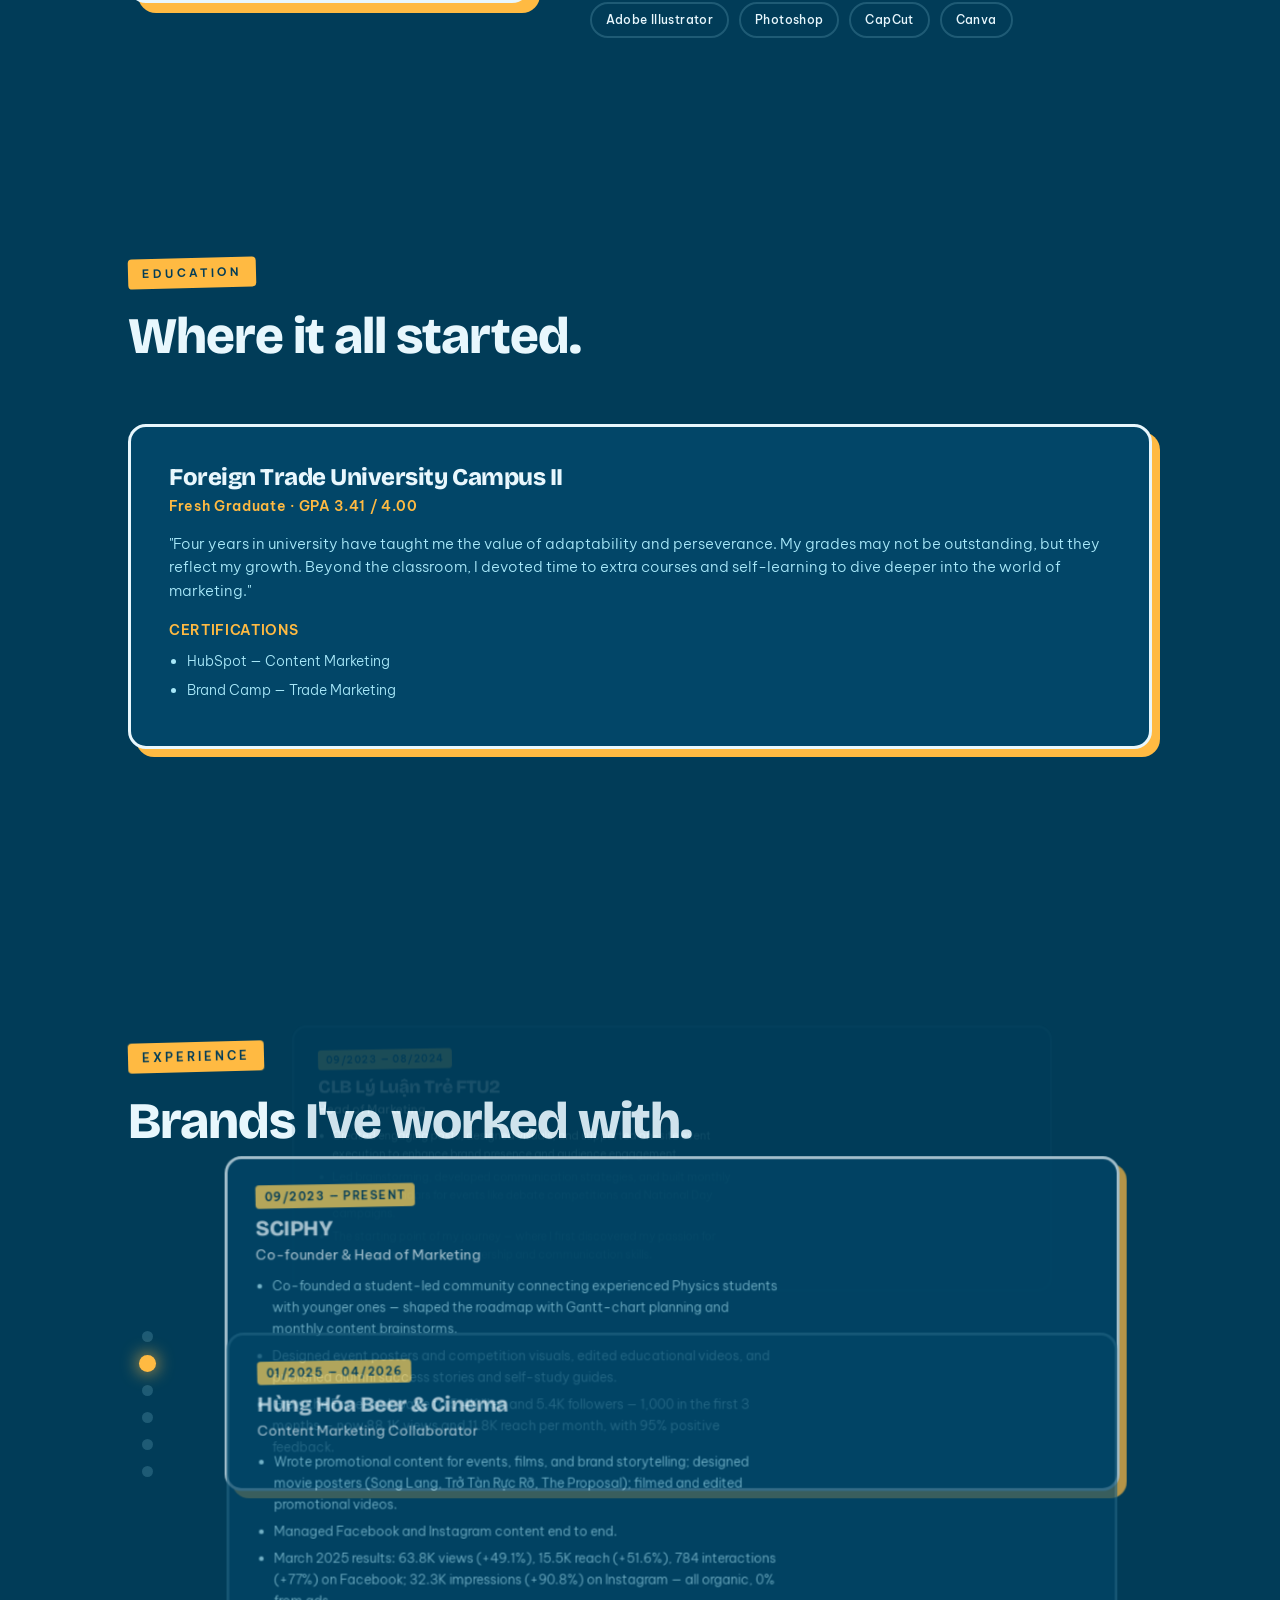
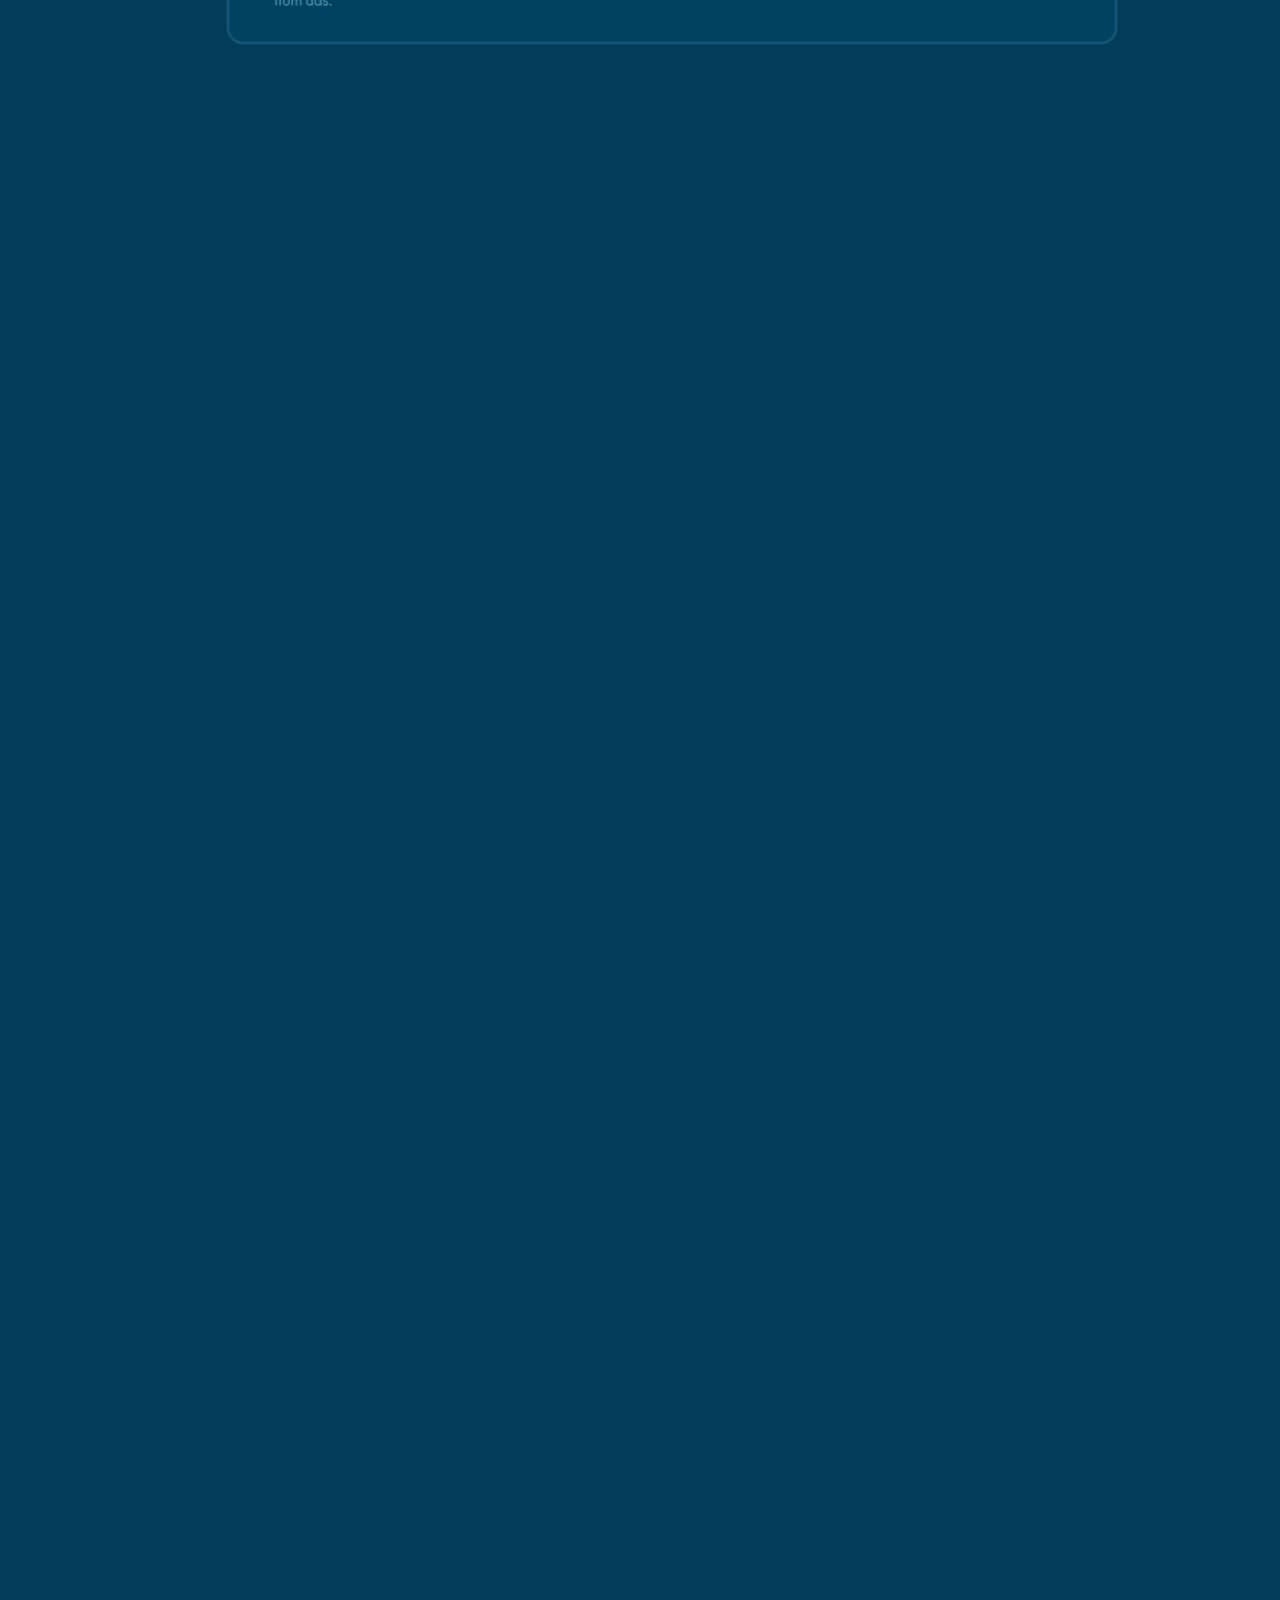
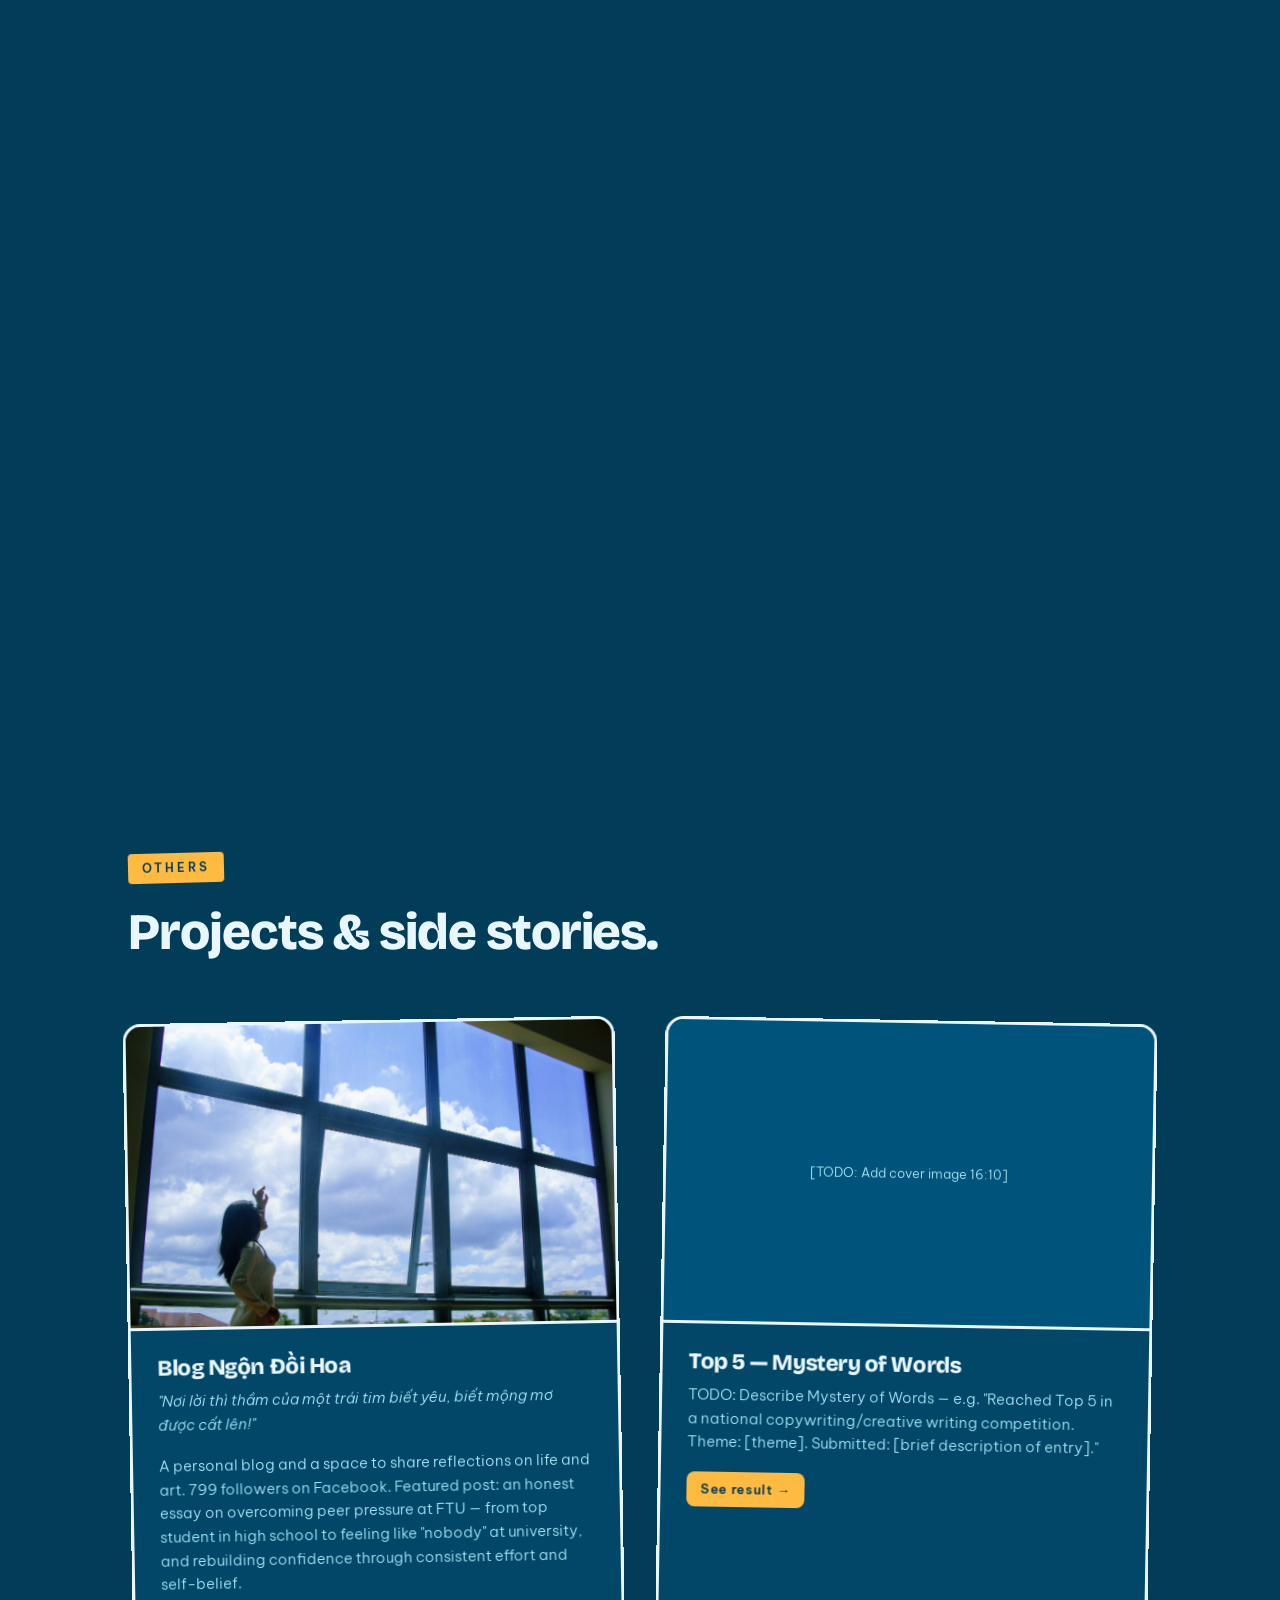
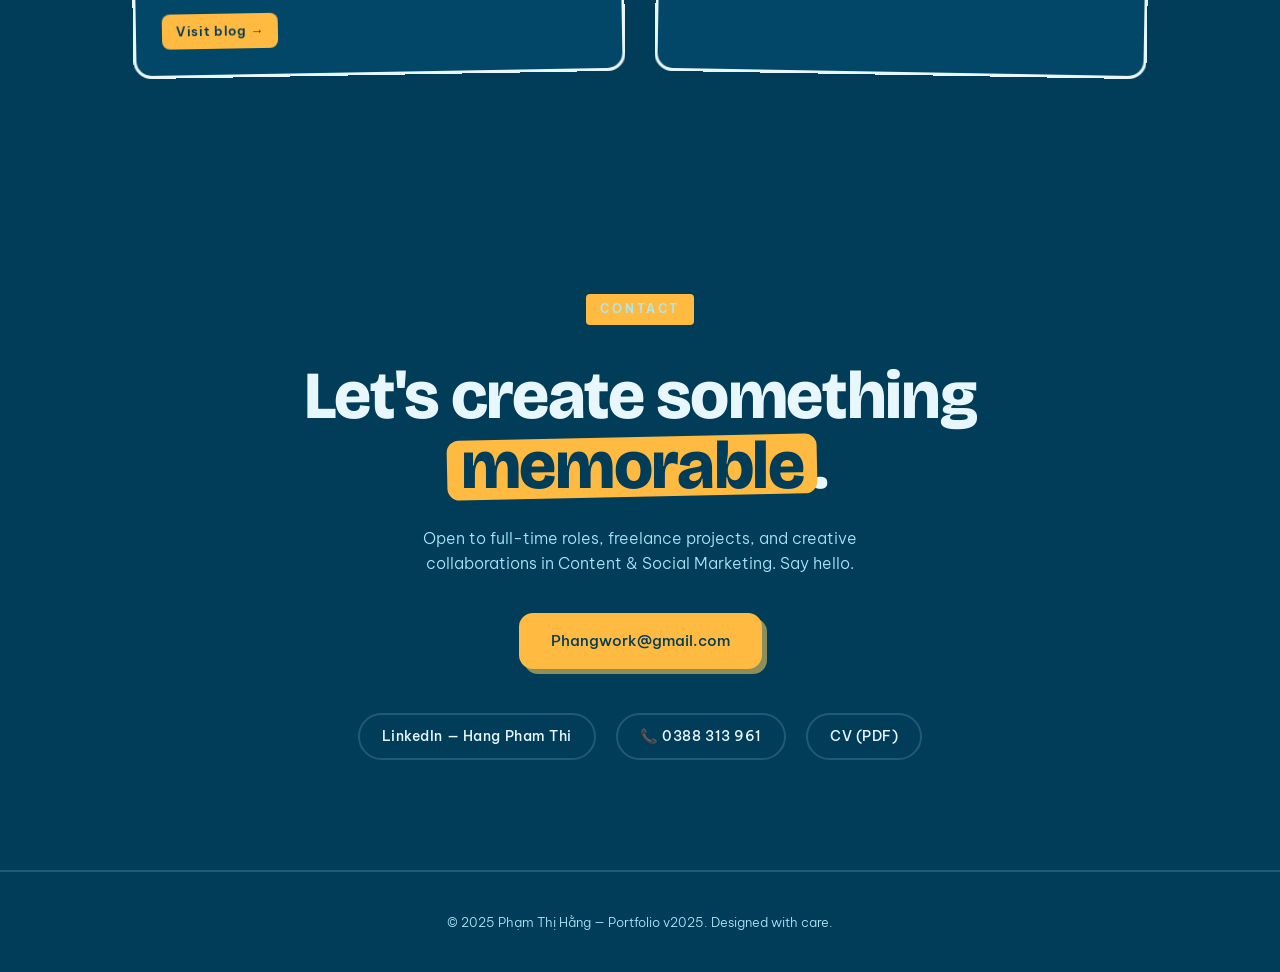
==== commit f391b344: "Remove cache-busting query strings (broke file:// previews) The ?v= query made browsers look for a l" ====
--- a/index.html
+++ b/index.html
@@ -24,7 +24,7 @@
 <link rel="preconnect" href="https://fonts.googleapis.com">
 <link rel="preconnect" href="https://fonts.gstatic.com" crossorigin>
 <link href="https://fonts.googleapis.com/css2?family=Bricolage+Grotesque:wght@500;700;800&family=Be+Vietnam+Pro:wght@300;400;500;600&display=swap" rel="stylesheet">
-<link rel="stylesheet" href="css/style.css?v=20260623d">
+<link rel="stylesheet" href="css/style.css">
 </head>
 <body>
 
@@ -271,6 +271,6 @@
   </div>
 </div>
 
-<script src="js/main.js?v=20260623d"></script>
+<script src="js/main.js"></script>
 </body>
 </html>
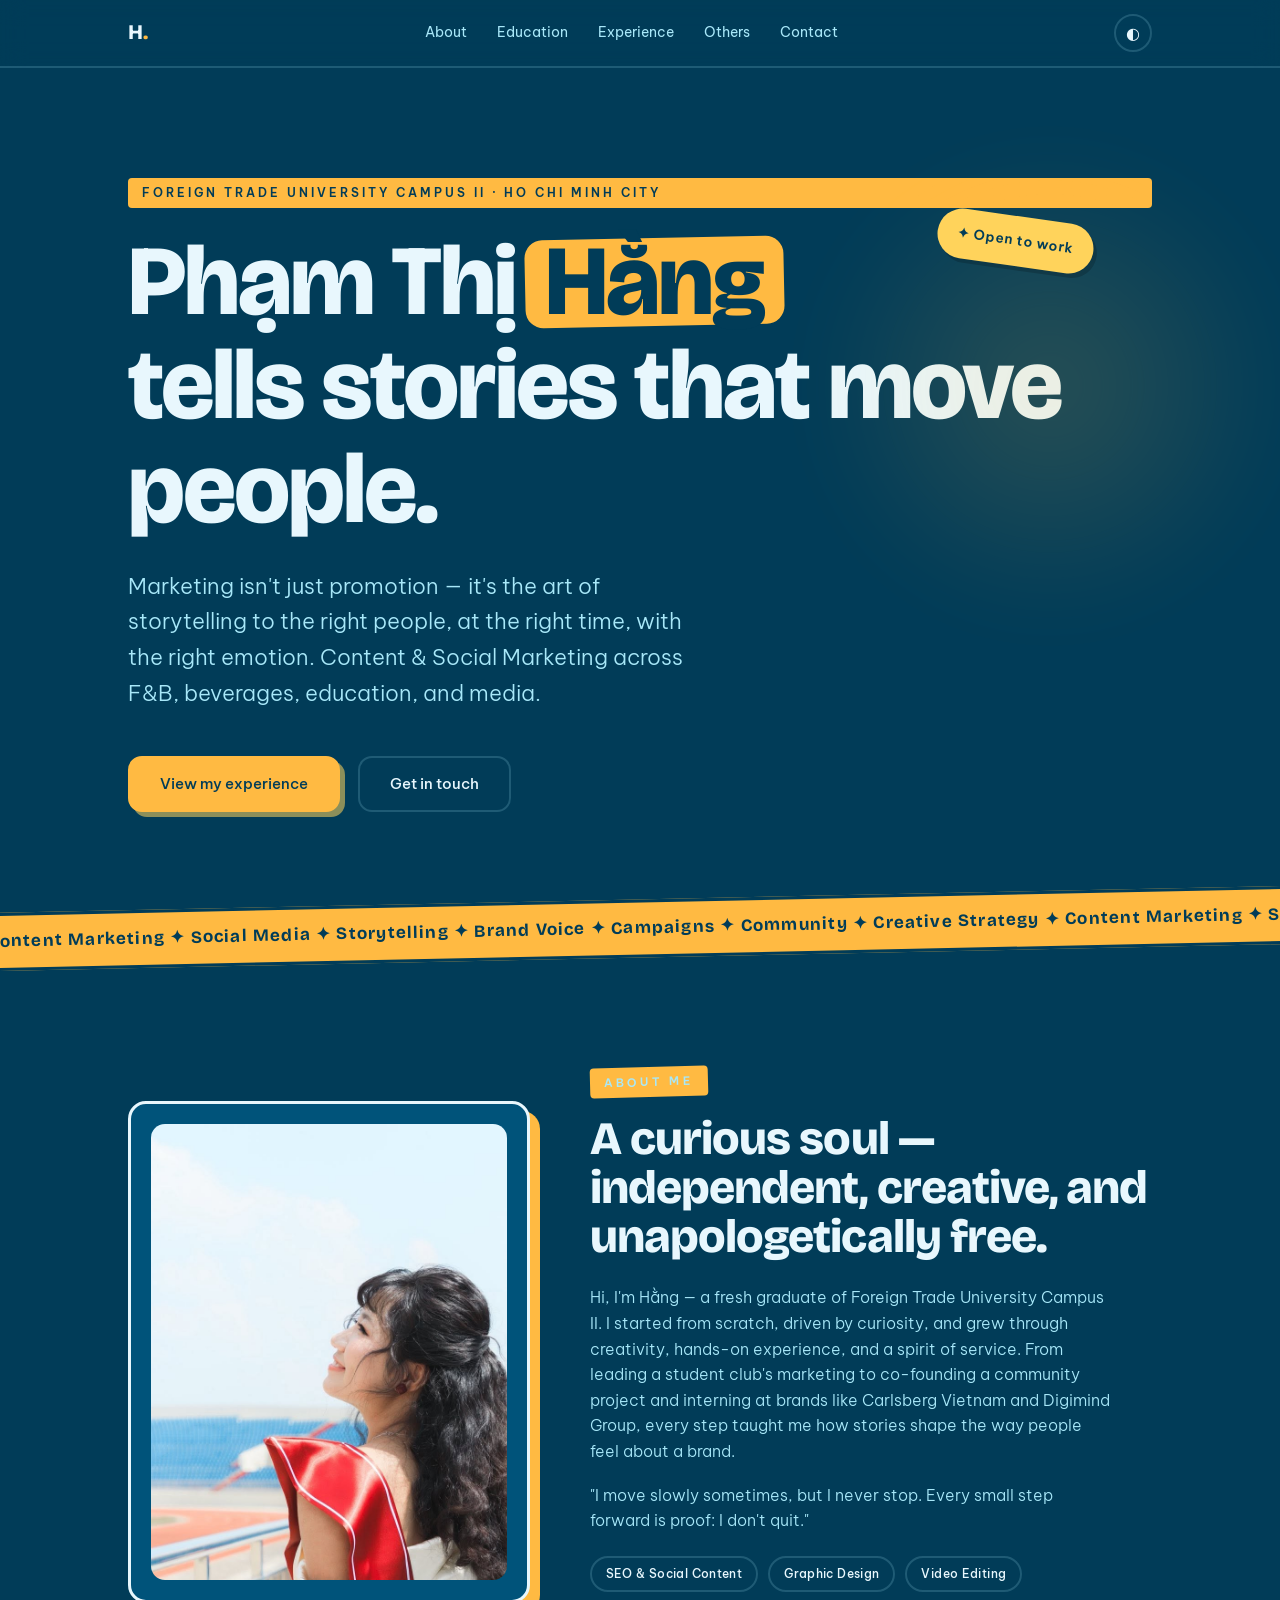
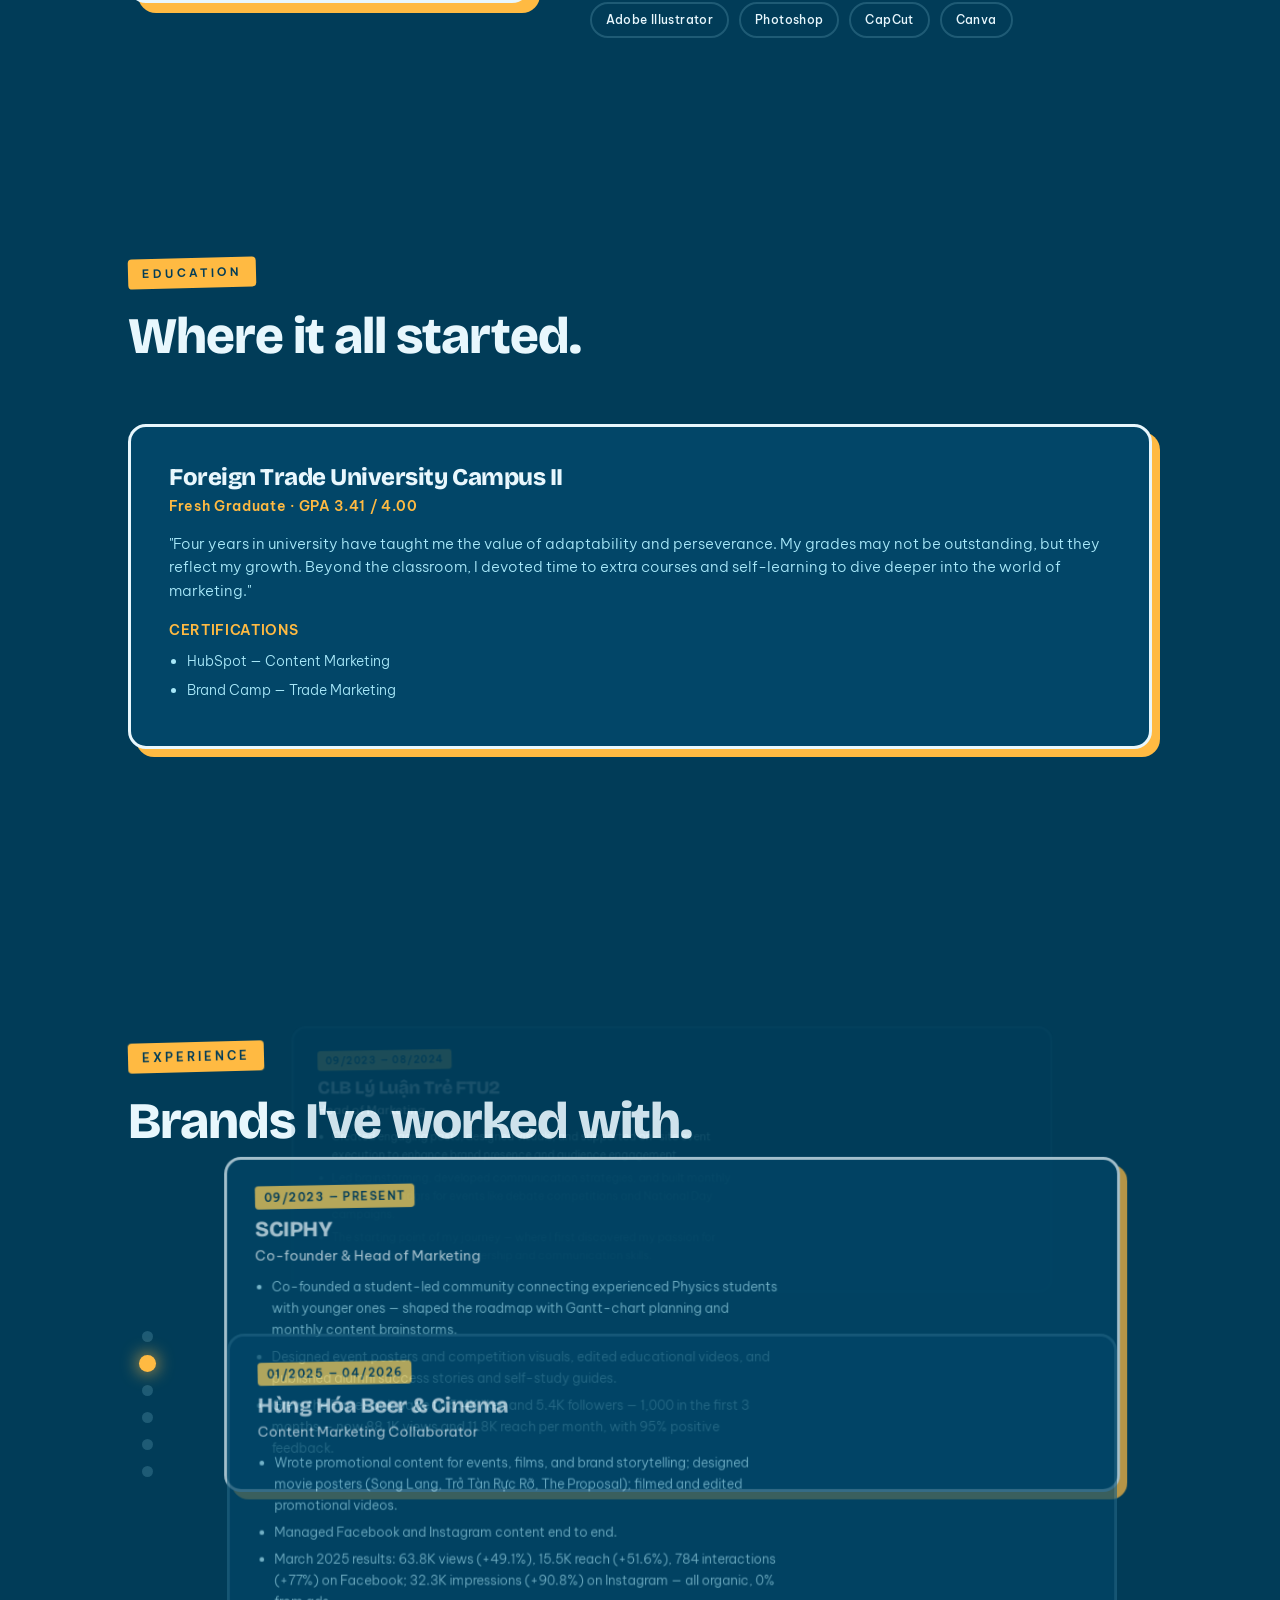
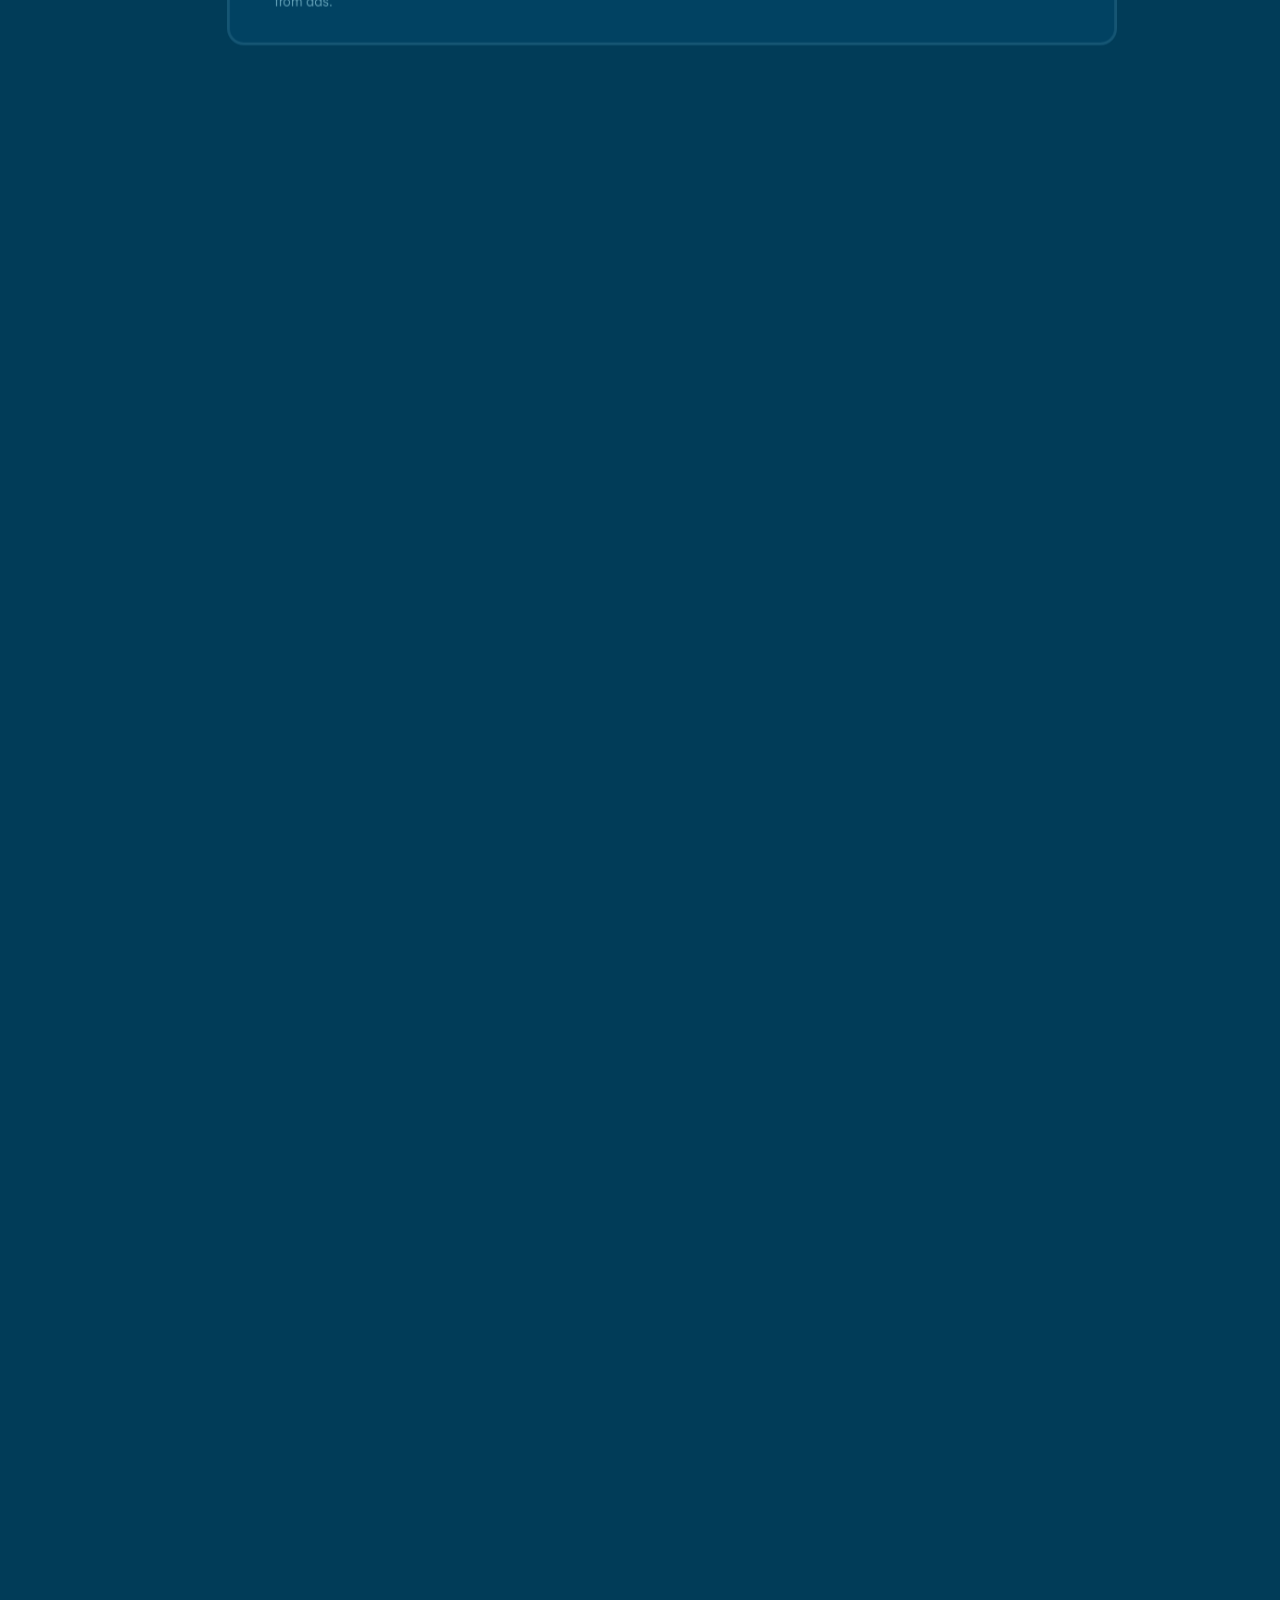
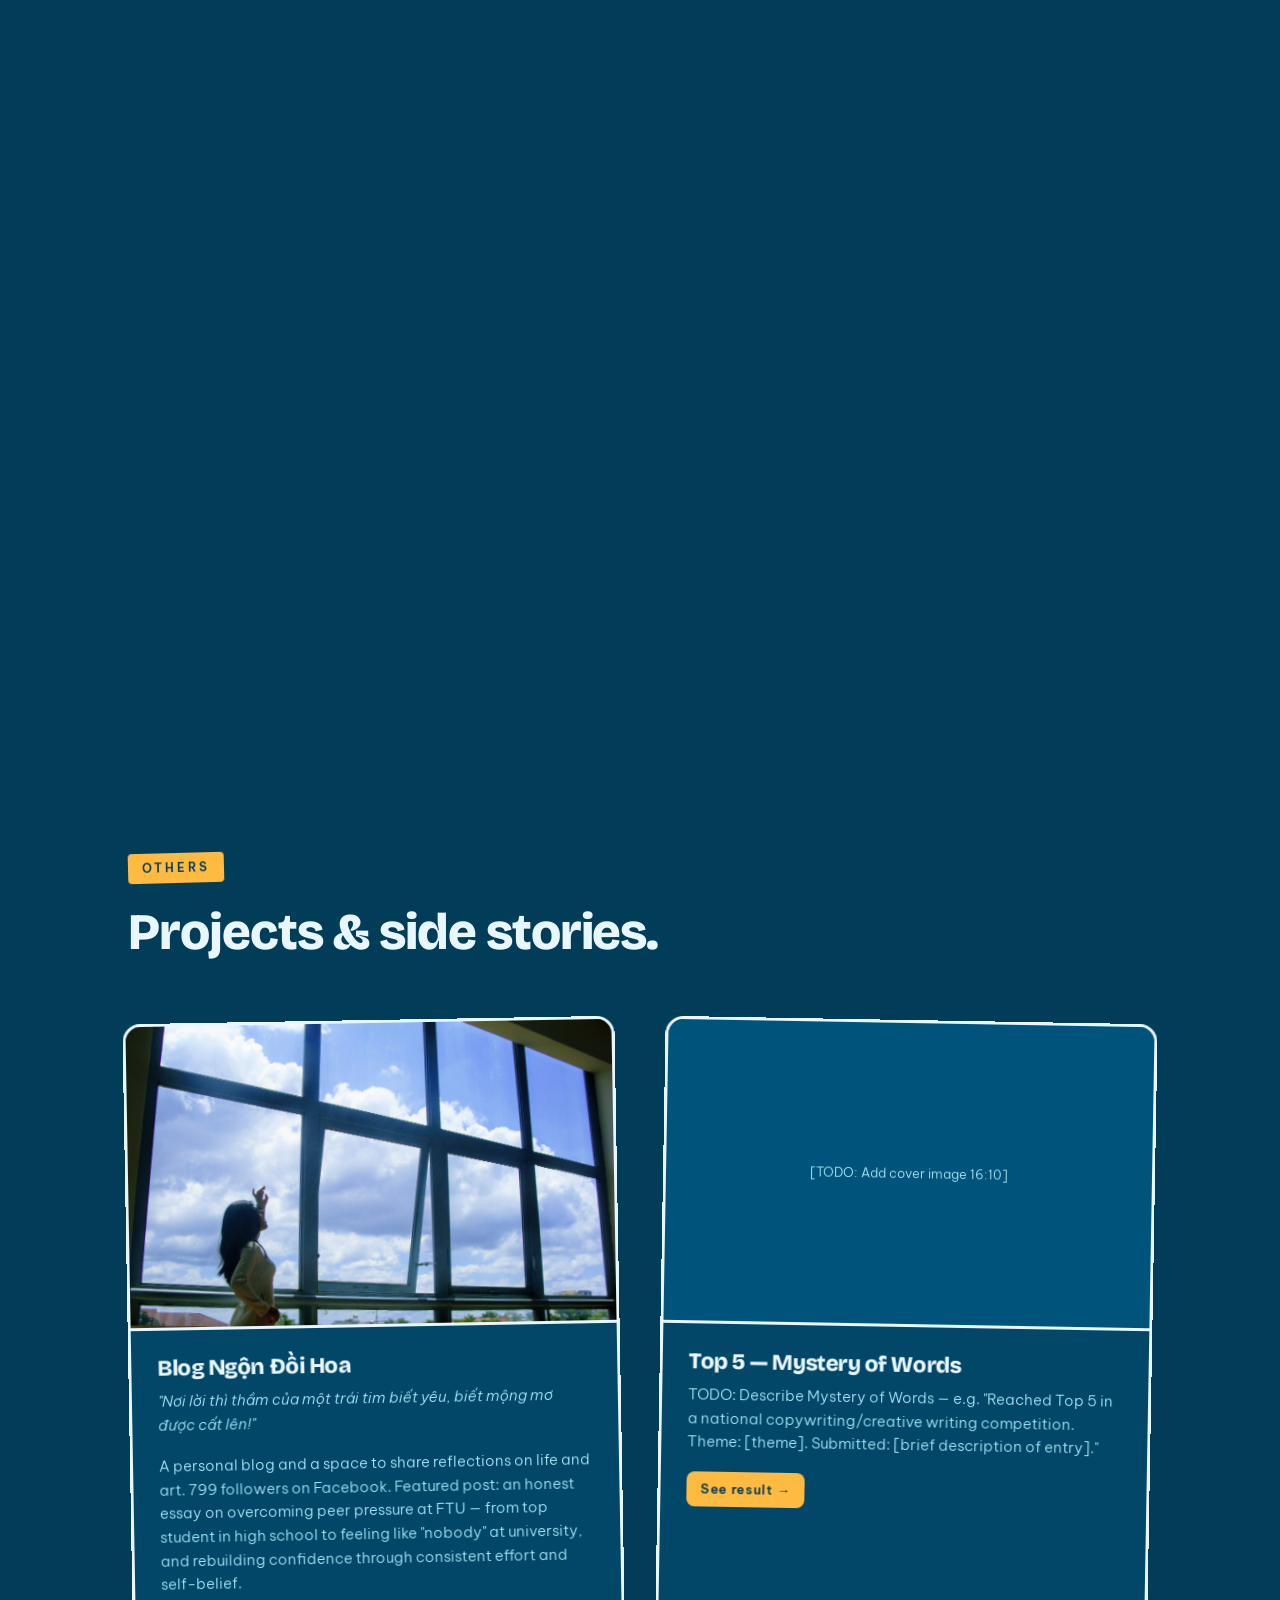
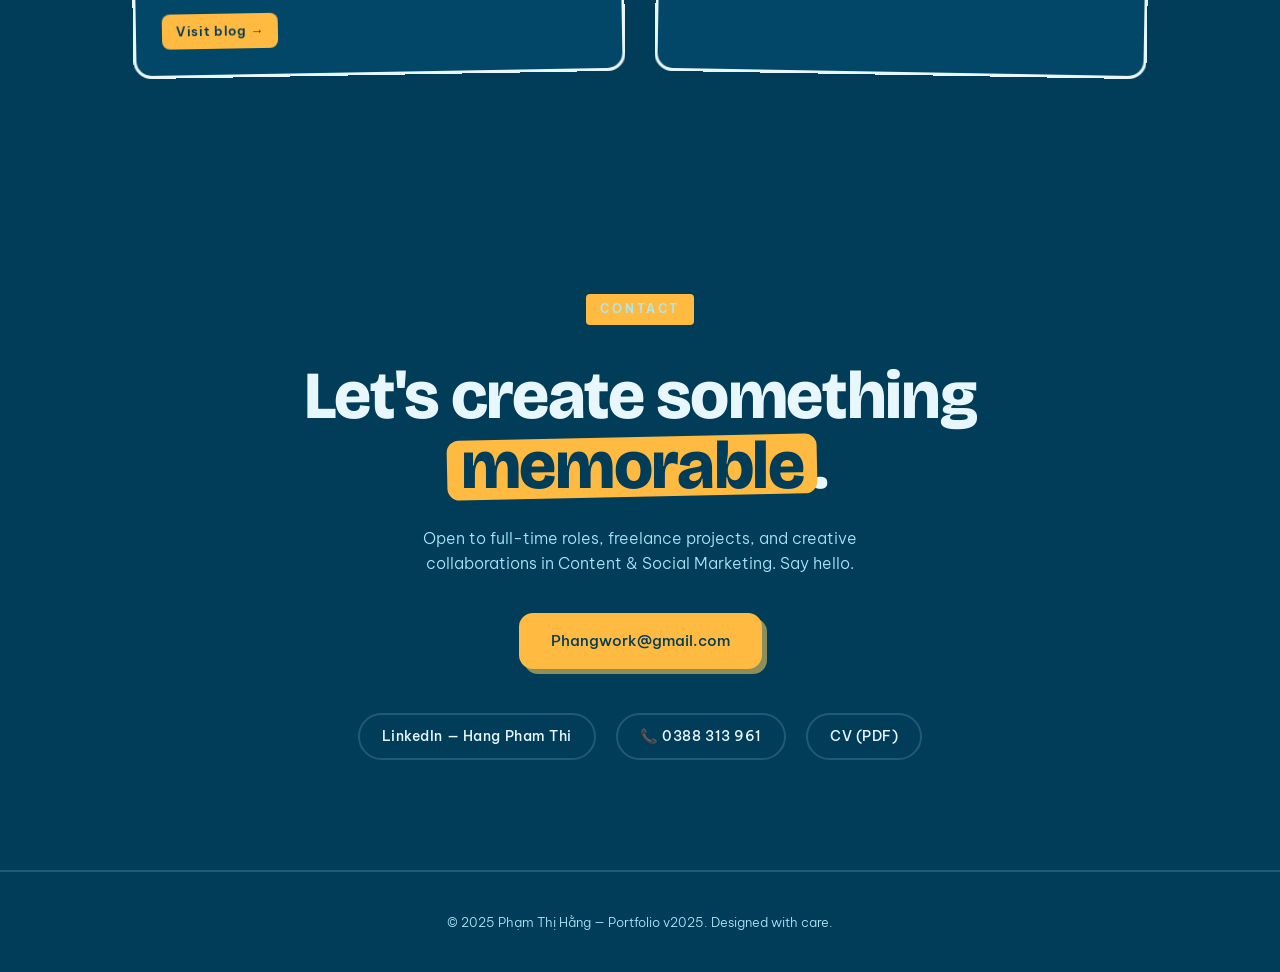
==== commit 7bf0666c: "Fan blog photos from the bottom (hand-of-cards spread) Match the requested mockup: instead of shrink" ====
--- a/index.html
+++ b/index.html
@@ -209,7 +209,7 @@
     </div>
     <div class="proj-grid">
 
-      <article class="card reveal">
+      <article class="card card-deck reveal">
         <div class="card-img card-fan gallery-trigger" title="Hover to spread · click to view"
              data-images="images/components/ngondoihoa-cover.jpg,images/components/ngondoihoa.jpg,images/components/ngondoihoa-latest.jpg">
           <img class="fan-card" src="images/components/ngondoihoa.jpg" alt="">
--- a/css/style.css
+++ b/css/style.css
@@ -212,17 +212,21 @@
   text-align:center;padding:16px;overflow:hidden;border-bottom:3px solid var(--text)}
 .card-img img{width:100%;height:100%;object-fit:cover;transition:.5s}
 .card:hover .card-img img{transform:scale(1.05)}
-/* blog card — normal 16:10 cover at rest; the 16:10 photos fan out like a deck on hover */
+/* blog card — normal 16:10 cover at rest; photos fan from the bottom (like a held hand) on hover */
 .card-fan{position:relative;background:var(--bg-soft);overflow:hidden}
 .card-fan .fan-card{position:absolute;inset:0;width:100%;height:100%;object-fit:cover;
+  transform-origin:bottom center;            /* pivot from the bottom so tops splay, bottoms stay */
   border-radius:0;border:0 solid var(--text);box-shadow:0 0 0 rgba(0,0,0,0);
-  transform:translate(0,0) rotate(0) scale(1);
+  transform:rotate(0);
   transition:transform .5s cubic-bezier(.2,.85,.25,1),border-radius .4s,border-width .4s,box-shadow .4s}
-/* DOM order is profile, latest, cover — cover (last) sits on top at rest = a normal 16:10 cover */
-.card:hover .card-fan .fan-card{border-radius:12px;border-width:3px;box-shadow:0 14px 30px rgba(0,0,0,.45)}
-.card:hover .card-fan .fan-card:nth-child(1){transform:translate(-18%,2%) rotate(-14deg) scale(.62)}
-.card:hover .card-fan .fan-card:nth-child(2){transform:translate(18%,2%) rotate(14deg) scale(.62)}
-.card:hover .card-fan .fan-card:nth-child(3){transform:translate(0,-3%) rotate(0) scale(.68)}
+/* DOM order is profile, latest, cover — cover (last) on top at rest = a normal 16:10 cover */
+/* on hover the fan spills out of the card and draws above its neighbours */
+.card-deck:hover{overflow:visible;z-index:20}
+.card-deck:hover .card-fan{overflow:visible}
+.card:hover .card-fan .fan-card{border-radius:10px;border-width:3px;box-shadow:0 16px 34px rgba(0,0,0,.5)}
+.card:hover .card-fan .fan-card:nth-child(1){transform:rotate(-22deg)}  /* fans left  */
+.card:hover .card-fan .fan-card:nth-child(2){transform:rotate(22deg)}   /* fans right */
+.card:hover .card-fan .fan-card:nth-child(3){transform:rotate(0)}       /* cover stays centred */
 @media (prefers-reduced-motion: reduce){ .card-fan .fan-card{transition:none} }
 .card-body{padding:26px}
 .card-body h3{font-size:1.4rem;margin-bottom:10px}
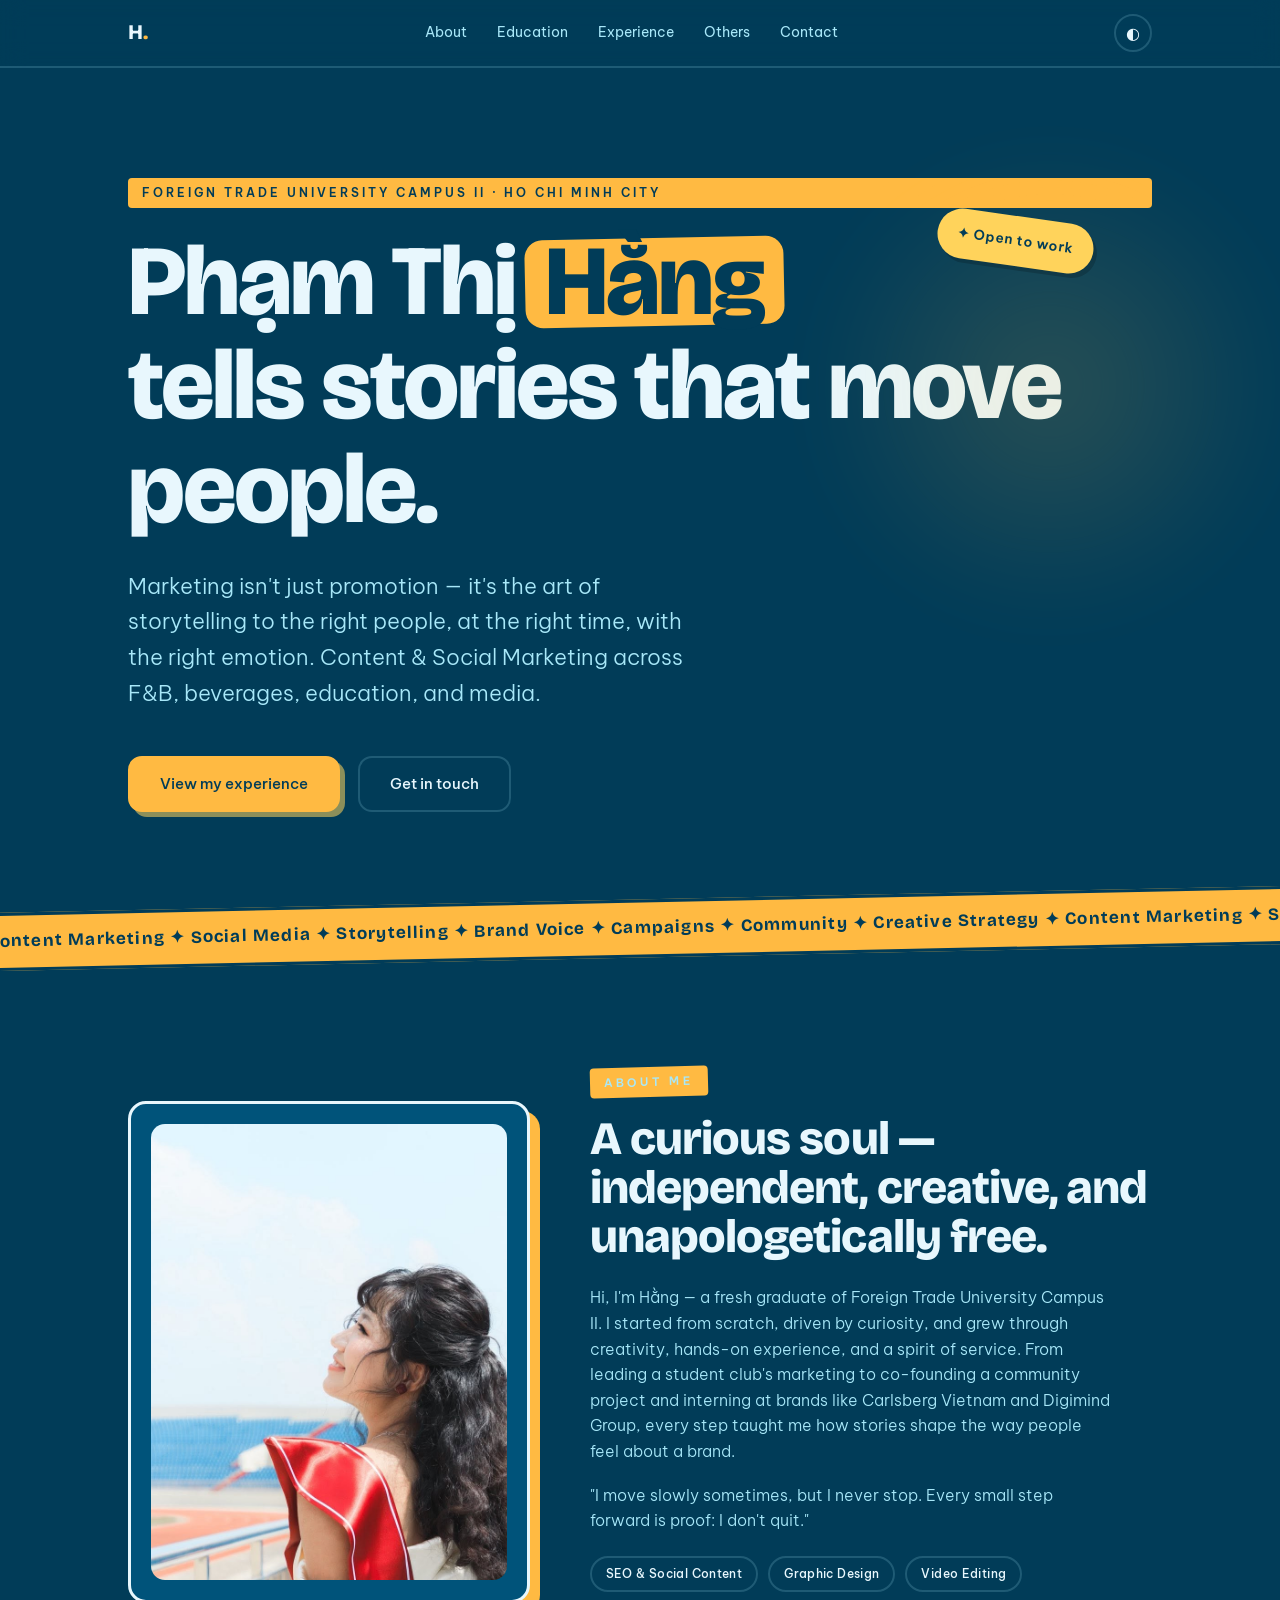
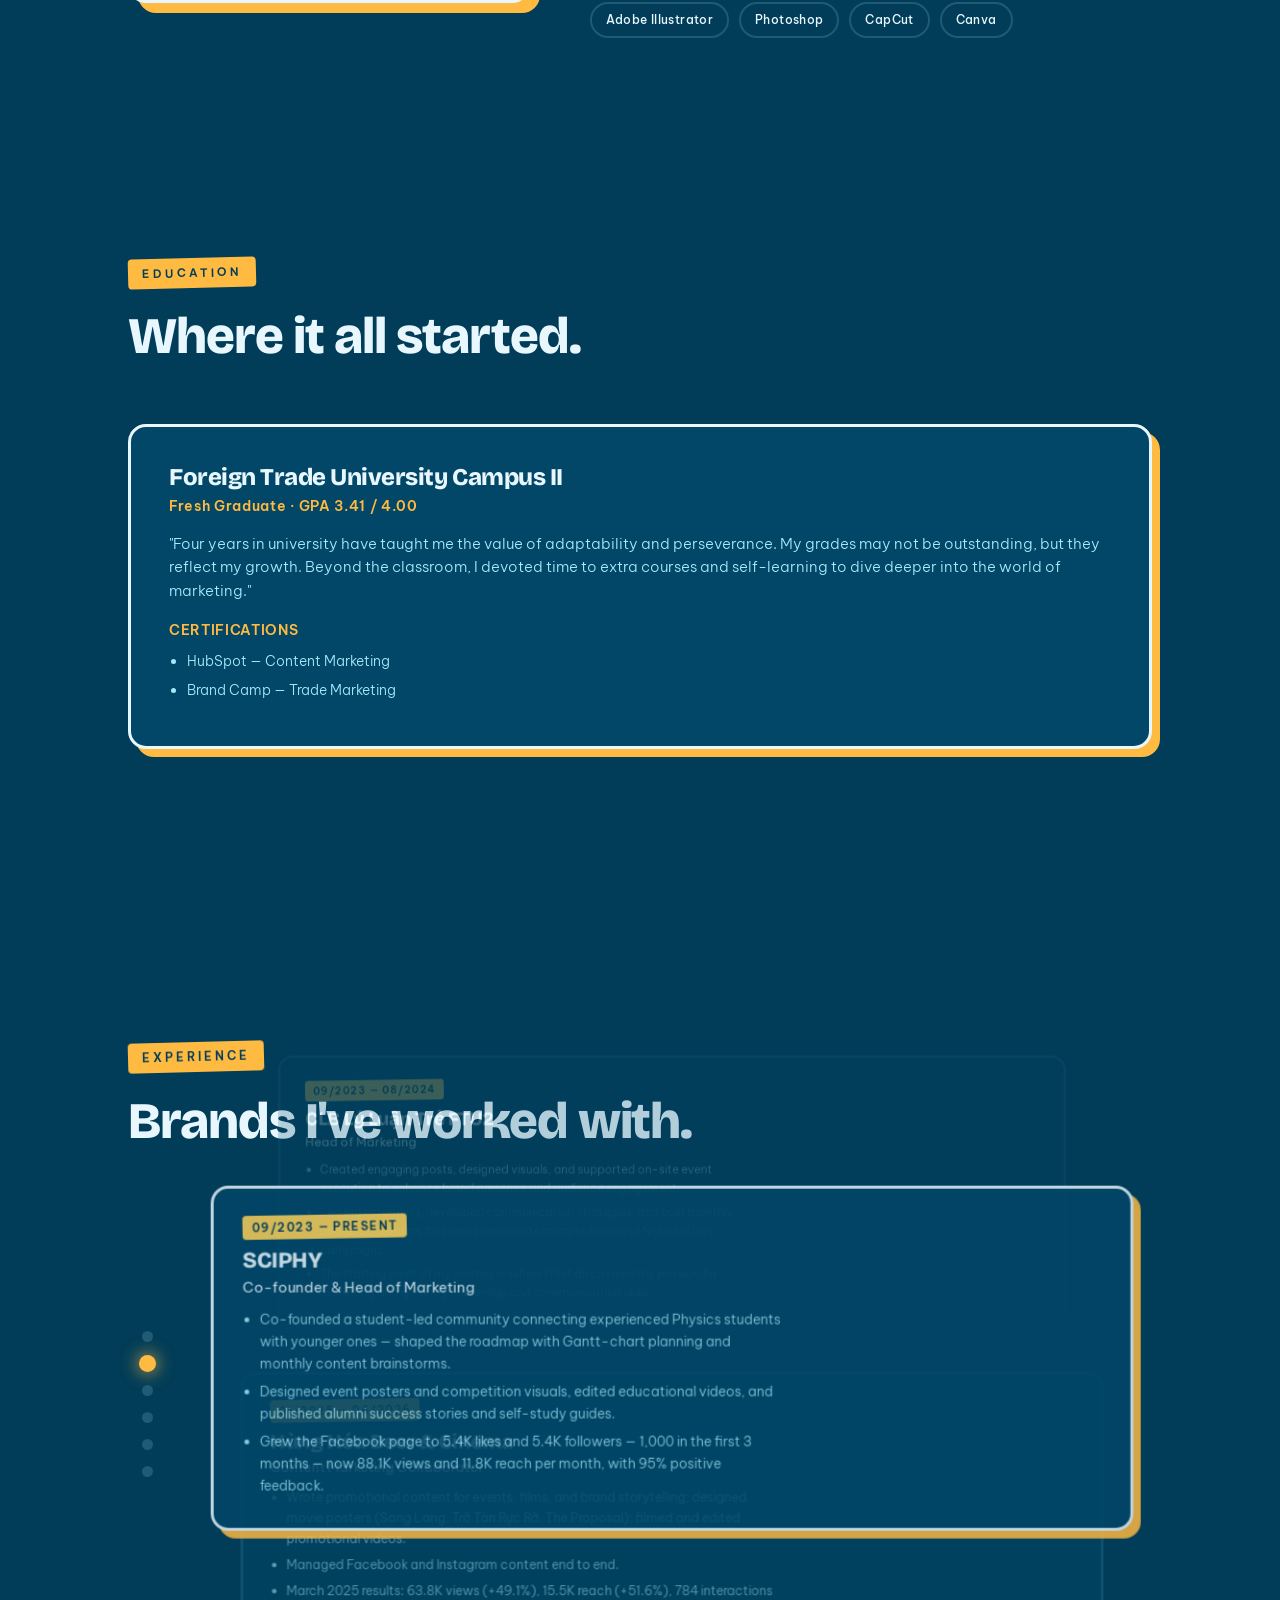
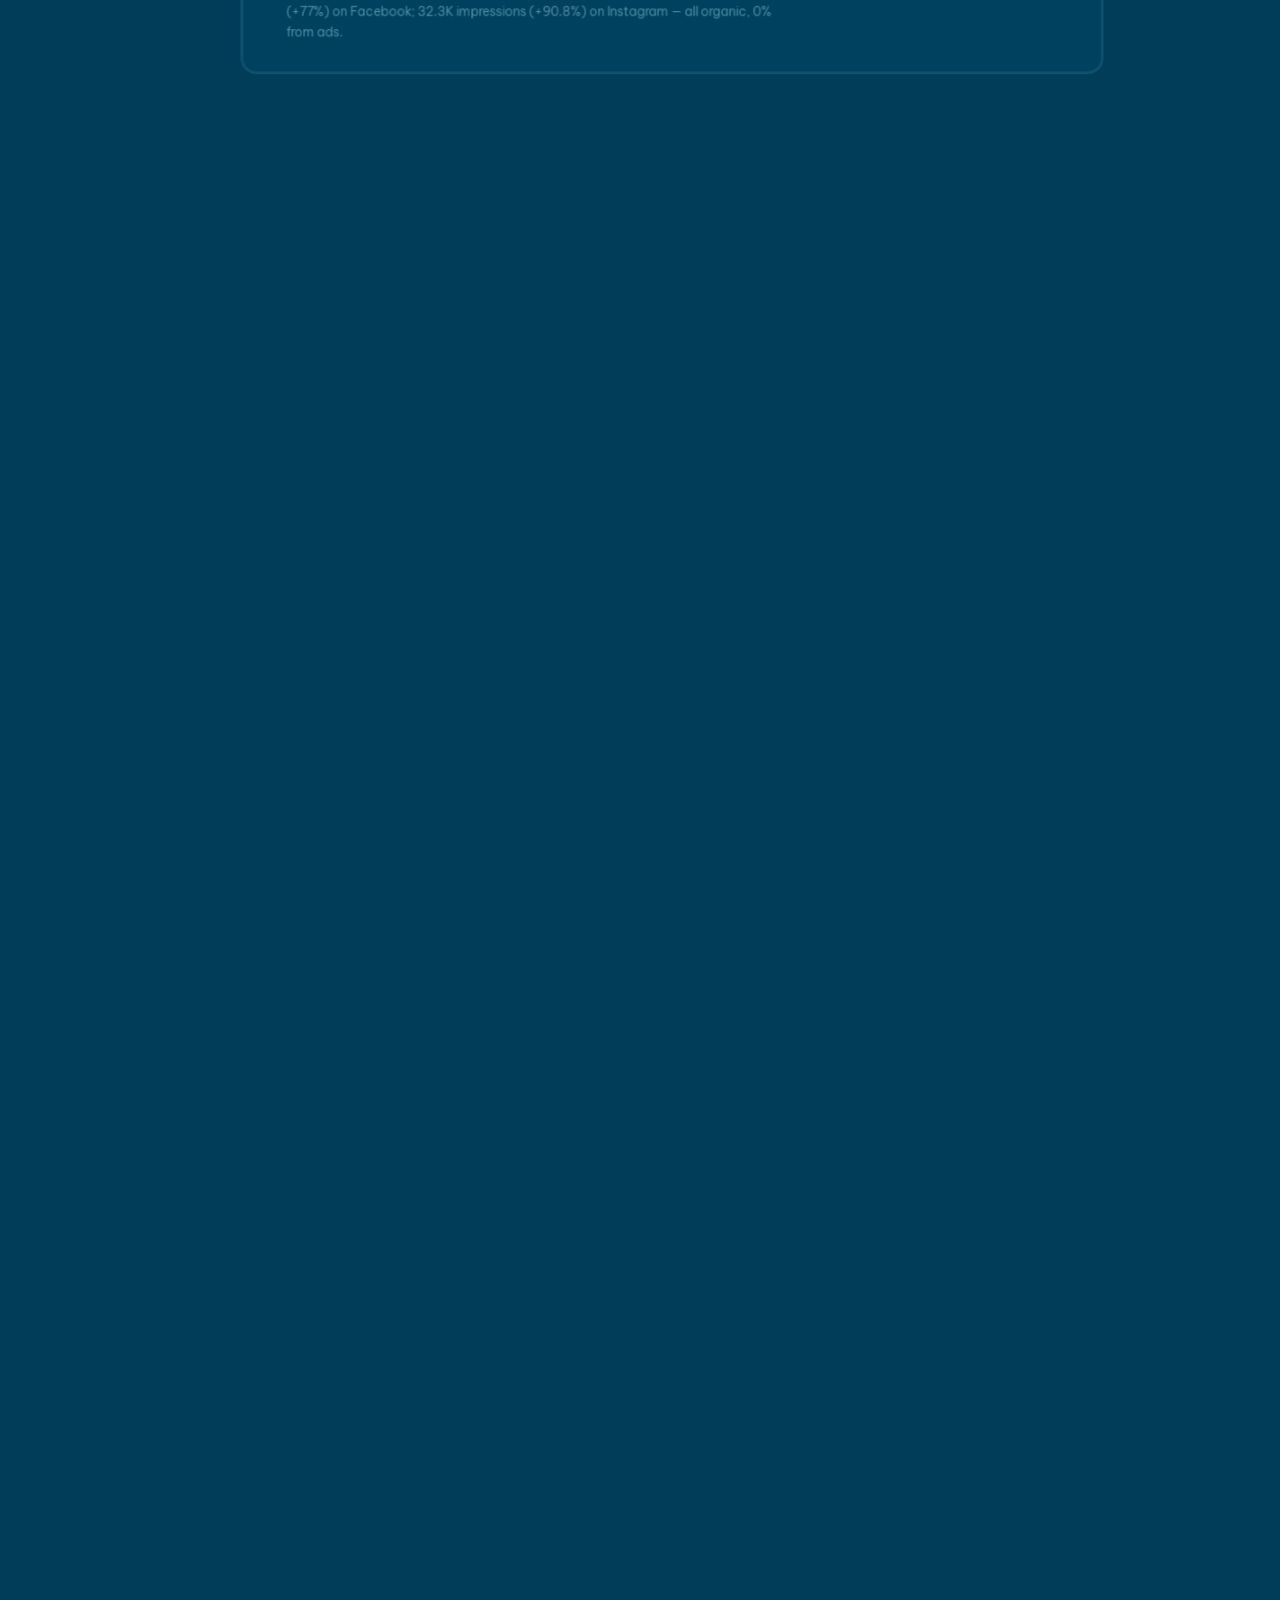
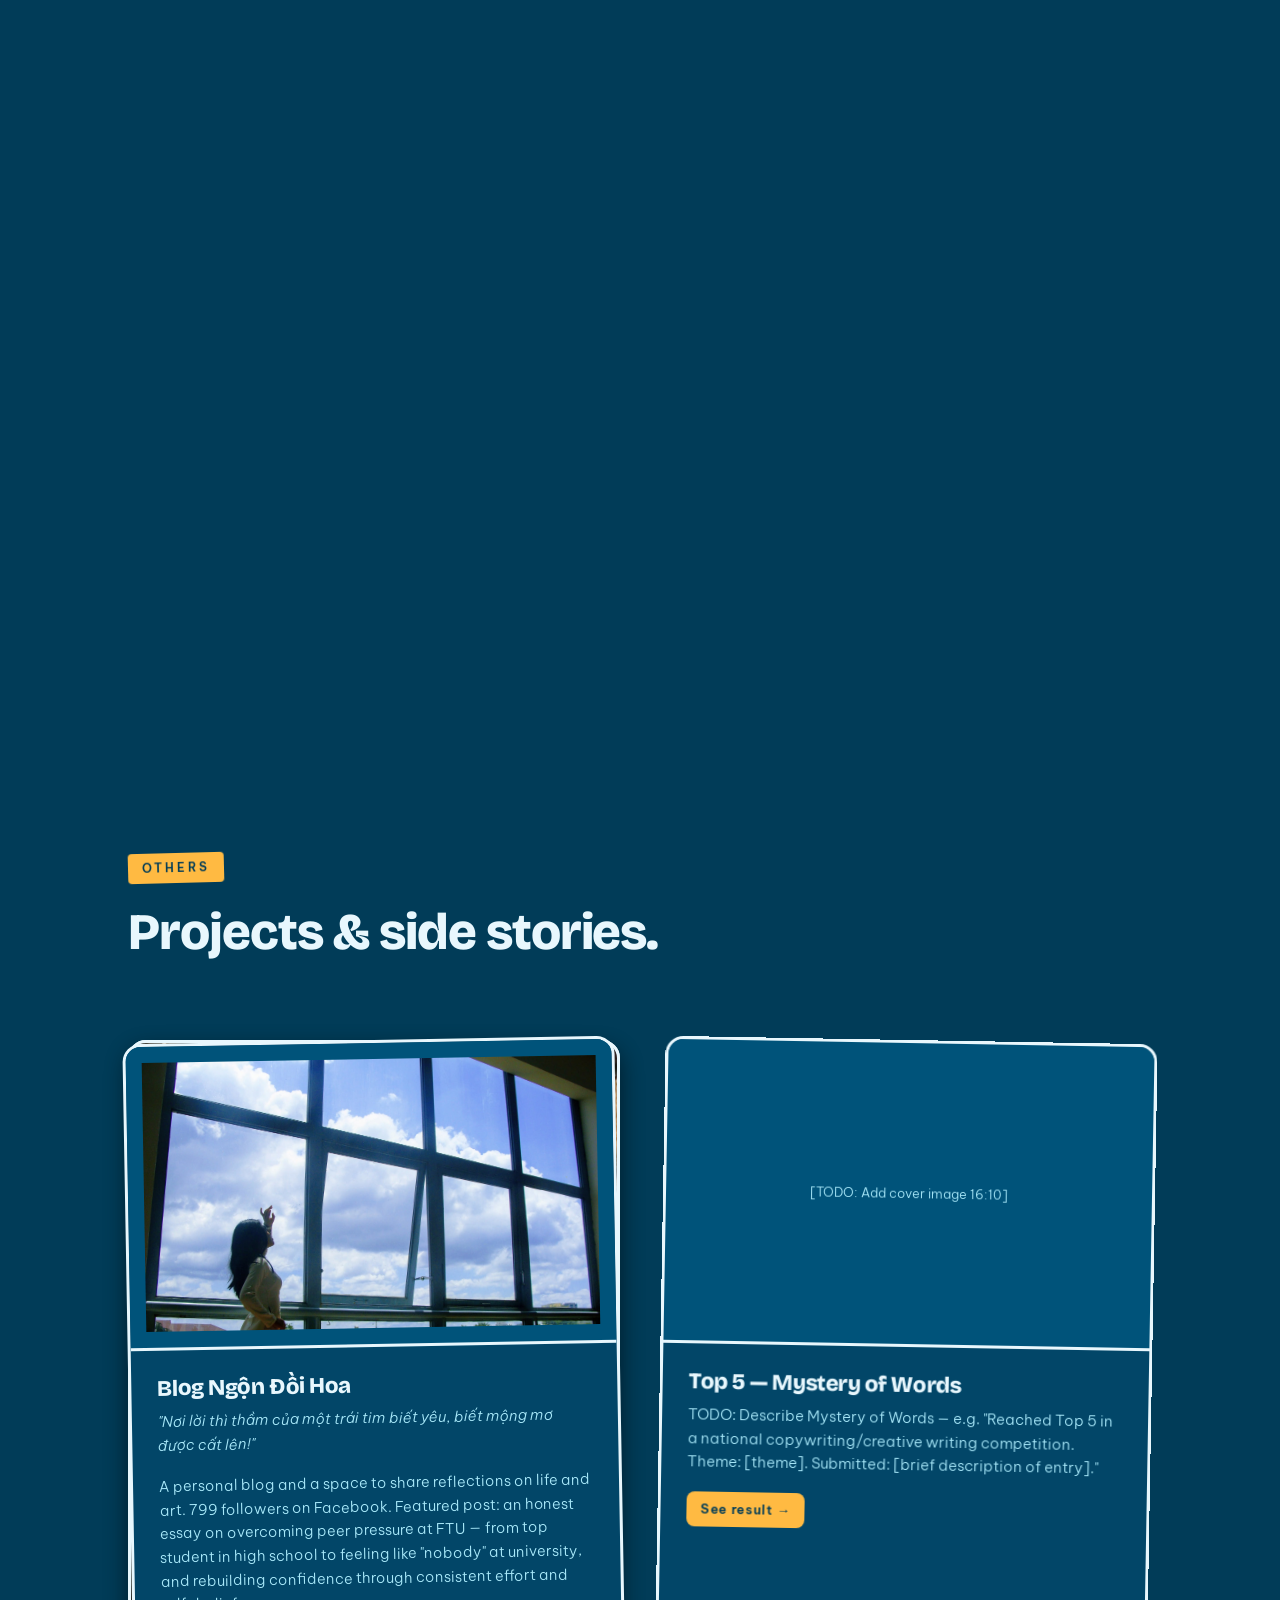
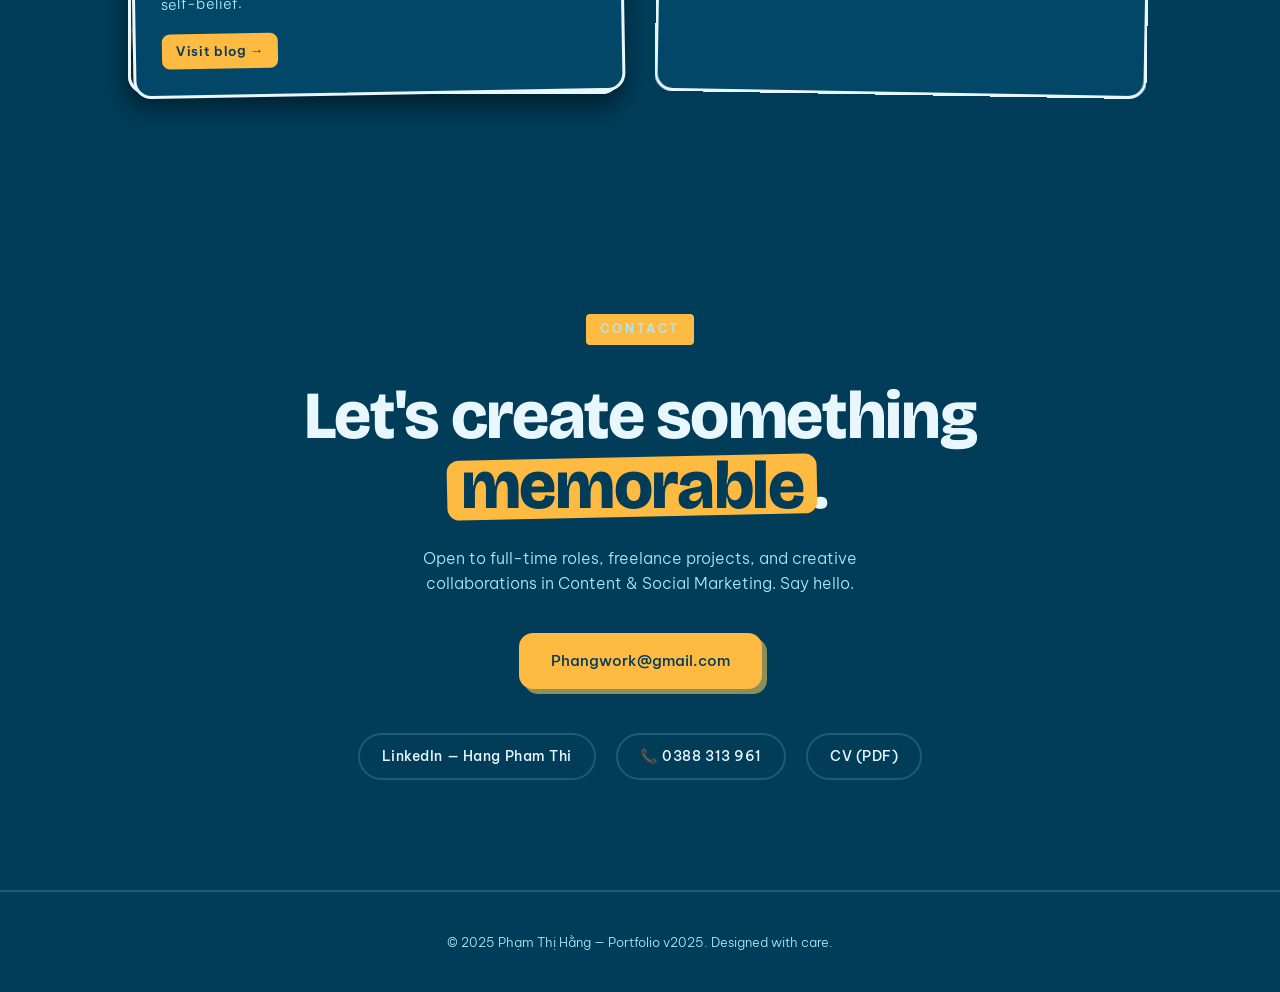
==== commit 1af6c212: "Treat whole blog card as a deck (Yu-Gi-Oh style spread) Previously only the cover image fanned. Now " ====
--- a/index.html
+++ b/index.html
@@ -209,18 +209,22 @@
     </div>
     <div class="proj-grid">
 
-      <article class="card card-deck reveal">
-        <div class="card-img card-fan gallery-trigger" title="Hover to spread · click to view"
-             data-images="images/components/ngondoihoa-cover.jpg,images/components/ngondoihoa.jpg,images/components/ngondoihoa-latest.jpg">
-          <img class="fan-card" src="images/components/ngondoihoa.jpg" alt="">
-          <img class="fan-card" src="images/components/ngondoihoa-latest.jpg" alt="">
-          <img class="fan-card" src="images/components/ngondoihoa-cover.jpg" alt="Ngộn Đồi Hoa blog">
-        </div>
-        <div class="card-body">
-          <h3>Blog Ngộn Đồi Hoa</h3>
-          <p><em>"Nơi lời thì thầm của một trái tim biết yêu, biết mộng mơ được cất lên!"</em></p>
-          <p>A personal blog and a space to share reflections on life and art. 799 followers on Facebook. Featured post: an honest essay on overcoming peer pressure at FTU — from top student in high school to feeling like "nobody" at university, and rebuilding confidence through consistent effort and self-belief.</p>
-          <a href="https://www.facebook.com/hoathamtrennentroixanh" target="_blank" rel="noopener" class="card-link">Visit blog</a>
+      <article class="card-deck reveal">
+        <!-- two full cards fanning behind the front one (the deck) -->
+        <span class="deck-back deck-back-a" style="background-image:url(images/components/ngondoihoa.jpg)" aria-hidden="true"></span>
+        <span class="deck-back deck-back-b" style="background-image:url(images/components/ngondoihoa-latest.jpg)" aria-hidden="true"></span>
+        <!-- the front card: cover image + description -->
+        <div class="card deck-front">
+          <div class="card-img gallery-trigger" title="Click to view photos"
+               data-images="images/components/ngondoihoa-cover.jpg,images/components/ngondoihoa.jpg,images/components/ngondoihoa-latest.jpg">
+            <img src="images/components/ngondoihoa-cover.jpg" alt="Ngộn Đồi Hoa blog">
+          </div>
+          <div class="card-body">
+            <h3>Blog Ngộn Đồi Hoa</h3>
+            <p><em>"Nơi lời thì thầm của một trái tim biết yêu, biết mộng mơ được cất lên!"</em></p>
+            <p>A personal blog and a space to share reflections on life and art. 799 followers on Facebook. Featured post: an honest essay on overcoming peer pressure at FTU — from top student in high school to feeling like "nobody" at university, and rebuilding confidence through consistent effort and self-belief.</p>
+            <a href="https://www.facebook.com/hoathamtrennentroixanh" target="_blank" rel="noopener" class="card-link">Visit blog</a>
+          </div>
         </div>
       </article>
 
--- a/css/style.css
+++ b/css/style.css
@@ -201,7 +201,7 @@
 /* OTHERS — card grid */
 .sec-head{margin-bottom:60px}
 .sec-head h2{font-size:clamp(2.1rem,4.5vw,3.2rem)}
-.proj-grid{display:grid;grid-template-columns:repeat(2,1fr);gap:40px}
+.proj-grid{display:grid;grid-template-columns:repeat(2,1fr);gap:40px;padding-top:20px} /* small headroom for the deck to peek above the cards */
 .card{background:var(--card);border:3px solid var(--text);border-radius:18px;
   overflow:hidden;transition:.3s;cursor:pointer}
 .proj-grid .card:nth-child(odd){transform:rotate(-1deg)}
@@ -212,22 +212,20 @@
   text-align:center;padding:16px;overflow:hidden;border-bottom:3px solid var(--text)}
 .card-img img{width:100%;height:100%;object-fit:cover;transition:.5s}
 .card:hover .card-img img{transform:scale(1.05)}
-/* blog card — normal 16:10 cover at rest; photos fan from the bottom (like a held hand) on hover */
-.card-fan{position:relative;background:var(--bg-soft);overflow:hidden}
-.card-fan .fan-card{position:absolute;inset:0;width:100%;height:100%;object-fit:cover;
-  transform-origin:bottom center;            /* pivot from the bottom so tops splay, bottoms stay */
-  border-radius:0;border:0 solid var(--text);box-shadow:0 0 0 rgba(0,0,0,0);
-  transform:rotate(0);
-  transition:transform .5s cubic-bezier(.2,.85,.25,1),border-radius .4s,border-width .4s,box-shadow .4s}
-/* DOM order is profile, latest, cover — cover (last) on top at rest = a normal 16:10 cover */
-/* on hover the fan spills out of the card and draws above its neighbours */
-.card-deck:hover{overflow:visible;z-index:20}
-.card-deck:hover .card-fan{overflow:visible}
-.card:hover .card-fan .fan-card{border-radius:10px;border-width:3px;box-shadow:0 16px 34px rgba(0,0,0,.5)}
-.card:hover .card-fan .fan-card:nth-child(1){transform:rotate(-22deg)}  /* fans left  */
-.card:hover .card-fan .fan-card:nth-child(2){transform:rotate(22deg)}   /* fans right */
-.card:hover .card-fan .fan-card:nth-child(3){transform:rotate(0)}       /* cover stays centred */
-@media (prefers-reduced-motion: reduce){ .card-fan .fan-card{transition:none} }
+/* blog card — the whole card (cover + text) is a "card"; two more fan out behind it like a deck */
+.card-deck{position:relative}
+.deck-front{position:relative;z-index:3}              /* the real front card, opaque, on top */
+.deck-back{position:absolute;inset:0;z-index:1;border-radius:18px;border:3px solid var(--text);
+  background-size:cover;background-position:center;background-color:var(--card);
+  transform-origin:bottom center;transform:rotate(0);   /* pivot from the deck's bottom */
+  box-shadow:0 10px 24px rgba(0,0,0,.3);pointer-events:none;
+  transition:transform .5s cubic-bezier(.2,.85,.25,1),box-shadow .4s}
+/* on hover the back cards fan out from behind, and the whole deck lifts above its neighbour */
+.card-deck:hover{z-index:20}
+.card-deck:hover .deck-back{box-shadow:0 18px 36px rgba(0,0,0,.45)}
+.card-deck:hover .deck-back-a{transform:rotate(-6deg)}   /* fans left  */
+.card-deck:hover .deck-back-b{transform:rotate(6deg)}    /* fans right */
+@media (prefers-reduced-motion: reduce){ .deck-back{transition:none} }
 .card-body{padding:26px}
 .card-body h3{font-size:1.4rem;margin-bottom:10px}
 .card-body p{color:var(--muted);font-size:.92rem;margin-bottom:18px}
